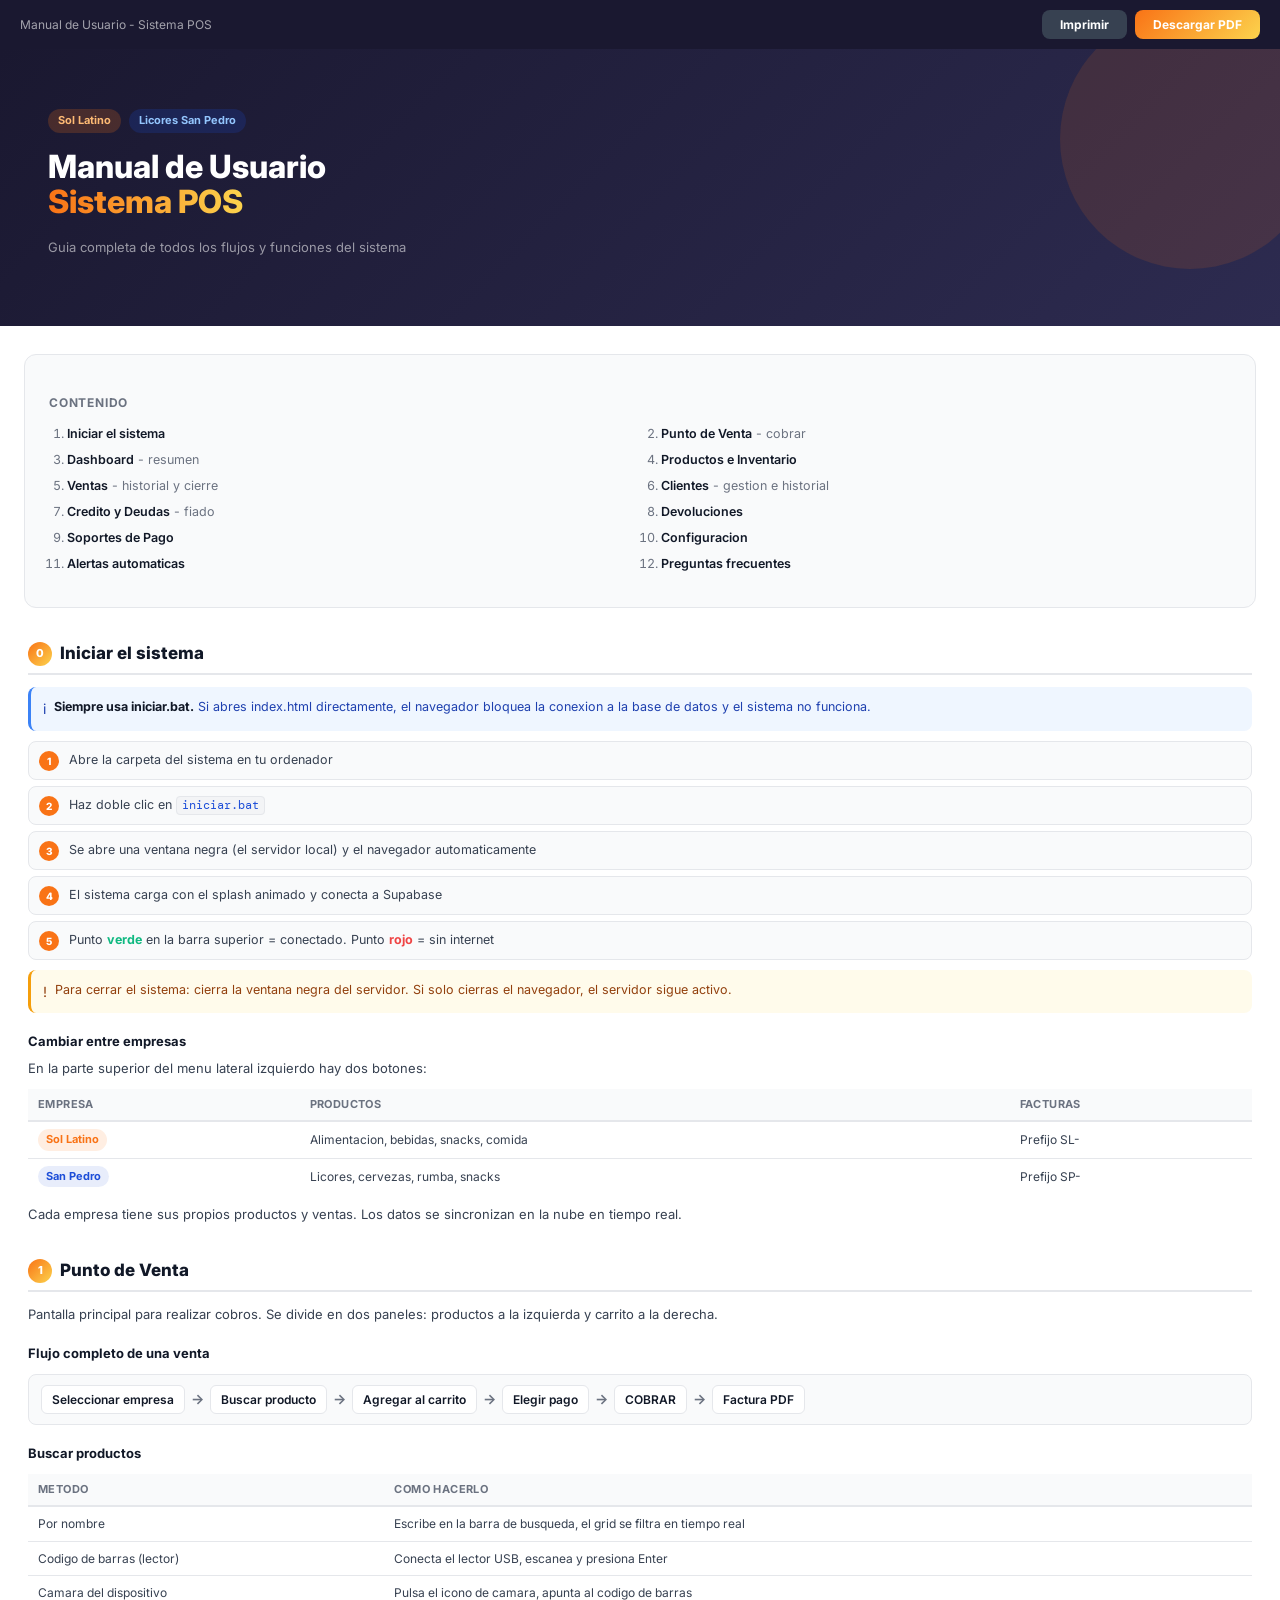
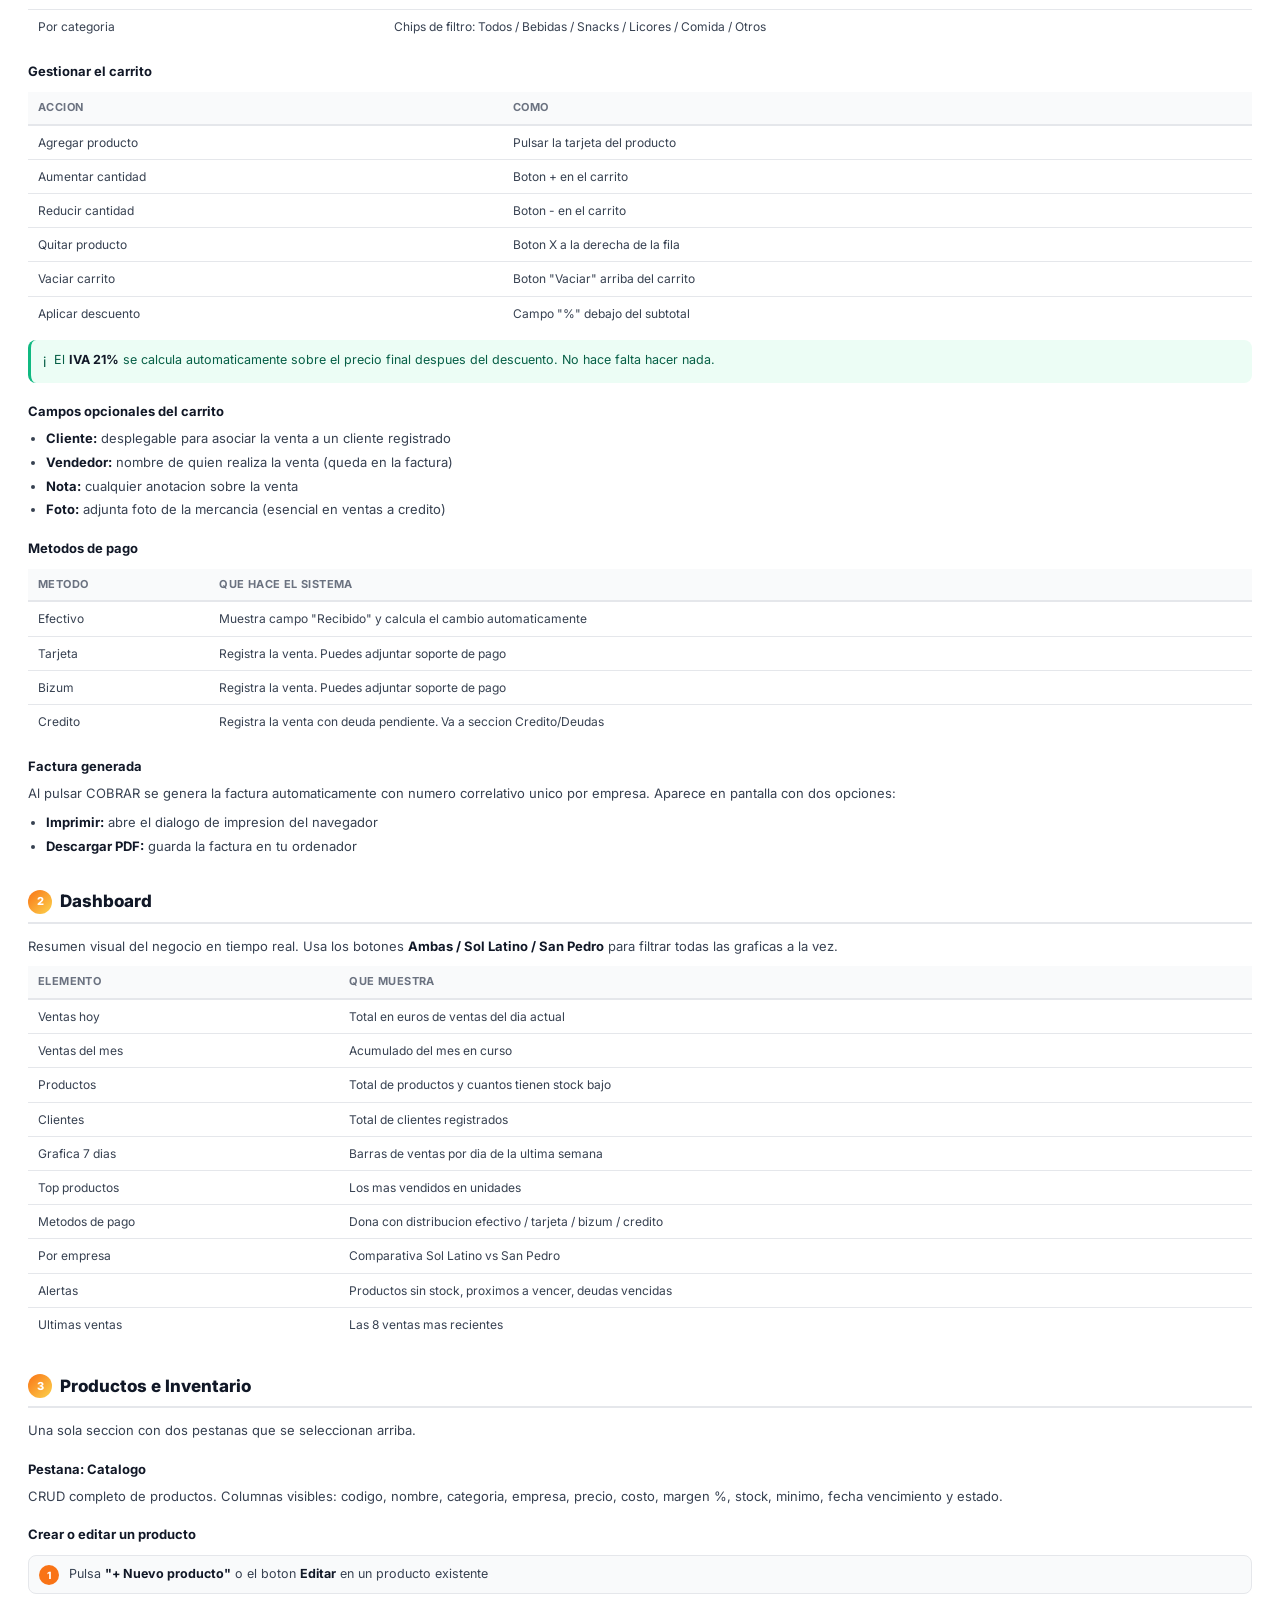
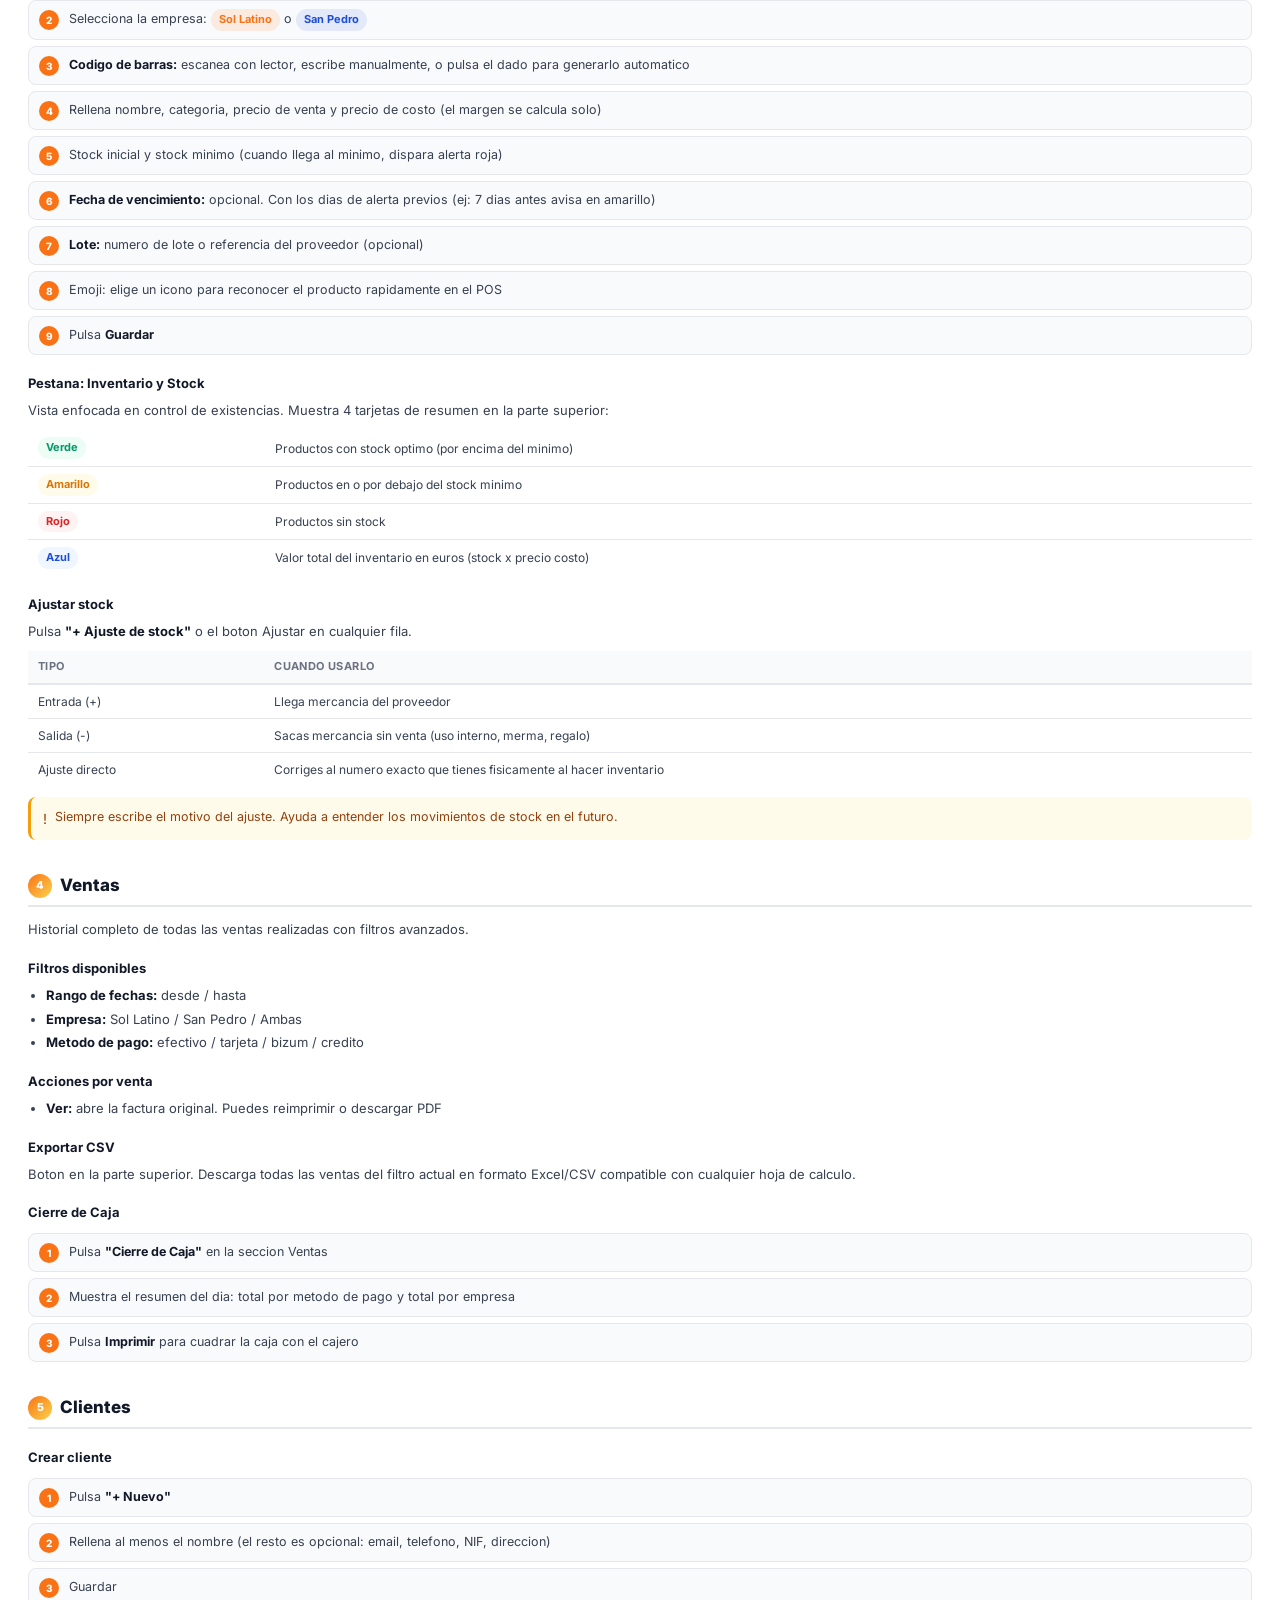
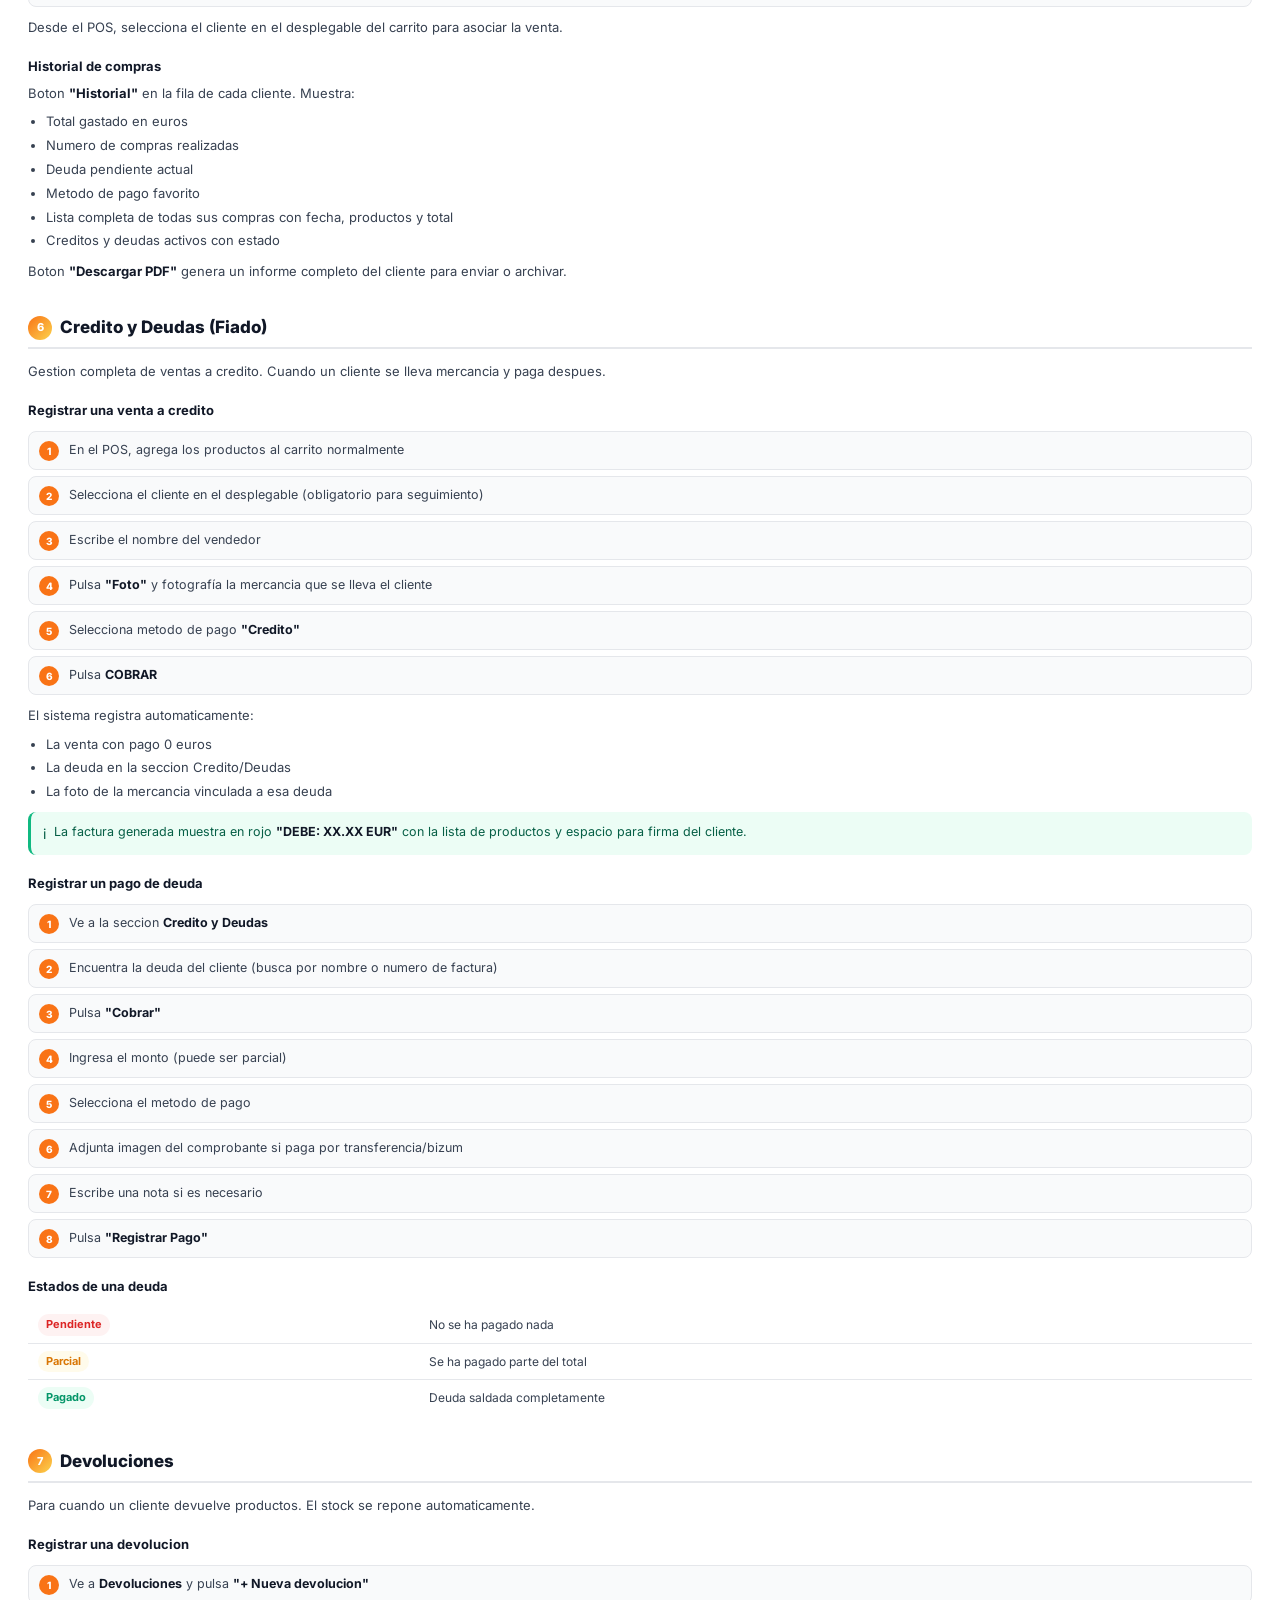
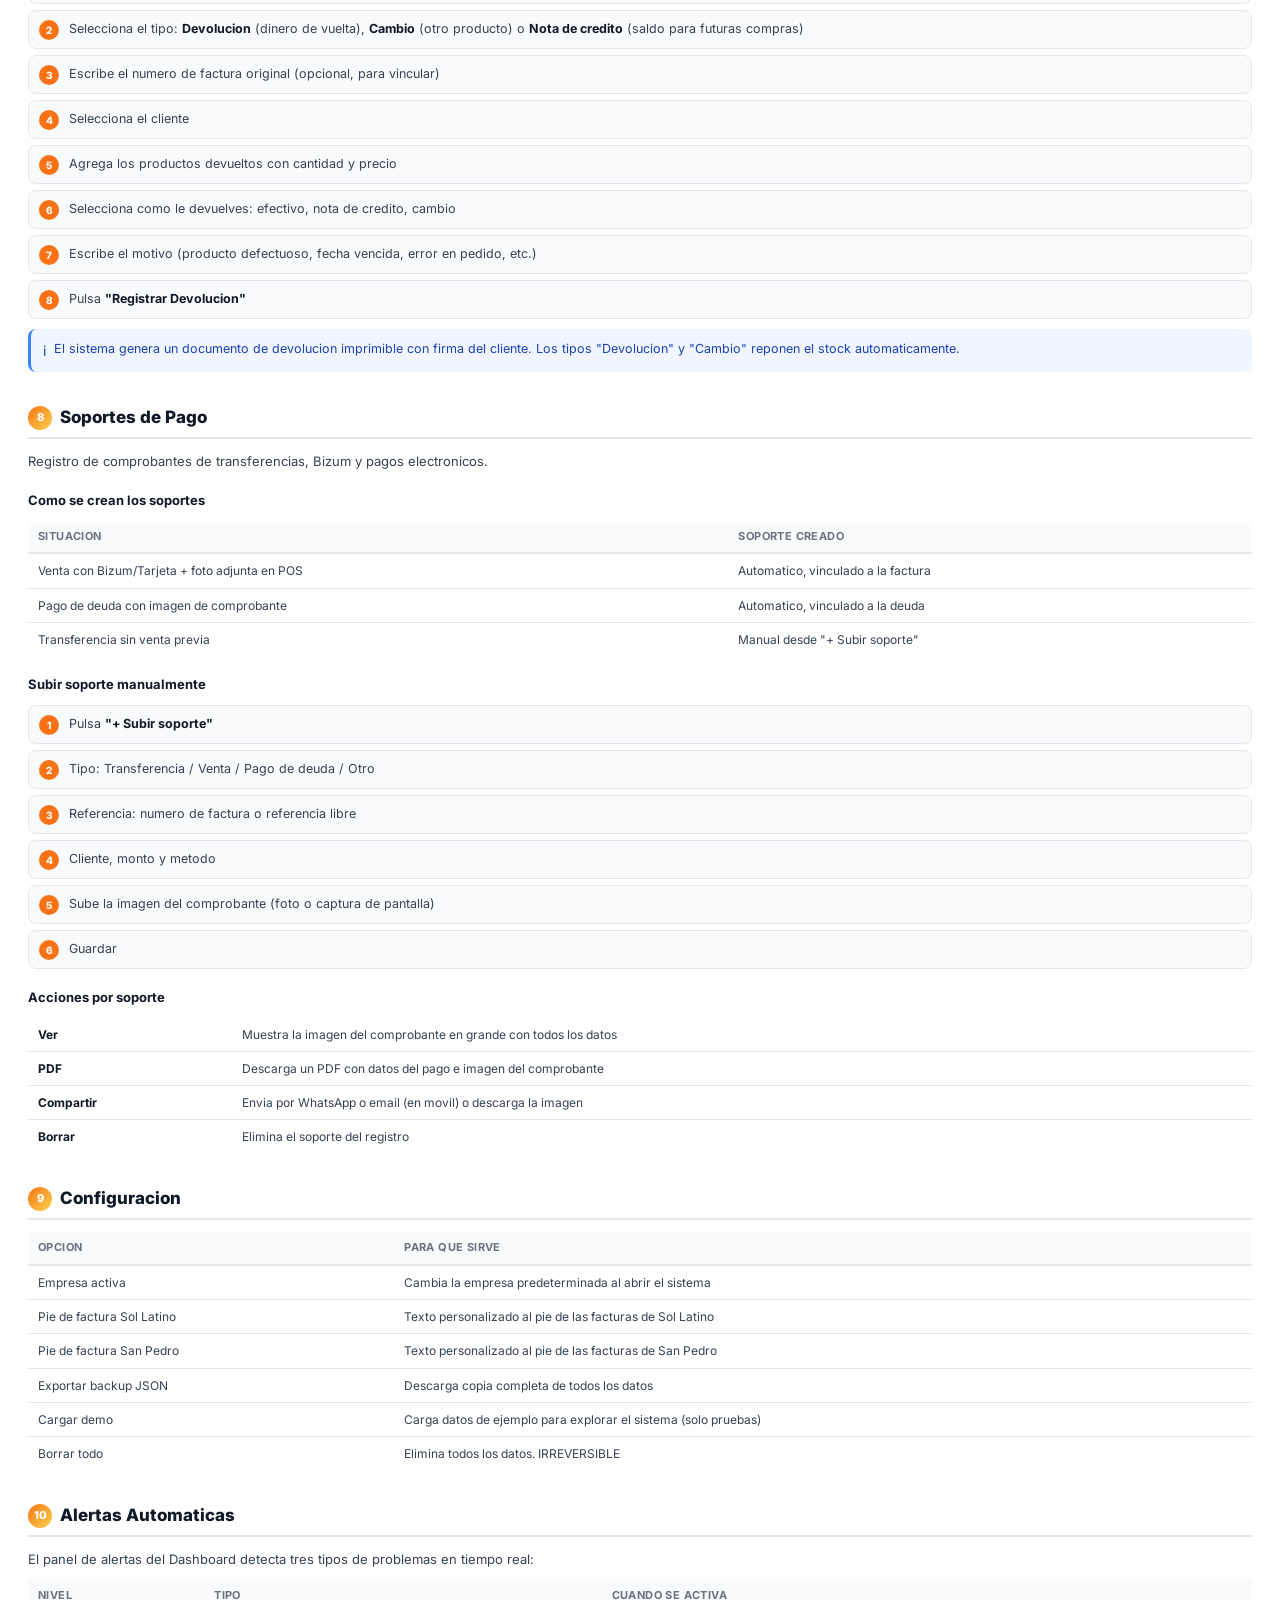
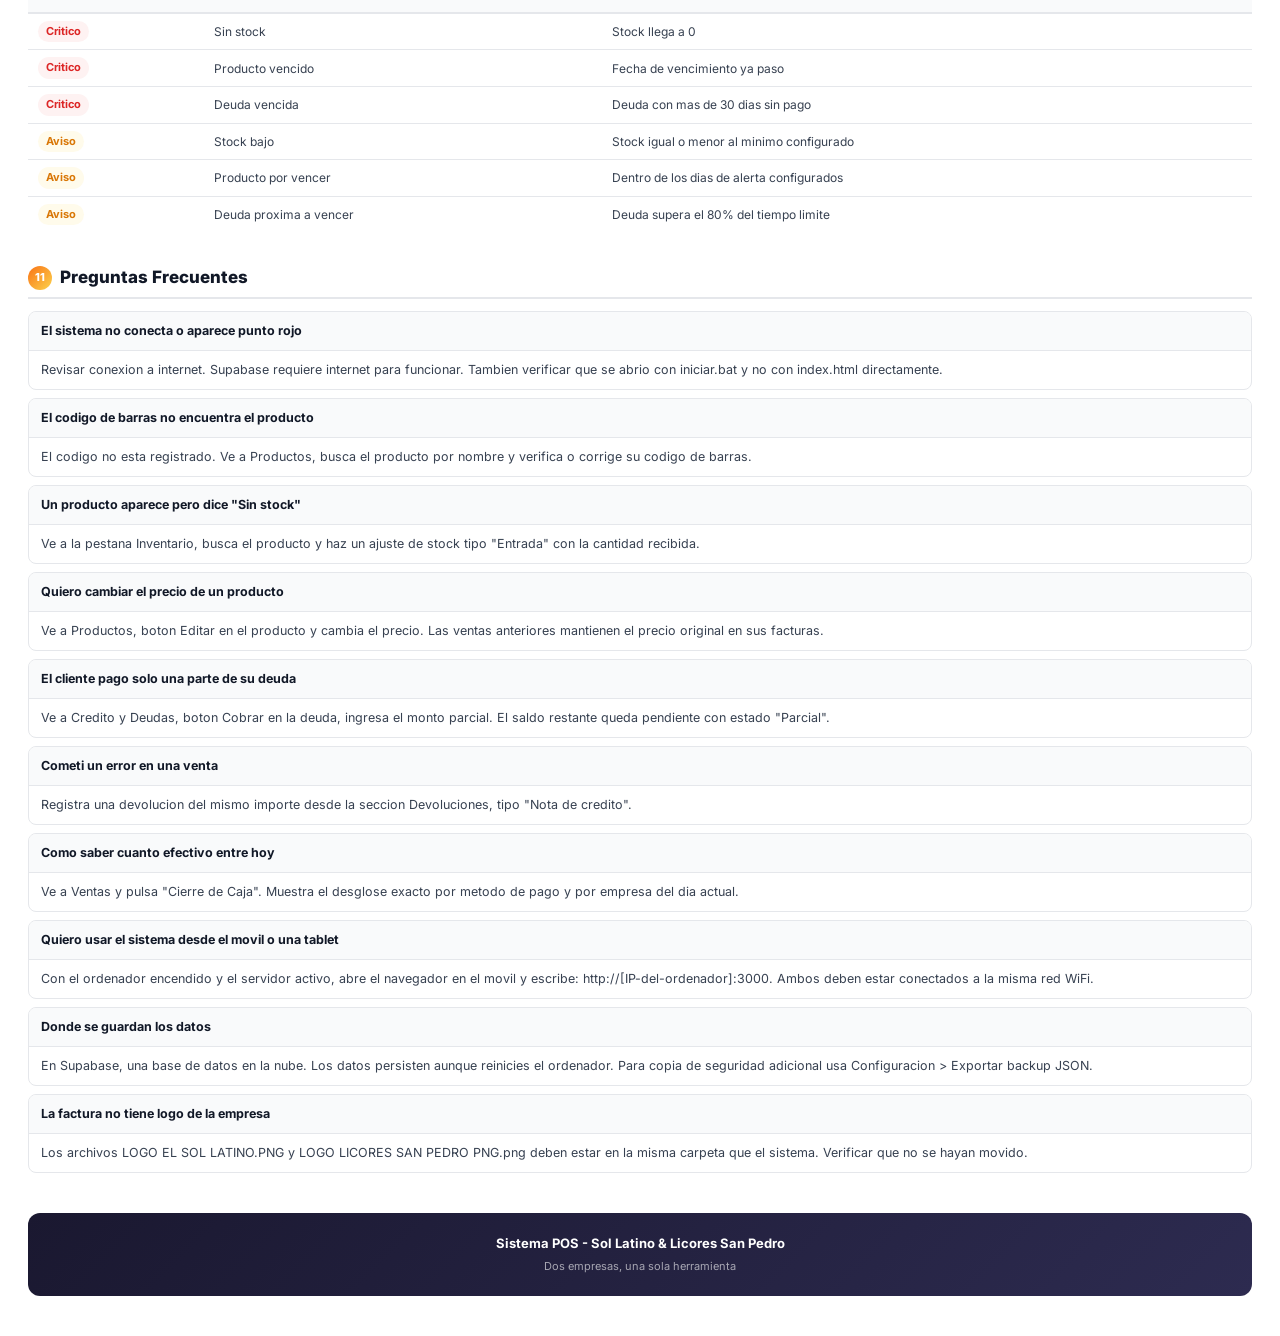
==== manual.html @ dcf7f45e "Sistema POS completo - Sol Latino y Licores San Pedro - Punto de venta con escaner de codigo de barr" ====
<!DOCTYPE html>
<html lang="es">
<head>
<meta charset="UTF-8"/>
<meta name="viewport" content="width=device-width,initial-scale=1"/>
<title>Manual de Usuario - Sistema POS</title>
<style>
  @import url('https://fonts.googleapis.com/css2?family=Inter:wght@400;500;600;700;800&family=DM+Mono&display=swap');
  :root{--sol:#F97316;--lic:#1D4ED8;--text:#111827;--text2:#6B7280;--bg:#F9FAFB;--white:#fff;--border:#E5E7EB;}
  *{box-sizing:border-box;margin:0;padding:0;}
  body{font-family:'Inter',sans-serif;color:var(--text);background:var(--white);font-size:13px;line-height:1.6;}

  /* COVER */
  .cover{background:linear-gradient(135deg,#1A1830 0%,#2D2B50 100%);color:#fff;padding:60px 48px;min-height:220px;display:flex;flex-direction:column;justify-content:center;position:relative;overflow:hidden;}
  .cover::after{content:'';position:absolute;right:-40px;top:-40px;width:260px;height:260px;border-radius:50%;background:rgba(249,115,22,.12);}
  .cover-badge{display:inline-flex;gap:8px;margin-bottom:16px;}
  .cover-badge span{padding:3px 10px;border-radius:100px;font-size:11px;font-weight:700;}
  .cover-badge .s1{background:rgba(249,115,22,.2);color:#FDBA74;}
  .cover-badge .s2{background:rgba(29,78,216,.2);color:#93C5FD;}
  .cover h1{font-size:32px;font-weight:800;line-height:1.1;margin-bottom:8px;}
  .cover h1 span{background:linear-gradient(90deg,#F97316,#FCD34D);-webkit-background-clip:text;-webkit-text-fill-color:transparent;background-clip:text;}
  .cover p{color:rgba(255,255,255,.55);font-size:13px;}

  /* TOC */
  .toc{background:var(--bg);border:1px solid var(--border);border-radius:12px;padding:20px 24px;margin:28px 0;page-break-inside:avoid;}
  .toc h3{font-size:12px;text-transform:uppercase;letter-spacing:.8px;color:var(--text2);font-weight:700;margin-bottom:12px;}
  .toc ol{padding-left:18px;display:grid;grid-template-columns:1fr 1fr;gap:3px 24px;}
  .toc li{font-size:12.5px;color:var(--text2);}
  .toc li strong{color:var(--text);font-weight:600;}

  /* CONTENT */
  .content{padding:0 4px;}
  h2{font-size:17px;font-weight:800;color:var(--text);margin:32px 0 12px;padding-bottom:6px;border-bottom:2px solid var(--border);display:flex;align-items:center;gap:8px;}
  h2 .num{background:linear-gradient(135deg,var(--sol),#FCD34D);color:#fff;width:24px;height:24px;border-radius:50%;display:inline-flex;align-items:center;justify-content:center;font-size:11px;font-weight:800;flex-shrink:0;}
  h3{font-size:13px;font-weight:700;color:var(--text);margin:18px 0 6px;}
  p{margin-bottom:8px;color:#374151;}
  ul,ol{padding-left:18px;margin-bottom:10px;}
  li{margin-bottom:3px;color:#374151;}
  strong{font-weight:700;color:var(--text);}
  code{font-family:'DM Mono',monospace;background:#F3F4F6;border:1px solid var(--border);border-radius:4px;padding:1px 5px;font-size:11.5px;color:#1D4ED8;}

  /* STEPS */
  .steps{counter-reset:step;display:flex;flex-direction:column;gap:6px;margin:10px 0;}
  .step{display:flex;gap:10px;align-items:flex-start;padding:8px 10px;background:var(--bg);border-radius:8px;border:1px solid var(--border);}
  .step::before{counter-increment:step;content:counter(step);background:var(--sol);color:#fff;width:20px;height:20px;border-radius:50%;display:flex;align-items:center;justify-content:center;font-size:10px;font-weight:800;flex-shrink:0;margin-top:1px;}
  .step p{margin:0;font-size:12.5px;}

  /* TIPS */
  .tip{display:flex;gap:8px;padding:10px 12px;border-radius:8px;margin:10px 0;font-size:12.5px;}
  .tip.info{background:#EFF6FF;border-left:3px solid #3B82F6;color:#1E40AF;}
  .tip.warn{background:#FFFBEB;border-left:3px solid #F59E0B;color:#92400E;}
  .tip.ok{background:#ECFDF5;border-left:3px solid #10B981;color:#065F46;}
  .tip.red{background:#FEF2F2;border-left:3px solid #EF4444;color:#991B1B;}
  .tip-icon{font-size:14px;flex-shrink:0;margin-top:1px;}

  /* TABLE */
  table{width:100%;border-collapse:collapse;margin:10px 0;font-size:12px;}
  th{background:var(--bg);padding:7px 10px;text-align:left;font-size:11px;font-weight:700;color:var(--text2);text-transform:uppercase;letter-spacing:.4px;border-bottom:2px solid var(--border);}
  td{padding:7px 10px;border-bottom:1px solid var(--border);color:#374151;}
  tr:last-child td{border-bottom:none;}
  tr:hover td{background:var(--bg);}

  /* BADGE */
  .badge{display:inline-flex;padding:2px 8px;border-radius:100px;font-size:11px;font-weight:700;}
  .badge-sol{background:rgba(249,115,22,.12);color:var(--sol);}
  .badge-lic{background:rgba(29,78,216,.1);color:var(--lic);}
  .badge-ok{background:#ECFDF5;color:#059669;}
  .badge-warn{background:#FFFBEB;color:#D97706;}
  .badge-red{background:#FEF2F2;color:#DC2626;}

  /* FLOW BOX */
  .flow{display:flex;align-items:center;gap:6px;flex-wrap:wrap;margin:10px 0;padding:10px 12px;background:var(--bg);border-radius:8px;border:1px solid var(--border);}
  .flow-item{padding:4px 10px;background:#fff;border:1px solid var(--border);border-radius:6px;font-size:12px;font-weight:600;color:var(--text);}
  .flow-arrow{color:var(--text2);font-size:14px;font-weight:700;}

  /* FAQ */
  .faq{display:flex;flex-direction:column;gap:8px;margin:10px 0;}
  .faq-item{border:1px solid var(--border);border-radius:8px;overflow:hidden;}
  .faq-q{background:var(--bg);padding:9px 12px;font-weight:700;font-size:12.5px;color:var(--text);}
  .faq-a{padding:9px 12px;font-size:12.5px;color:#374151;border-top:1px solid var(--border);}

  /* PAGE BREAK */
  .pb{page-break-before:always;}

  /* PRINT */
  @media print{
    body{font-size:11px;}
    .cover{padding:40px 36px;}
    h2{font-size:15px;}
    .no-print{display:none;}
  }
  @page{margin:1.2cm 1.4cm;size:A4;}

  /* HEADER repeat on print */
  .page-header{display:none;}
  @media print{
    .page-header{display:block;font-size:9px;color:var(--text2);border-bottom:1px solid var(--border);padding-bottom:4px;margin-bottom:12px;}
  }

  /* ACTIONS BAR */
  .actions{position:sticky;top:0;z-index:100;background:#1A1830;padding:10px 20px;display:flex;gap:10px;align-items:center;justify-content:space-between;}
  .actions span{color:rgba(255,255,255,.6);font-size:12px;}
  .btn-print,.btn-dl{padding:7px 18px;border-radius:8px;font-size:12px;font-weight:700;cursor:pointer;border:none;font-family:inherit;transition:opacity .15s;}
  .btn-print{background:#374151;color:#fff;}
  .btn-dl{background:linear-gradient(135deg,#F97316,#FCD34D);color:#fff;}
  .btn-print:hover,.btn-dl:hover{opacity:.88;}
</style>
</head>
<body>

<div class="actions no-print">
  <span>Manual de Usuario - Sistema POS</span>
  <div style="display:flex;gap:8px;">
    <button class="btn-print" onclick="window.print()">Imprimir</button>
    <button class="btn-dl" onclick="window.print()">Descargar PDF</button>
  </div>
</div>

<!-- COVER -->
<div class="cover">
  <div class="cover-badge">
    <span class="s1">Sol Latino</span>
    <span class="s2">Licores San Pedro</span>
  </div>
  <h1>Manual de Usuario<br><span>Sistema POS</span></h1>
  <p style="margin-top:10px;">Guia completa de todos los flujos y funciones del sistema</p>
</div>

<div style="padding:0 24px 40px;">

<!-- TOC -->
<div class="toc">
  <h3>Contenido</h3>
  <ol>
    <li><strong>Iniciar el sistema</strong></li>
    <li><strong>Punto de Venta</strong> - cobrar</li>
    <li><strong>Dashboard</strong> - resumen</li>
    <li><strong>Productos e Inventario</strong></li>
    <li><strong>Ventas</strong> - historial y cierre</li>
    <li><strong>Clientes</strong> - gestion e historial</li>
    <li><strong>Credito y Deudas</strong> - fiado</li>
    <li><strong>Devoluciones</strong></li>
    <li><strong>Soportes de Pago</strong></li>
    <li><strong>Configuracion</strong></li>
    <li><strong>Alertas automaticas</strong></li>
    <li><strong>Preguntas frecuentes</strong></li>
  </ol>
</div>

<div class="content">

<!-- INICIAR -->
<h2><span class="num">0</span>Iniciar el sistema</h2>

<div class="tip info"><span class="tip-icon">i</span><div><strong>Siempre usa iniciar.bat.</strong> Si abres index.html directamente, el navegador bloquea la conexion a la base de datos y el sistema no funciona.</div></div>

<div class="steps">
  <div class="step"><p>Abre la carpeta del sistema en tu ordenador</p></div>
  <div class="step"><p>Haz doble clic en <code>iniciar.bat</code></p></div>
  <div class="step"><p>Se abre una ventana negra (el servidor local) y el navegador automaticamente</p></div>
  <div class="step"><p>El sistema carga con el splash animado y conecta a Supabase</p></div>
  <div class="step"><p>Punto <strong style="color:#10B981;">verde</strong> en la barra superior = conectado. Punto <strong style="color:#EF4444;">rojo</strong> = sin internet</p></div>
</div>

<div class="tip warn"><span class="tip-icon">!</span><div>Para cerrar el sistema: cierra la ventana negra del servidor. Si solo cierras el navegador, el servidor sigue activo.</div></div>

<h3>Cambiar entre empresas</h3>
<p>En la parte superior del menu lateral izquierdo hay dos botones:</p>
<table>
  <tr><th>Empresa</th><th>Productos</th><th>Facturas</th></tr>
  <tr><td><span class="badge badge-sol">Sol Latino</span></td><td>Alimentacion, bebidas, snacks, comida</td><td>Prefijo SL-</td></tr>
  <tr><td><span class="badge badge-lic">San Pedro</span></td><td>Licores, cervezas, rumba, snacks</td><td>Prefijo SP-</td></tr>
</table>
<p>Cada empresa tiene sus propios productos y ventas. Los datos se sincronizan en la nube en tiempo real.</p>

<!-- POS -->
<h2 class="pb"><span class="num">1</span>Punto de Venta</h2>
<p>Pantalla principal para realizar cobros. Se divide en dos paneles: productos a la izquierda y carrito a la derecha.</p>

<h3>Flujo completo de una venta</h3>
<div class="flow">
  <span class="flow-item">Seleccionar empresa</span><span class="flow-arrow">→</span>
  <span class="flow-item">Buscar producto</span><span class="flow-arrow">→</span>
  <span class="flow-item">Agregar al carrito</span><span class="flow-arrow">→</span>
  <span class="flow-item">Elegir pago</span><span class="flow-arrow">→</span>
  <span class="flow-item">COBRAR</span><span class="flow-arrow">→</span>
  <span class="flow-item">Factura PDF</span>
</div>

<h3>Buscar productos</h3>
<table>
  <tr><th>Metodo</th><th>Como hacerlo</th></tr>
  <tr><td>Por nombre</td><td>Escribe en la barra de busqueda, el grid se filtra en tiempo real</td></tr>
  <tr><td>Codigo de barras (lector)</td><td>Conecta el lector USB, escanea y presiona Enter</td></tr>
  <tr><td>Camara del dispositivo</td><td>Pulsa el icono de camara, apunta al codigo de barras</td></tr>
  <tr><td>Por categoria</td><td>Chips de filtro: Todos / Bebidas / Snacks / Licores / Comida / Otros</td></tr>
</table>

<h3>Gestionar el carrito</h3>
<table>
  <tr><th>Accion</th><th>Como</th></tr>
  <tr><td>Agregar producto</td><td>Pulsar la tarjeta del producto</td></tr>
  <tr><td>Aumentar cantidad</td><td>Boton + en el carrito</td></tr>
  <tr><td>Reducir cantidad</td><td>Boton - en el carrito</td></tr>
  <tr><td>Quitar producto</td><td>Boton X a la derecha de la fila</td></tr>
  <tr><td>Vaciar carrito</td><td>Boton "Vaciar" arriba del carrito</td></tr>
  <tr><td>Aplicar descuento</td><td>Campo "%" debajo del subtotal</td></tr>
</table>

<div class="tip ok"><span class="tip-icon">i</span><div>El <strong>IVA 21%</strong> se calcula automaticamente sobre el precio final despues del descuento. No hace falta hacer nada.</div></div>

<h3>Campos opcionales del carrito</h3>
<ul>
  <li><strong>Cliente:</strong> desplegable para asociar la venta a un cliente registrado</li>
  <li><strong>Vendedor:</strong> nombre de quien realiza la venta (queda en la factura)</li>
  <li><strong>Nota:</strong> cualquier anotacion sobre la venta</li>
  <li><strong>Foto:</strong> adjunta foto de la mercancia (esencial en ventas a credito)</li>
</ul>

<h3>Metodos de pago</h3>
<table>
  <tr><th>Metodo</th><th>Que hace el sistema</th></tr>
  <tr><td>Efectivo</td><td>Muestra campo "Recibido" y calcula el cambio automaticamente</td></tr>
  <tr><td>Tarjeta</td><td>Registra la venta. Puedes adjuntar soporte de pago</td></tr>
  <tr><td>Bizum</td><td>Registra la venta. Puedes adjuntar soporte de pago</td></tr>
  <tr><td>Credito</td><td>Registra la venta con deuda pendiente. Va a seccion Credito/Deudas</td></tr>
</table>

<h3>Factura generada</h3>
<p>Al pulsar COBRAR se genera la factura automaticamente con numero correlativo unico por empresa. Aparece en pantalla con dos opciones:</p>
<ul>
  <li><strong>Imprimir:</strong> abre el dialogo de impresion del navegador</li>
  <li><strong>Descargar PDF:</strong> guarda la factura en tu ordenador</li>
</ul>

<!-- DASHBOARD -->
<h2 class="pb"><span class="num">2</span>Dashboard</h2>
<p>Resumen visual del negocio en tiempo real. Usa los botones <strong>Ambas / Sol Latino / San Pedro</strong> para filtrar todas las graficas a la vez.</p>

<table>
  <tr><th>Elemento</th><th>Que muestra</th></tr>
  <tr><td>Ventas hoy</td><td>Total en euros de ventas del dia actual</td></tr>
  <tr><td>Ventas del mes</td><td>Acumulado del mes en curso</td></tr>
  <tr><td>Productos</td><td>Total de productos y cuantos tienen stock bajo</td></tr>
  <tr><td>Clientes</td><td>Total de clientes registrados</td></tr>
  <tr><td>Grafica 7 dias</td><td>Barras de ventas por dia de la ultima semana</td></tr>
  <tr><td>Top productos</td><td>Los mas vendidos en unidades</td></tr>
  <tr><td>Metodos de pago</td><td>Dona con distribucion efectivo / tarjeta / bizum / credito</td></tr>
  <tr><td>Por empresa</td><td>Comparativa Sol Latino vs San Pedro</td></tr>
  <tr><td>Alertas</td><td>Productos sin stock, proximos a vencer, deudas vencidas</td></tr>
  <tr><td>Ultimas ventas</td><td>Las 8 ventas mas recientes</td></tr>
</table>

<!-- PRODUCTOS -->
<h2><span class="num">3</span>Productos e Inventario</h2>
<p>Una sola seccion con dos pestanas que se seleccionan arriba.</p>

<h3>Pestana: Catalogo</h3>
<p>CRUD completo de productos. Columnas visibles: codigo, nombre, categoria, empresa, precio, costo, margen %, stock, minimo, fecha vencimiento y estado.</p>

<h3>Crear o editar un producto</h3>
<div class="steps">
  <div class="step"><p>Pulsa <strong>"+ Nuevo producto"</strong> o el boton <strong>Editar</strong> en un producto existente</p></div>
  <div class="step"><p>Selecciona la empresa: <span class="badge badge-sol">Sol Latino</span> o <span class="badge badge-lic">San Pedro</span></p></div>
  <div class="step"><p><strong>Codigo de barras:</strong> escanea con lector, escribe manualmente, o pulsa el dado para generarlo automatico</p></div>
  <div class="step"><p>Rellena nombre, categoria, precio de venta y precio de costo (el margen se calcula solo)</p></div>
  <div class="step"><p>Stock inicial y stock minimo (cuando llega al minimo, dispara alerta roja)</p></div>
  <div class="step"><p><strong>Fecha de vencimiento:</strong> opcional. Con los dias de alerta previos (ej: 7 dias antes avisa en amarillo)</p></div>
  <div class="step"><p><strong>Lote:</strong> numero de lote o referencia del proveedor (opcional)</p></div>
  <div class="step"><p>Emoji: elige un icono para reconocer el producto rapidamente en el POS</p></div>
  <div class="step"><p>Pulsa <strong>Guardar</strong></p></div>
</div>

<h3>Pestana: Inventario y Stock</h3>
<p>Vista enfocada en control de existencias. Muestra 4 tarjetas de resumen en la parte superior:</p>
<table>
  <tr><td><span class="badge badge-ok">Verde</span></td><td>Productos con stock optimo (por encima del minimo)</td></tr>
  <tr><td><span class="badge badge-warn">Amarillo</span></td><td>Productos en o por debajo del stock minimo</td></tr>
  <tr><td><span class="badge badge-red">Rojo</span></td><td>Productos sin stock</td></tr>
  <tr><td><span class="badge" style="background:#EFF6FF;color:#1D4ED8;">Azul</span></td><td>Valor total del inventario en euros (stock x precio costo)</td></tr>
</table>

<h3>Ajustar stock</h3>
<p>Pulsa <strong>"+ Ajuste de stock"</strong> o el boton Ajustar en cualquier fila.</p>
<table>
  <tr><th>Tipo</th><th>Cuando usarlo</th></tr>
  <tr><td>Entrada (+)</td><td>Llega mercancia del proveedor</td></tr>
  <tr><td>Salida (-)</td><td>Sacas mercancia sin venta (uso interno, merma, regalo)</td></tr>
  <tr><td>Ajuste directo</td><td>Corriges al numero exacto que tienes fisicamente al hacer inventario</td></tr>
</table>
<div class="tip warn"><span class="tip-icon">!</span><div>Siempre escribe el motivo del ajuste. Ayuda a entender los movimientos de stock en el futuro.</div></div>

<!-- VENTAS -->
<h2 class="pb"><span class="num">4</span>Ventas</h2>
<p>Historial completo de todas las ventas realizadas con filtros avanzados.</p>

<h3>Filtros disponibles</h3>
<ul>
  <li><strong>Rango de fechas:</strong> desde / hasta</li>
  <li><strong>Empresa:</strong> Sol Latino / San Pedro / Ambas</li>
  <li><strong>Metodo de pago:</strong> efectivo / tarjeta / bizum / credito</li>
</ul>

<h3>Acciones por venta</h3>
<ul>
  <li><strong>Ver:</strong> abre la factura original. Puedes reimprimir o descargar PDF</li>
</ul>

<h3>Exportar CSV</h3>
<p>Boton en la parte superior. Descarga todas las ventas del filtro actual en formato Excel/CSV compatible con cualquier hoja de calculo.</p>

<h3>Cierre de Caja</h3>
<div class="steps">
  <div class="step"><p>Pulsa <strong>"Cierre de Caja"</strong> en la seccion Ventas</p></div>
  <div class="step"><p>Muestra el resumen del dia: total por metodo de pago y total por empresa</p></div>
  <div class="step"><p>Pulsa <strong>Imprimir</strong> para cuadrar la caja con el cajero</p></div>
</div>

<!-- CLIENTES -->
<h2><span class="num">5</span>Clientes</h2>

<h3>Crear cliente</h3>
<div class="steps">
  <div class="step"><p>Pulsa <strong>"+ Nuevo"</strong></p></div>
  <div class="step"><p>Rellena al menos el nombre (el resto es opcional: email, telefono, NIF, direccion)</p></div>
  <div class="step"><p>Guardar</p></div>
</div>
<p>Desde el POS, selecciona el cliente en el desplegable del carrito para asociar la venta.</p>

<h3>Historial de compras</h3>
<p>Boton <strong>"Historial"</strong> en la fila de cada cliente. Muestra:</p>
<ul>
  <li>Total gastado en euros</li>
  <li>Numero de compras realizadas</li>
  <li>Deuda pendiente actual</li>
  <li>Metodo de pago favorito</li>
  <li>Lista completa de todas sus compras con fecha, productos y total</li>
  <li>Creditos y deudas activos con estado</li>
</ul>
<p>Boton <strong>"Descargar PDF"</strong> genera un informe completo del cliente para enviar o archivar.</p>

<!-- CREDITO -->
<h2 class="pb"><span class="num">6</span>Credito y Deudas (Fiado)</h2>
<p>Gestion completa de ventas a credito. Cuando un cliente se lleva mercancia y paga despues.</p>

<h3>Registrar una venta a credito</h3>
<div class="steps">
  <div class="step"><p>En el POS, agrega los productos al carrito normalmente</p></div>
  <div class="step"><p>Selecciona el cliente en el desplegable (obligatorio para seguimiento)</p></div>
  <div class="step"><p>Escribe el nombre del vendedor</p></div>
  <div class="step"><p>Pulsa <strong>"Foto"</strong> y fotografía la mercancia que se lleva el cliente</p></div>
  <div class="step"><p>Selecciona metodo de pago <strong>"Credito"</strong></p></div>
  <div class="step"><p>Pulsa <strong>COBRAR</strong></p></div>
</div>

<p>El sistema registra automaticamente:</p>
<ul>
  <li>La venta con pago 0 euros</li>
  <li>La deuda en la seccion Credito/Deudas</li>
  <li>La foto de la mercancia vinculada a esa deuda</li>
</ul>

<div class="tip ok"><span class="tip-icon">i</span><div>La factura generada muestra en rojo <strong>"DEBE: XX.XX EUR"</strong> con la lista de productos y espacio para firma del cliente.</div></div>

<h3>Registrar un pago de deuda</h3>
<div class="steps">
  <div class="step"><p>Ve a la seccion <strong>Credito y Deudas</strong></p></div>
  <div class="step"><p>Encuentra la deuda del cliente (busca por nombre o numero de factura)</p></div>
  <div class="step"><p>Pulsa <strong>"Cobrar"</strong></p></div>
  <div class="step"><p>Ingresa el monto (puede ser parcial)</p></div>
  <div class="step"><p>Selecciona el metodo de pago</p></div>
  <div class="step"><p>Adjunta imagen del comprobante si paga por transferencia/bizum</p></div>
  <div class="step"><p>Escribe una nota si es necesario</p></div>
  <div class="step"><p>Pulsa <strong>"Registrar Pago"</strong></p></div>
</div>

<h3>Estados de una deuda</h3>
<table>
  <tr><td><span class="badge badge-red">Pendiente</span></td><td>No se ha pagado nada</td></tr>
  <tr><td><span class="badge badge-warn">Parcial</span></td><td>Se ha pagado parte del total</td></tr>
  <tr><td><span class="badge badge-ok">Pagado</span></td><td>Deuda saldada completamente</td></tr>
</table>

<!-- DEVOLUCIONES -->
<h2><span class="num">7</span>Devoluciones</h2>
<p>Para cuando un cliente devuelve productos. El stock se repone automaticamente.</p>

<h3>Registrar una devolucion</h3>
<div class="steps">
  <div class="step"><p>Ve a <strong>Devoluciones</strong> y pulsa <strong>"+ Nueva devolucion"</strong></p></div>
  <div class="step"><p>Selecciona el tipo: <strong>Devolucion</strong> (dinero de vuelta), <strong>Cambio</strong> (otro producto) o <strong>Nota de credito</strong> (saldo para futuras compras)</p></div>
  <div class="step"><p>Escribe el numero de factura original (opcional, para vincular)</p></div>
  <div class="step"><p>Selecciona el cliente</p></div>
  <div class="step"><p>Agrega los productos devueltos con cantidad y precio</p></div>
  <div class="step"><p>Selecciona como le devuelves: efectivo, nota de credito, cambio</p></div>
  <div class="step"><p>Escribe el motivo (producto defectuoso, fecha vencida, error en pedido, etc.)</p></div>
  <div class="step"><p>Pulsa <strong>"Registrar Devolucion"</strong></p></div>
</div>

<div class="tip info"><span class="tip-icon">i</span><div>El sistema genera un documento de devolucion imprimible con firma del cliente. Los tipos "Devolucion" y "Cambio" reponen el stock automaticamente.</div></div>

<!-- SOPORTES -->
<h2 class="pb"><span class="num">8</span>Soportes de Pago</h2>
<p>Registro de comprobantes de transferencias, Bizum y pagos electronicos.</p>

<h3>Como se crean los soportes</h3>
<table>
  <tr><th>Situacion</th><th>Soporte creado</th></tr>
  <tr><td>Venta con Bizum/Tarjeta + foto adjunta en POS</td><td>Automatico, vinculado a la factura</td></tr>
  <tr><td>Pago de deuda con imagen de comprobante</td><td>Automatico, vinculado a la deuda</td></tr>
  <tr><td>Transferencia sin venta previa</td><td>Manual desde "+ Subir soporte"</td></tr>
</table>

<h3>Subir soporte manualmente</h3>
<div class="steps">
  <div class="step"><p>Pulsa <strong>"+ Subir soporte"</strong></p></div>
  <div class="step"><p>Tipo: Transferencia / Venta / Pago de deuda / Otro</p></div>
  <div class="step"><p>Referencia: numero de factura o referencia libre</p></div>
  <div class="step"><p>Cliente, monto y metodo</p></div>
  <div class="step"><p>Sube la imagen del comprobante (foto o captura de pantalla)</p></div>
  <div class="step"><p>Guardar</p></div>
</div>

<h3>Acciones por soporte</h3>
<table>
  <tr><td><strong>Ver</strong></td><td>Muestra la imagen del comprobante en grande con todos los datos</td></tr>
  <tr><td><strong>PDF</strong></td><td>Descarga un PDF con datos del pago e imagen del comprobante</td></tr>
  <tr><td><strong>Compartir</strong></td><td>Envia por WhatsApp o email (en movil) o descarga la imagen</td></tr>
  <tr><td><strong>Borrar</strong></td><td>Elimina el soporte del registro</td></tr>
</table>

<!-- CONFIG -->
<h2><span class="num">9</span>Configuracion</h2>
<table>
  <tr><th>Opcion</th><th>Para que sirve</th></tr>
  <tr><td>Empresa activa</td><td>Cambia la empresa predeterminada al abrir el sistema</td></tr>
  <tr><td>Pie de factura Sol Latino</td><td>Texto personalizado al pie de las facturas de Sol Latino</td></tr>
  <tr><td>Pie de factura San Pedro</td><td>Texto personalizado al pie de las facturas de San Pedro</td></tr>
  <tr><td>Exportar backup JSON</td><td>Descarga copia completa de todos los datos</td></tr>
  <tr><td>Cargar demo</td><td>Carga datos de ejemplo para explorar el sistema (solo pruebas)</td></tr>
  <tr><td>Borrar todo</td><td>Elimina todos los datos. IRREVERSIBLE</td></tr>
</table>

<!-- ALERTAS -->
<h2 class="pb"><span class="num">10</span>Alertas Automaticas</h2>
<p>El panel de alertas del Dashboard detecta tres tipos de problemas en tiempo real:</p>

<table>
  <tr><th>Nivel</th><th>Tipo</th><th>Cuando se activa</th></tr>
  <tr><td><span class="badge badge-red">Critico</span></td><td>Sin stock</td><td>Stock llega a 0</td></tr>
  <tr><td><span class="badge badge-red">Critico</span></td><td>Producto vencido</td><td>Fecha de vencimiento ya paso</td></tr>
  <tr><td><span class="badge badge-red">Critico</span></td><td>Deuda vencida</td><td>Deuda con mas de 30 dias sin pago</td></tr>
  <tr><td><span class="badge badge-warn">Aviso</span></td><td>Stock bajo</td><td>Stock igual o menor al minimo configurado</td></tr>
  <tr><td><span class="badge badge-warn">Aviso</span></td><td>Producto por vencer</td><td>Dentro de los dias de alerta configurados</td></tr>
  <tr><td><span class="badge badge-warn">Aviso</span></td><td>Deuda proxima a vencer</td><td>Deuda supera el 80% del tiempo limite</td></tr>
</table>

<!-- FAQ -->
<h2><span class="num">11</span>Preguntas Frecuentes</h2>

<div class="faq">
  <div class="faq-item">
    <div class="faq-q">El sistema no conecta o aparece punto rojo</div>
    <div class="faq-a">Revisar conexion a internet. Supabase requiere internet para funcionar. Tambien verificar que se abrio con iniciar.bat y no con index.html directamente.</div>
  </div>
  <div class="faq-item">
    <div class="faq-q">El codigo de barras no encuentra el producto</div>
    <div class="faq-a">El codigo no esta registrado. Ve a Productos, busca el producto por nombre y verifica o corrige su codigo de barras.</div>
  </div>
  <div class="faq-item">
    <div class="faq-q">Un producto aparece pero dice "Sin stock"</div>
    <div class="faq-a">Ve a la pestana Inventario, busca el producto y haz un ajuste de stock tipo "Entrada" con la cantidad recibida.</div>
  </div>
  <div class="faq-item">
    <div class="faq-q">Quiero cambiar el precio de un producto</div>
    <div class="faq-a">Ve a Productos, boton Editar en el producto y cambia el precio. Las ventas anteriores mantienen el precio original en sus facturas.</div>
  </div>
  <div class="faq-item">
    <div class="faq-q">El cliente pago solo una parte de su deuda</div>
    <div class="faq-a">Ve a Credito y Deudas, boton Cobrar en la deuda, ingresa el monto parcial. El saldo restante queda pendiente con estado "Parcial".</div>
  </div>
  <div class="faq-item">
    <div class="faq-q">Cometi un error en una venta</div>
    <div class="faq-a">Registra una devolucion del mismo importe desde la seccion Devoluciones, tipo "Nota de credito".</div>
  </div>
  <div class="faq-item">
    <div class="faq-q">Como saber cuanto efectivo entre hoy</div>
    <div class="faq-a">Ve a Ventas y pulsa "Cierre de Caja". Muestra el desglose exacto por metodo de pago y por empresa del dia actual.</div>
  </div>
  <div class="faq-item">
    <div class="faq-q">Quiero usar el sistema desde el movil o una tablet</div>
    <div class="faq-a">Con el ordenador encendido y el servidor activo, abre el navegador en el movil y escribe: http://[IP-del-ordenador]:3000. Ambos deben estar conectados a la misma red WiFi.</div>
  </div>
  <div class="faq-item">
    <div class="faq-q">Donde se guardan los datos</div>
    <div class="faq-a">En Supabase, una base de datos en la nube. Los datos persisten aunque reinicies el ordenador. Para copia de seguridad adicional usa Configuracion > Exportar backup JSON.</div>
  </div>
  <div class="faq-item">
    <div class="faq-q">La factura no tiene logo de la empresa</div>
    <div class="faq-a">Los archivos LOGO EL SOL LATINO.PNG y LOGO LICORES SAN PEDRO PNG.png deben estar en la misma carpeta que el sistema. Verificar que no se hayan movido.</div>
  </div>
</div>

<!-- FOOTER -->
<div style="margin-top:40px;padding:20px 24px;background:linear-gradient(135deg,#1A1830,#2D2B50);border-radius:12px;color:rgba(255,255,255,.6);font-size:11px;text-align:center;">
  <div style="font-weight:700;color:#fff;font-size:13px;margin-bottom:4px;">Sistema POS - Sol Latino & Licores San Pedro</div>
  <div>Dos empresas, una sola herramienta</div>
</div>

</div><!-- /content -->
</div><!-- /padding -->

<script>
// Auto-trigger print for PDF save via browser
// User can also just use Ctrl+P
</script>
</body>
</html>
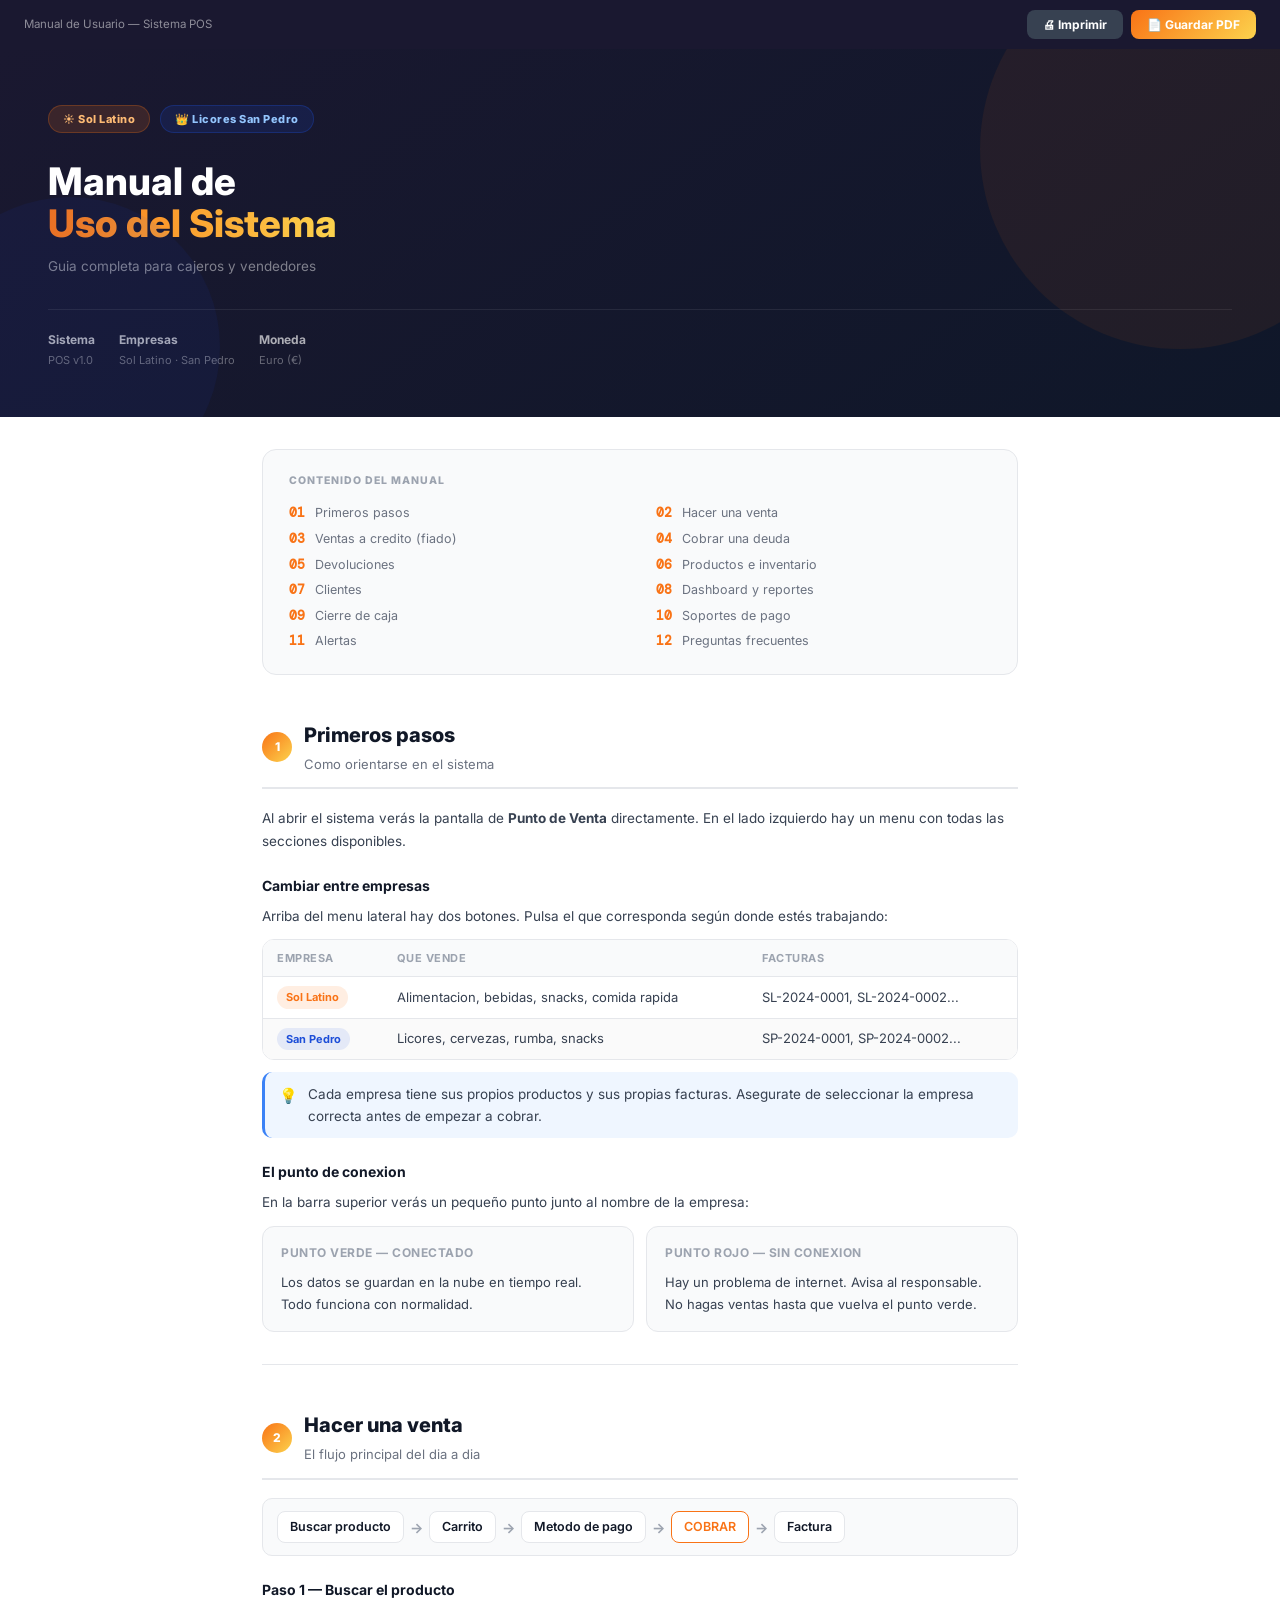
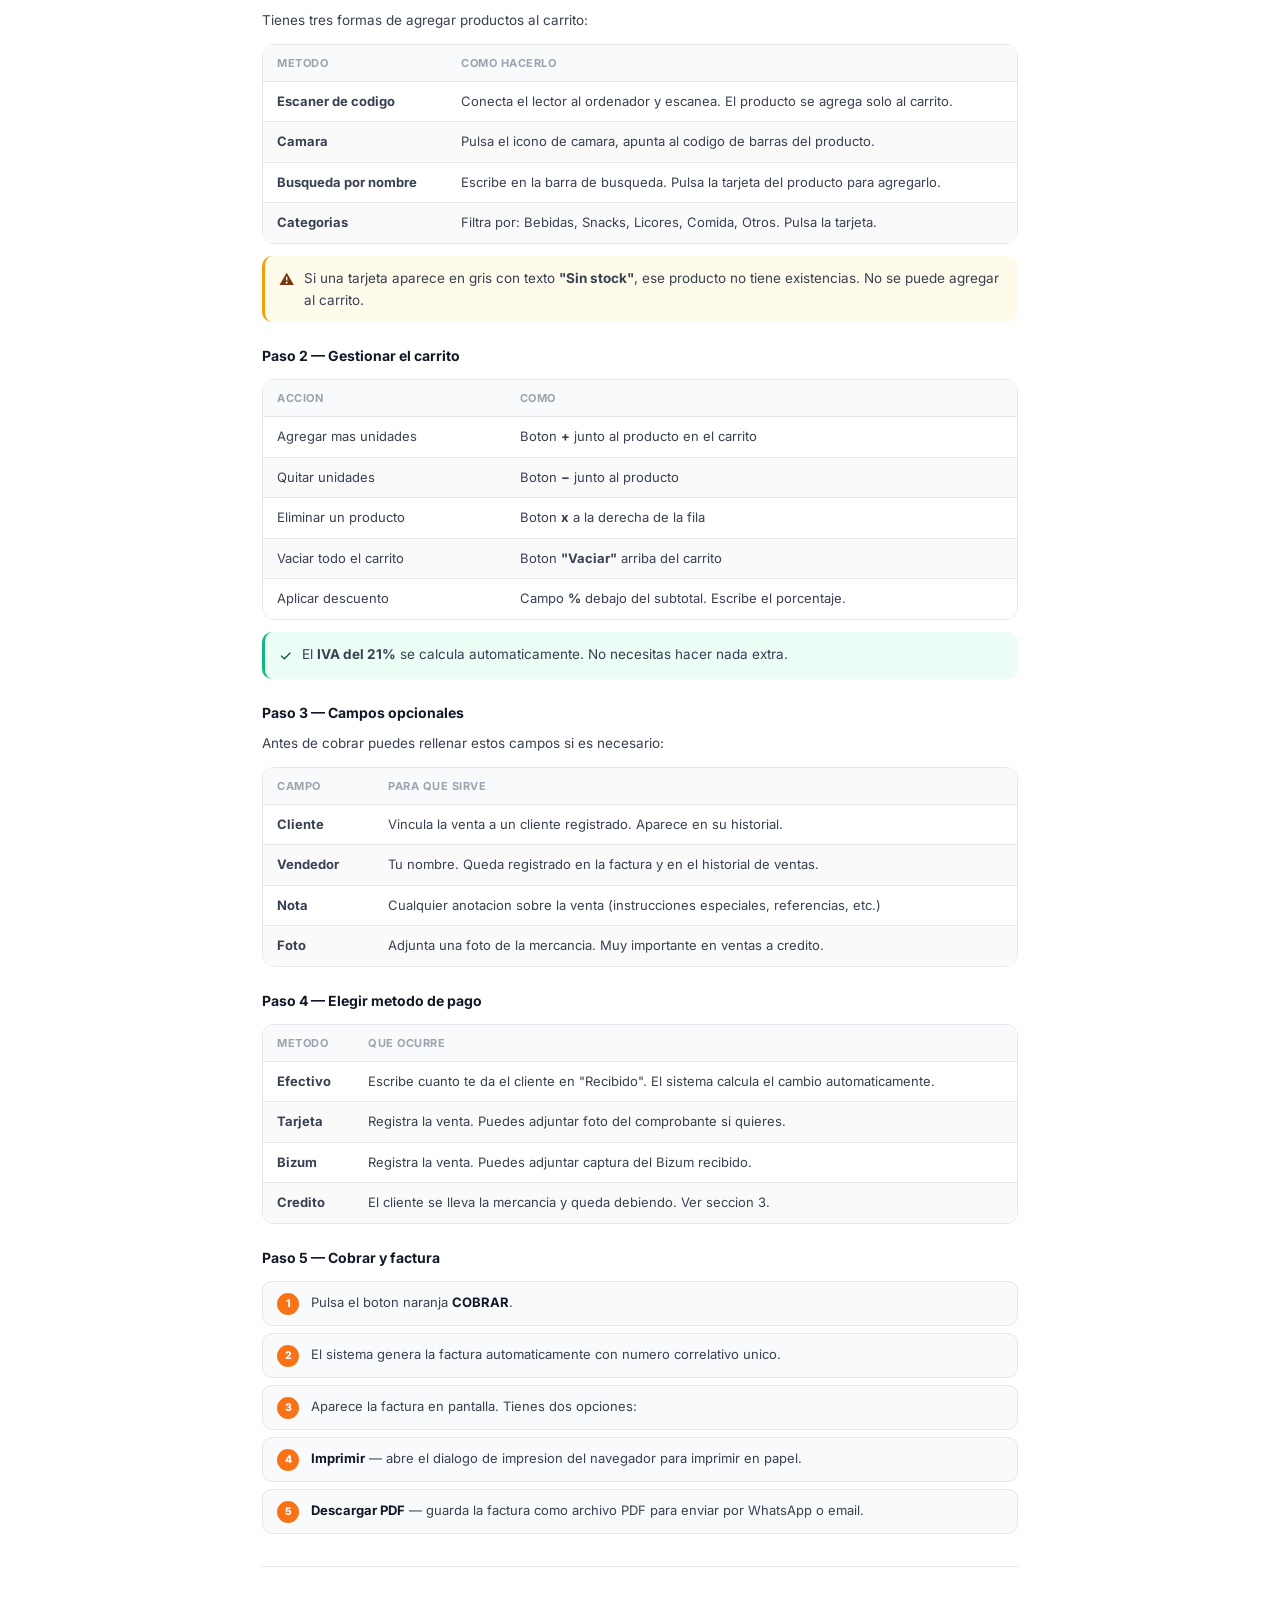
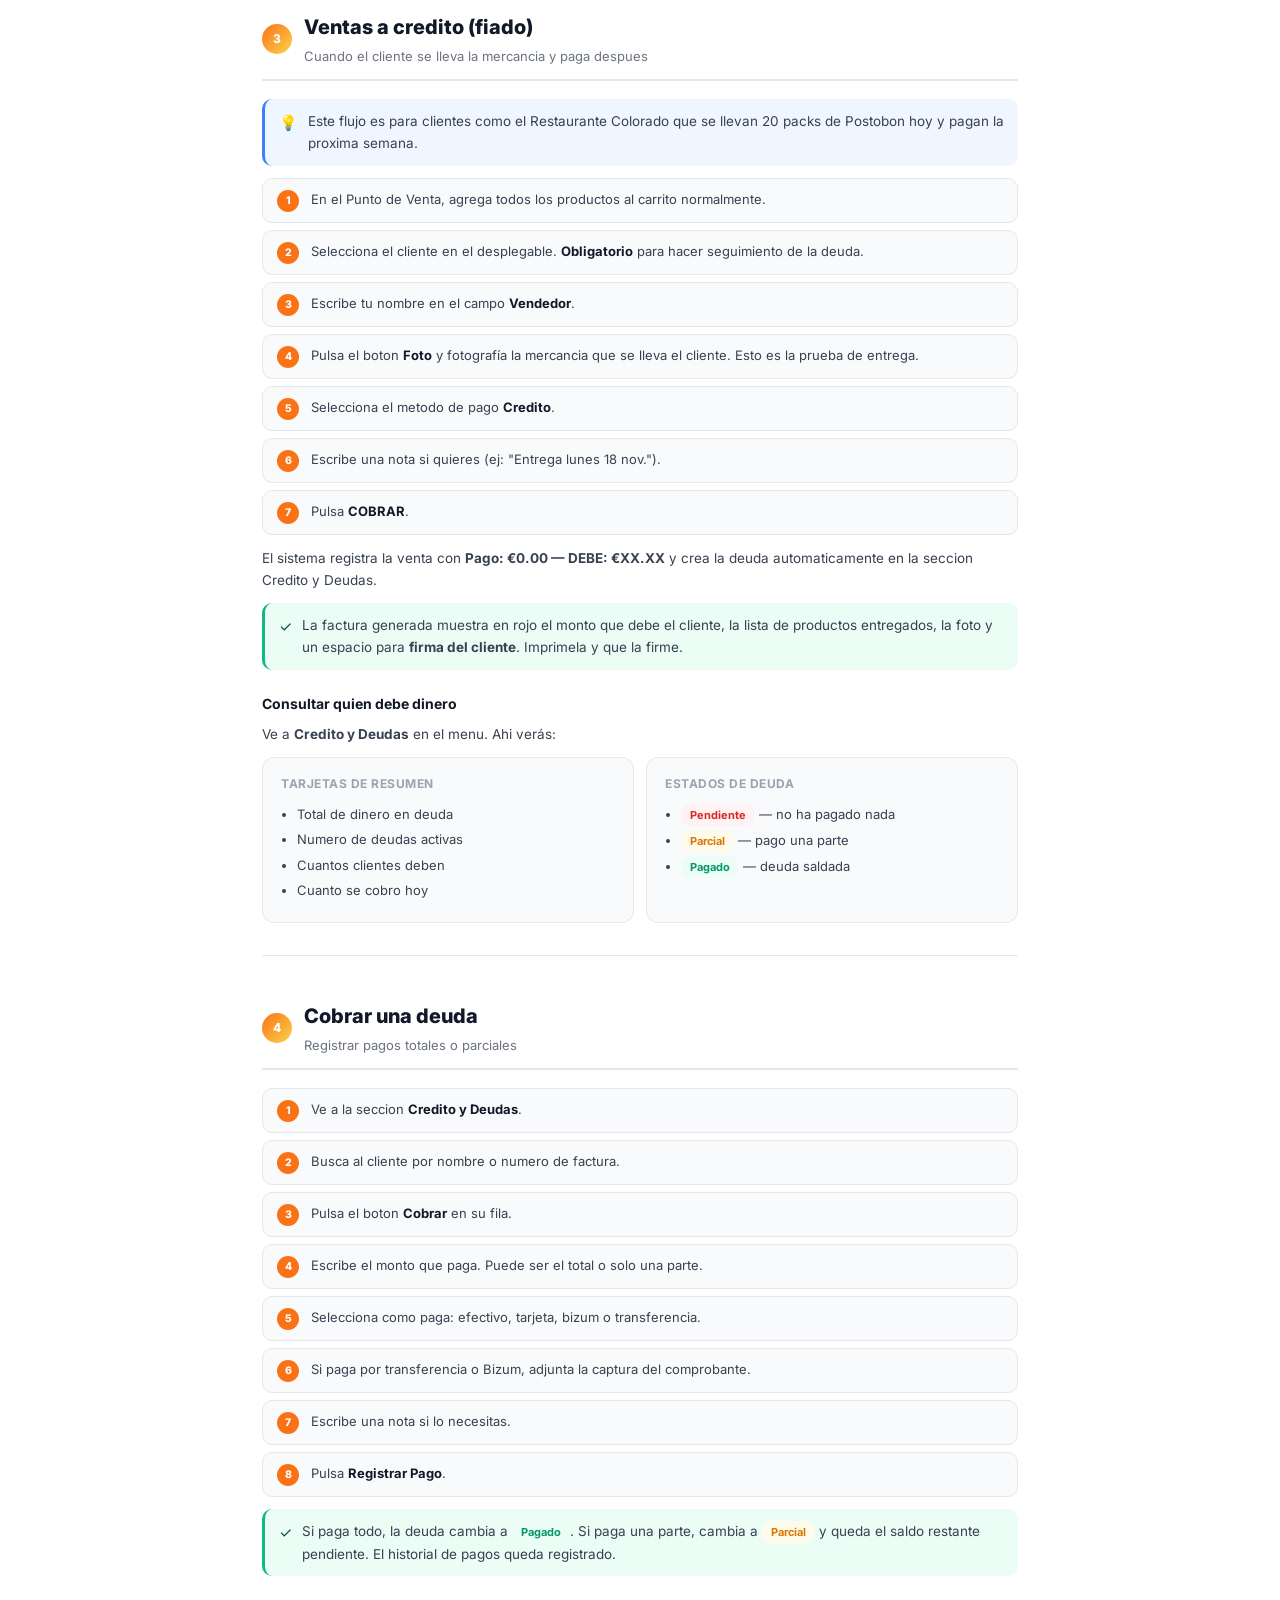
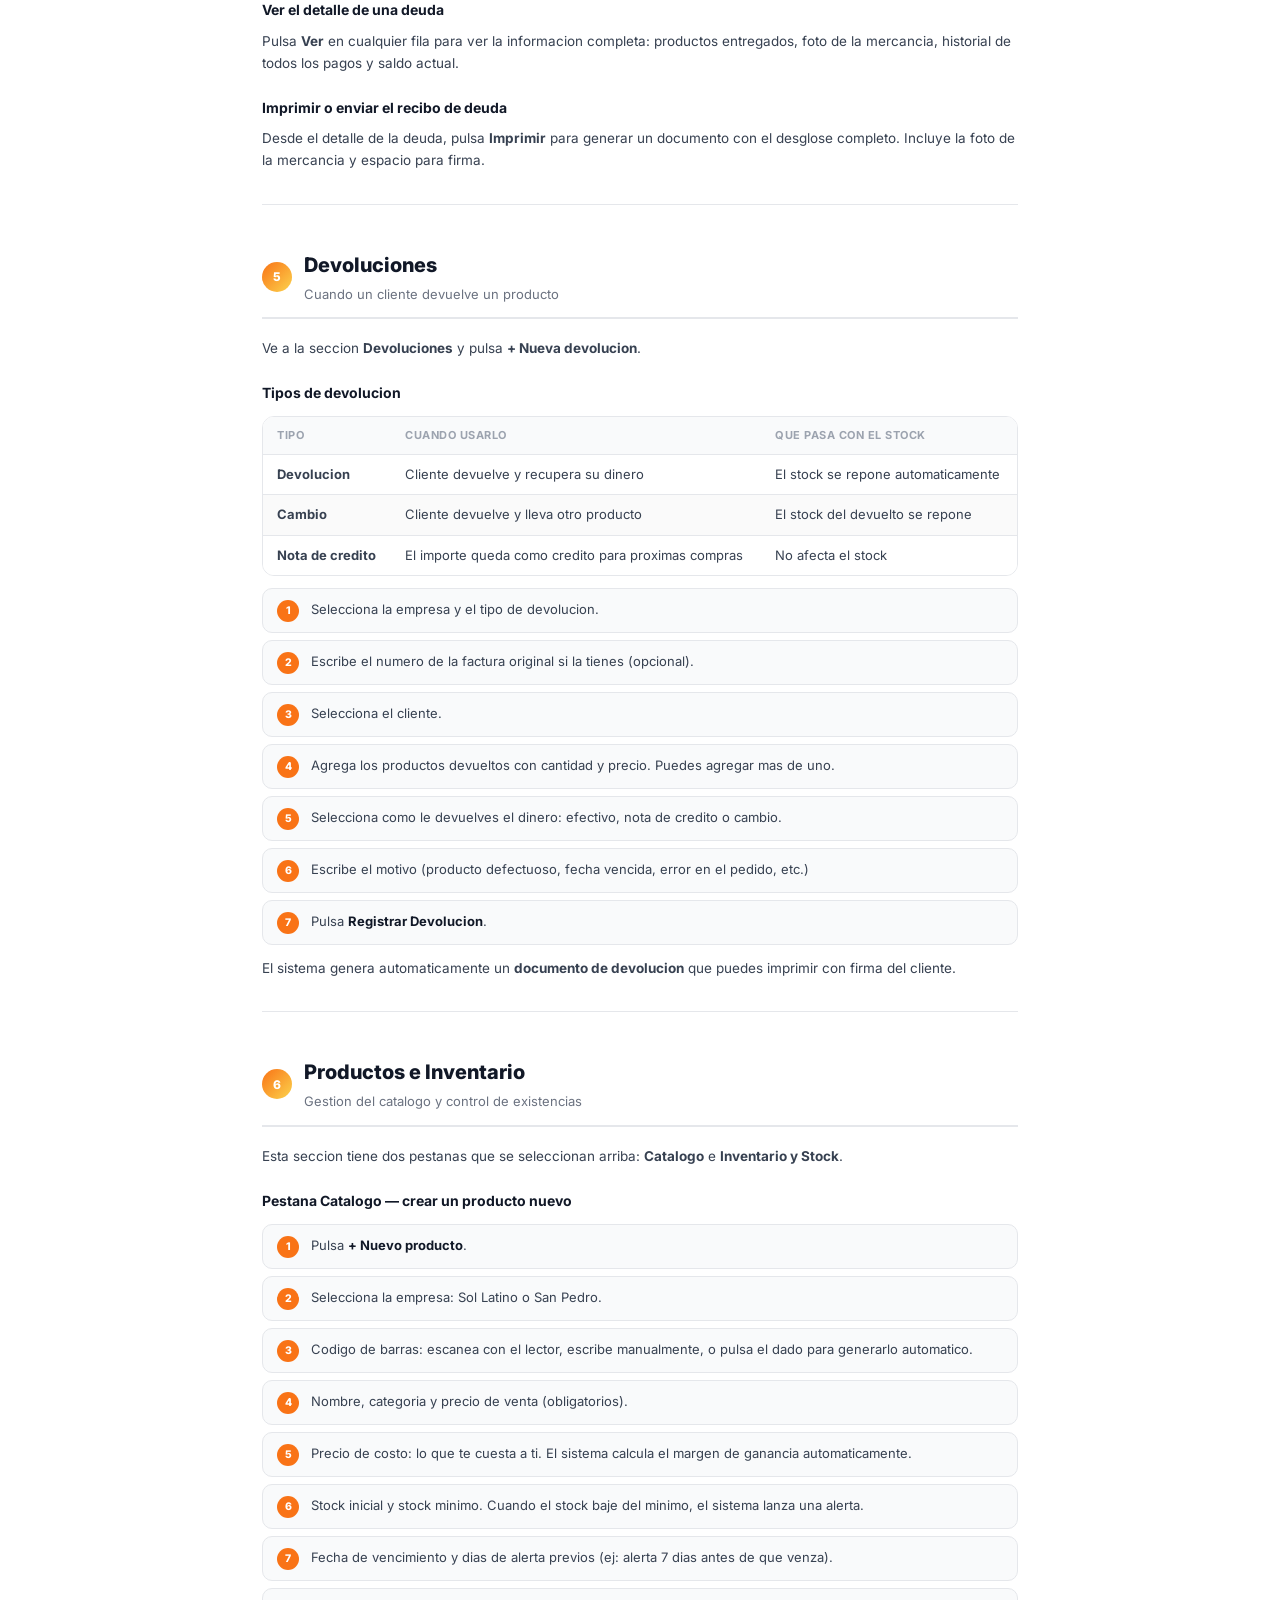
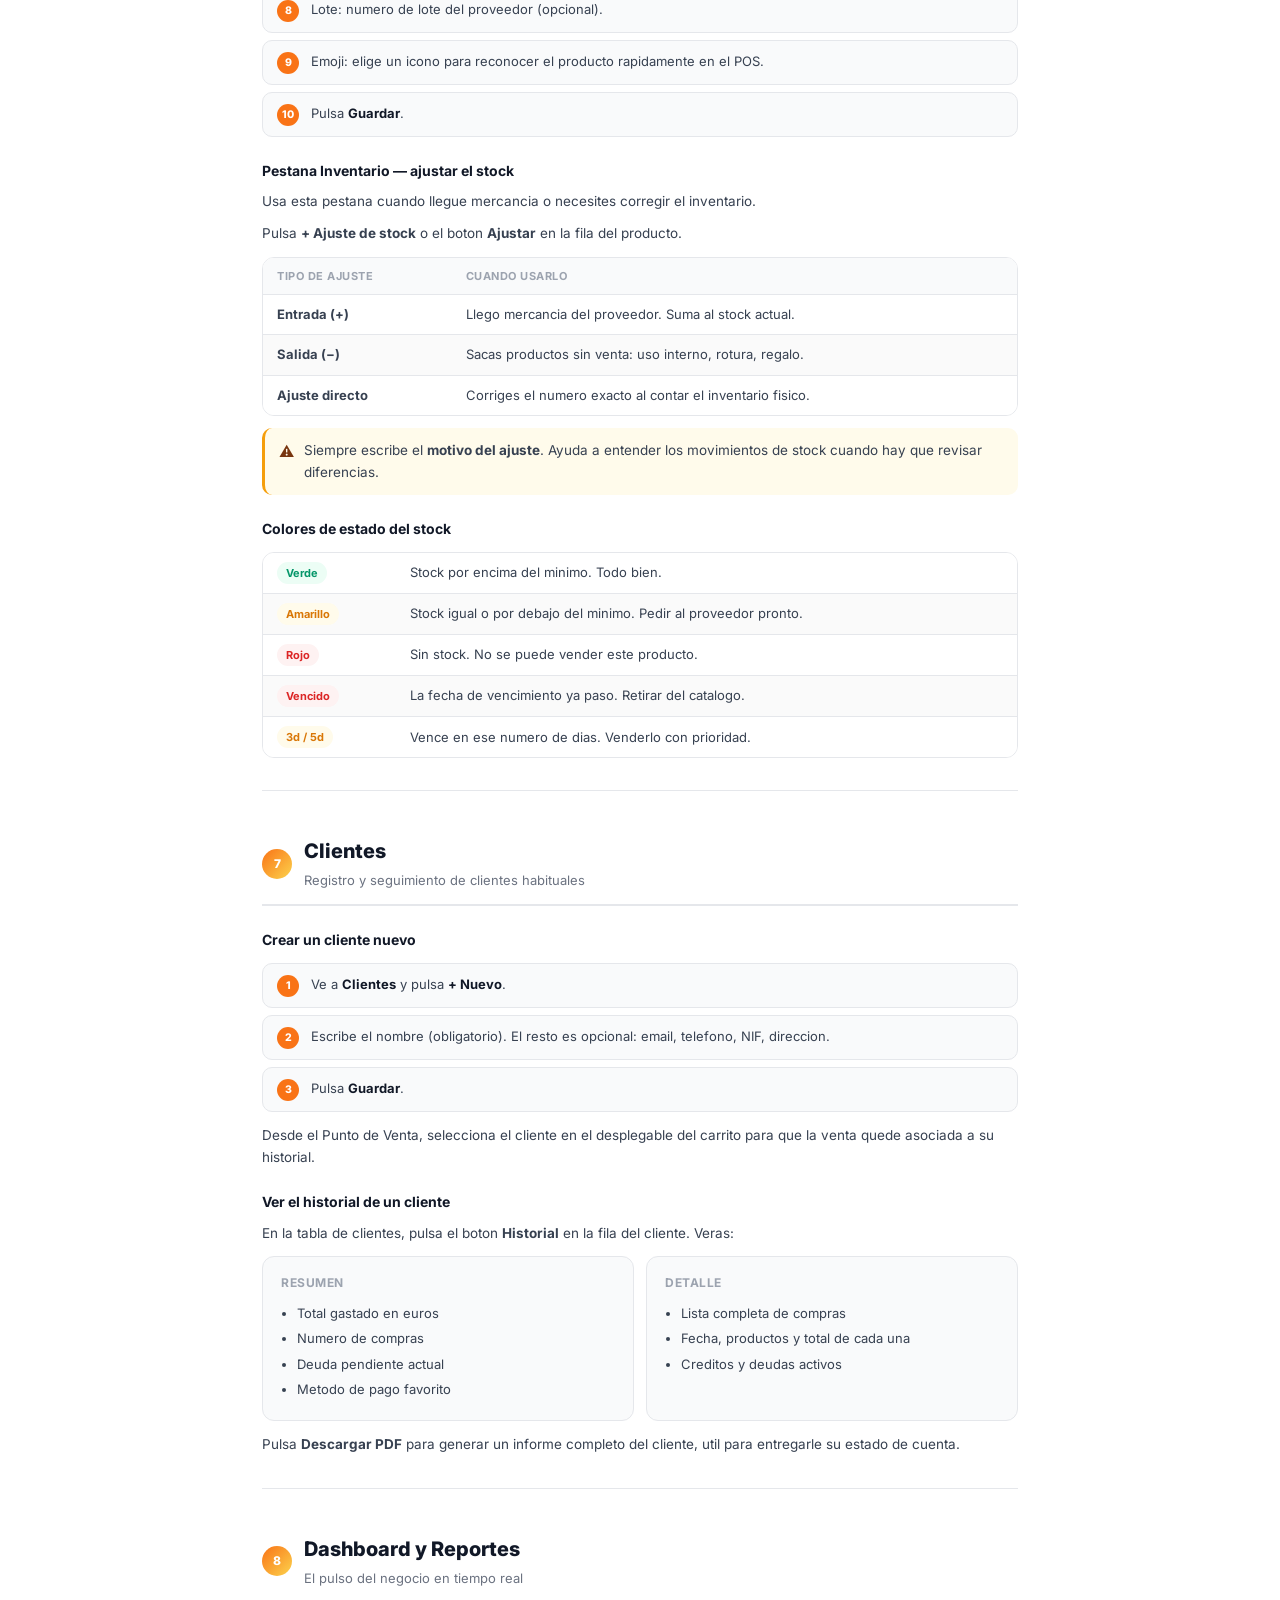
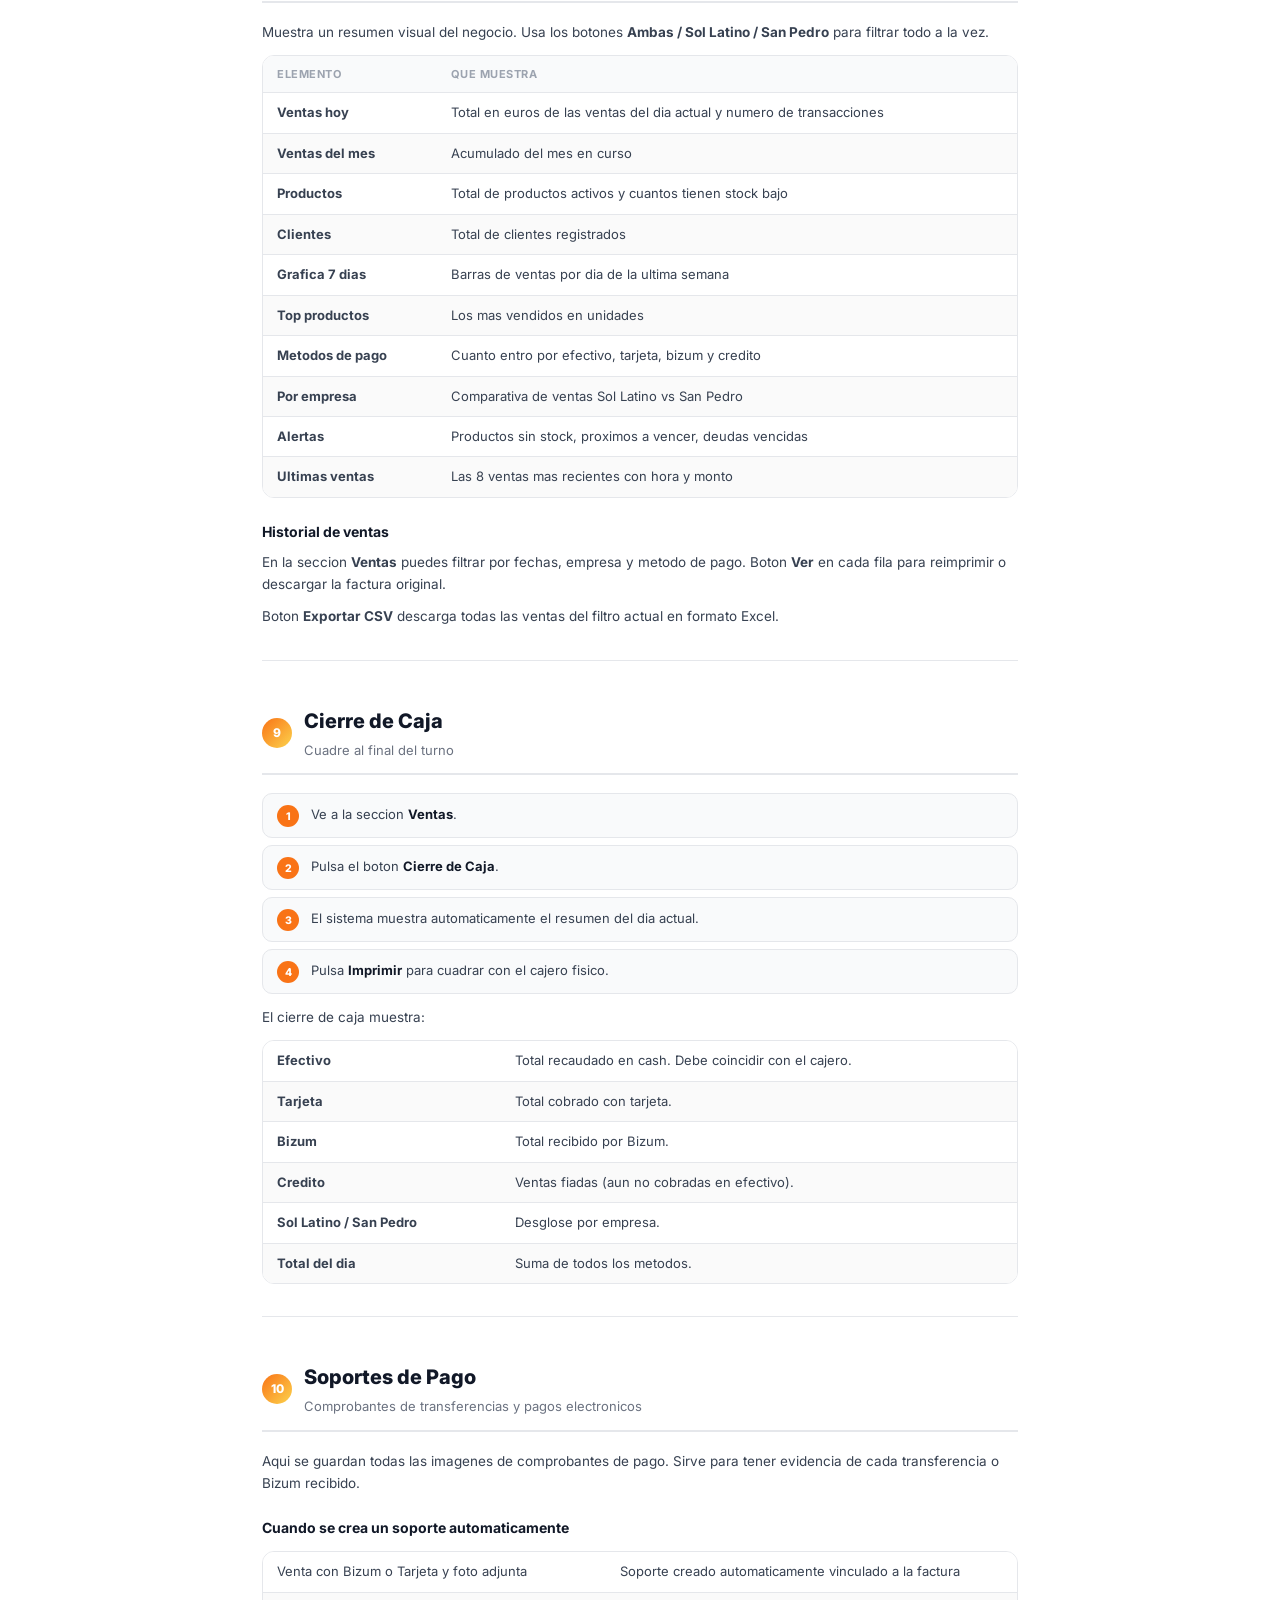
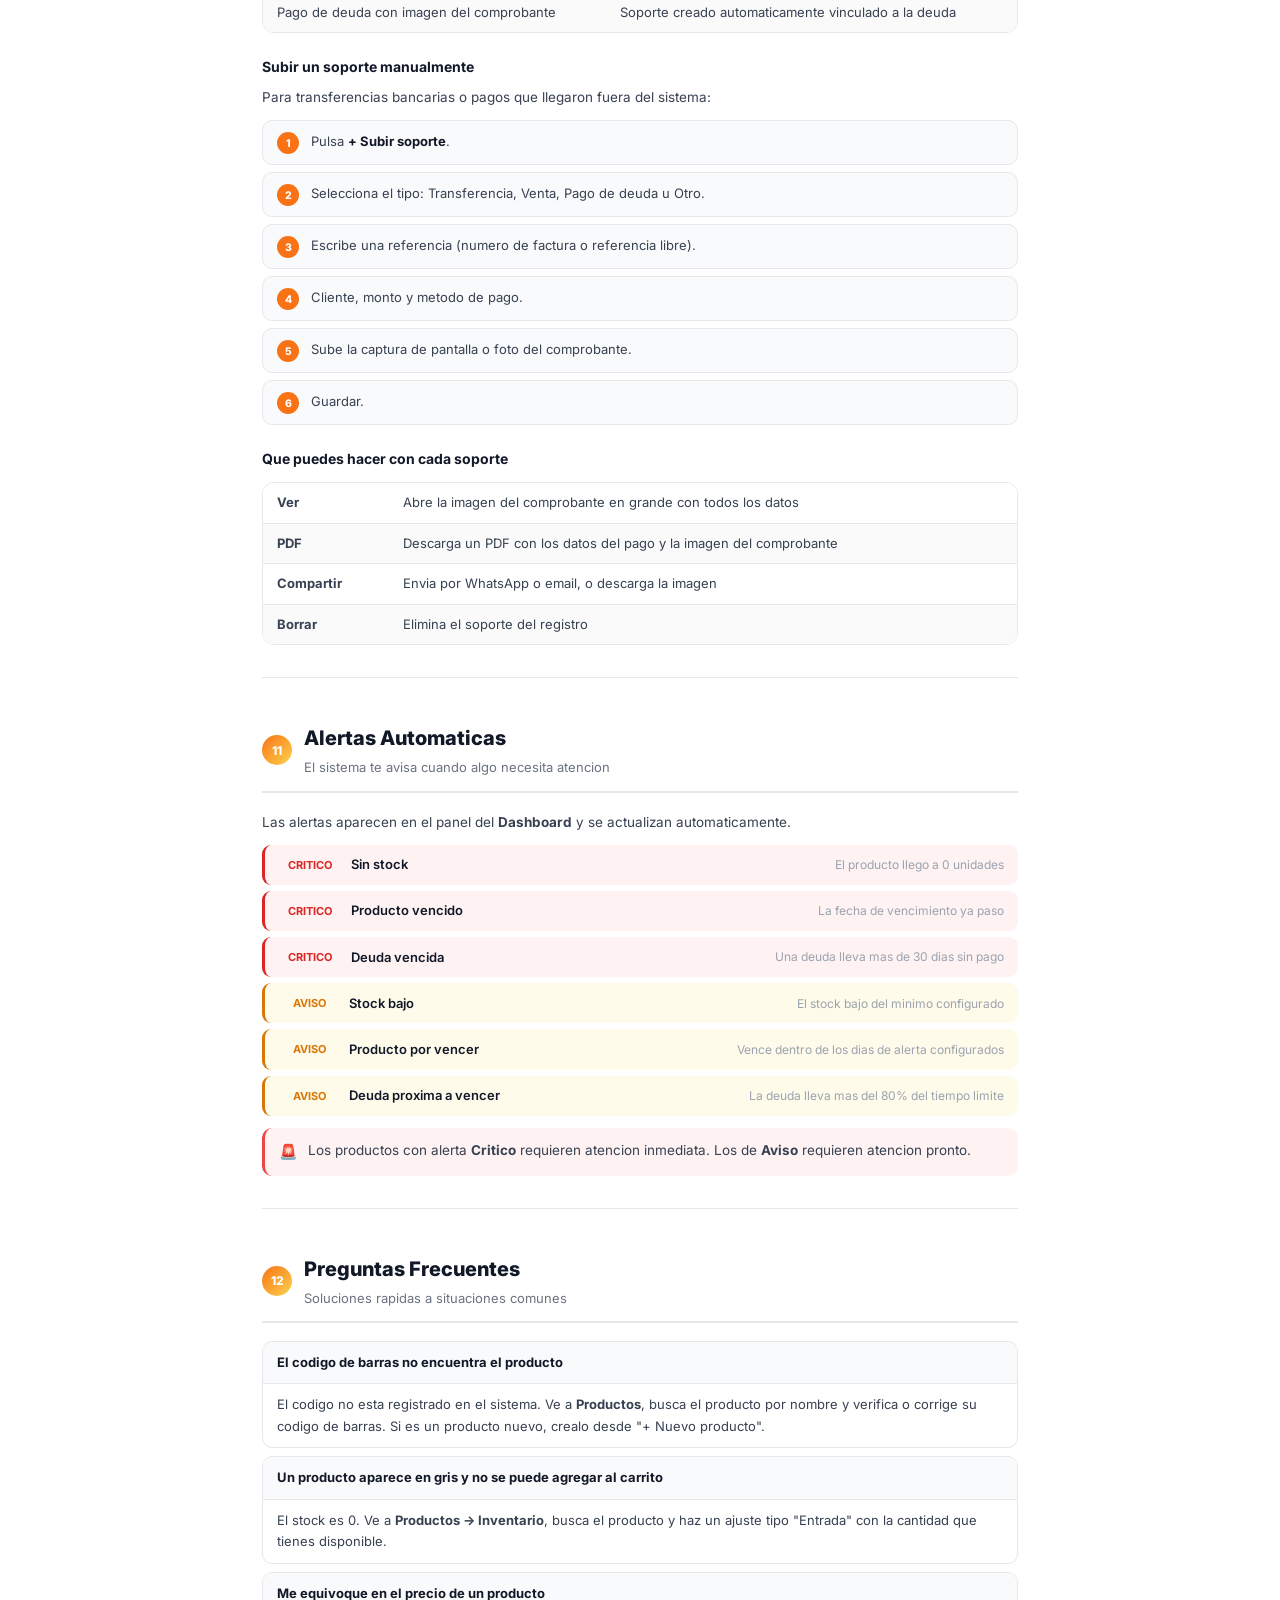
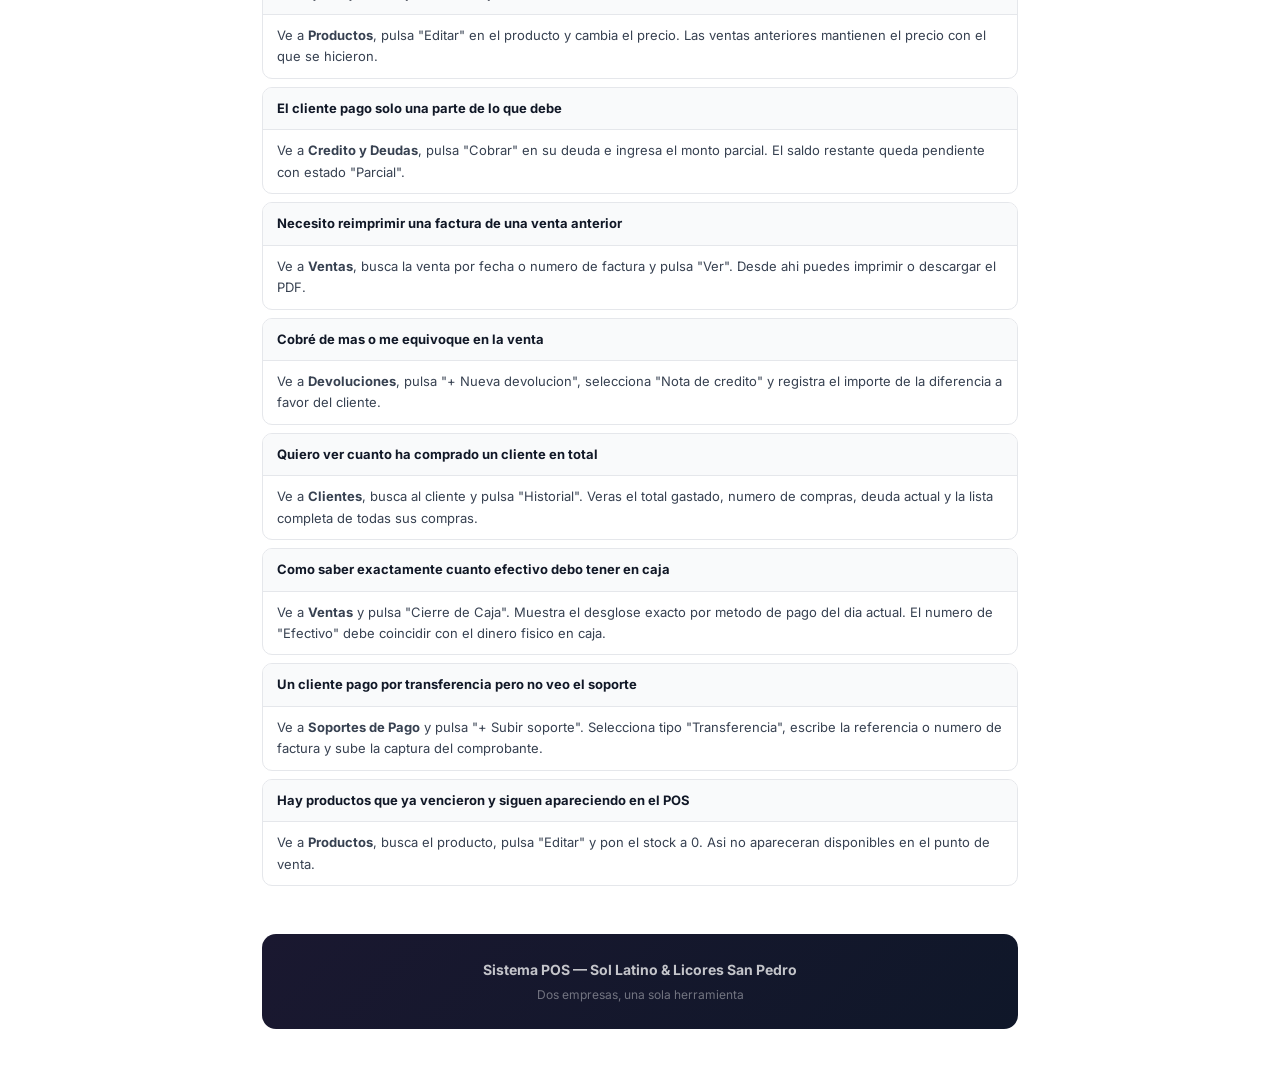
==== commit 962c87f3: "Manual de usuario actualizado para operadores" ====
--- a/manual.html
+++ b/manual.html
@@ -5,514 +5,921 @@
 <meta name="viewport" content="width=device-width,initial-scale=1"/>
 <title>Manual de Usuario - Sistema POS</title>
 <style>
-  @import url('https://fonts.googleapis.com/css2?family=Inter:wght@400;500;600;700;800&family=DM+Mono&display=swap');
-  :root{--sol:#F97316;--lic:#1D4ED8;--text:#111827;--text2:#6B7280;--bg:#F9FAFB;--white:#fff;--border:#E5E7EB;}
-  *{box-sizing:border-box;margin:0;padding:0;}
-  body{font-family:'Inter',sans-serif;color:var(--text);background:var(--white);font-size:13px;line-height:1.6;}
-
-  /* COVER */
-  .cover{background:linear-gradient(135deg,#1A1830 0%,#2D2B50 100%);color:#fff;padding:60px 48px;min-height:220px;display:flex;flex-direction:column;justify-content:center;position:relative;overflow:hidden;}
-  .cover::after{content:'';position:absolute;right:-40px;top:-40px;width:260px;height:260px;border-radius:50%;background:rgba(249,115,22,.12);}
-  .cover-badge{display:inline-flex;gap:8px;margin-bottom:16px;}
-  .cover-badge span{padding:3px 10px;border-radius:100px;font-size:11px;font-weight:700;}
-  .cover-badge .s1{background:rgba(249,115,22,.2);color:#FDBA74;}
-  .cover-badge .s2{background:rgba(29,78,216,.2);color:#93C5FD;}
-  .cover h1{font-size:32px;font-weight:800;line-height:1.1;margin-bottom:8px;}
-  .cover h1 span{background:linear-gradient(90deg,#F97316,#FCD34D);-webkit-background-clip:text;-webkit-text-fill-color:transparent;background-clip:text;}
-  .cover p{color:rgba(255,255,255,.55);font-size:13px;}
-
-  /* TOC */
-  .toc{background:var(--bg);border:1px solid var(--border);border-radius:12px;padding:20px 24px;margin:28px 0;page-break-inside:avoid;}
-  .toc h3{font-size:12px;text-transform:uppercase;letter-spacing:.8px;color:var(--text2);font-weight:700;margin-bottom:12px;}
-  .toc ol{padding-left:18px;display:grid;grid-template-columns:1fr 1fr;gap:3px 24px;}
-  .toc li{font-size:12.5px;color:var(--text2);}
-  .toc li strong{color:var(--text);font-weight:600;}
-
-  /* CONTENT */
-  .content{padding:0 4px;}
-  h2{font-size:17px;font-weight:800;color:var(--text);margin:32px 0 12px;padding-bottom:6px;border-bottom:2px solid var(--border);display:flex;align-items:center;gap:8px;}
-  h2 .num{background:linear-gradient(135deg,var(--sol),#FCD34D);color:#fff;width:24px;height:24px;border-radius:50%;display:inline-flex;align-items:center;justify-content:center;font-size:11px;font-weight:800;flex-shrink:0;}
-  h3{font-size:13px;font-weight:700;color:var(--text);margin:18px 0 6px;}
-  p{margin-bottom:8px;color:#374151;}
-  ul,ol{padding-left:18px;margin-bottom:10px;}
-  li{margin-bottom:3px;color:#374151;}
-  strong{font-weight:700;color:var(--text);}
-  code{font-family:'DM Mono',monospace;background:#F3F4F6;border:1px solid var(--border);border-radius:4px;padding:1px 5px;font-size:11.5px;color:#1D4ED8;}
-
-  /* STEPS */
-  .steps{counter-reset:step;display:flex;flex-direction:column;gap:6px;margin:10px 0;}
-  .step{display:flex;gap:10px;align-items:flex-start;padding:8px 10px;background:var(--bg);border-radius:8px;border:1px solid var(--border);}
-  .step::before{counter-increment:step;content:counter(step);background:var(--sol);color:#fff;width:20px;height:20px;border-radius:50%;display:flex;align-items:center;justify-content:center;font-size:10px;font-weight:800;flex-shrink:0;margin-top:1px;}
-  .step p{margin:0;font-size:12.5px;}
-
-  /* TIPS */
-  .tip{display:flex;gap:8px;padding:10px 12px;border-radius:8px;margin:10px 0;font-size:12.5px;}
-  .tip.info{background:#EFF6FF;border-left:3px solid #3B82F6;color:#1E40AF;}
-  .tip.warn{background:#FFFBEB;border-left:3px solid #F59E0B;color:#92400E;}
-  .tip.ok{background:#ECFDF5;border-left:3px solid #10B981;color:#065F46;}
-  .tip.red{background:#FEF2F2;border-left:3px solid #EF4444;color:#991B1B;}
-  .tip-icon{font-size:14px;flex-shrink:0;margin-top:1px;}
-
-  /* TABLE */
-  table{width:100%;border-collapse:collapse;margin:10px 0;font-size:12px;}
-  th{background:var(--bg);padding:7px 10px;text-align:left;font-size:11px;font-weight:700;color:var(--text2);text-transform:uppercase;letter-spacing:.4px;border-bottom:2px solid var(--border);}
-  td{padding:7px 10px;border-bottom:1px solid var(--border);color:#374151;}
-  tr:last-child td{border-bottom:none;}
-  tr:hover td{background:var(--bg);}
-
-  /* BADGE */
-  .badge{display:inline-flex;padding:2px 8px;border-radius:100px;font-size:11px;font-weight:700;}
-  .badge-sol{background:rgba(249,115,22,.12);color:var(--sol);}
-  .badge-lic{background:rgba(29,78,216,.1);color:var(--lic);}
-  .badge-ok{background:#ECFDF5;color:#059669;}
-  .badge-warn{background:#FFFBEB;color:#D97706;}
-  .badge-red{background:#FEF2F2;color:#DC2626;}
-
-  /* FLOW BOX */
-  .flow{display:flex;align-items:center;gap:6px;flex-wrap:wrap;margin:10px 0;padding:10px 12px;background:var(--bg);border-radius:8px;border:1px solid var(--border);}
-  .flow-item{padding:4px 10px;background:#fff;border:1px solid var(--border);border-radius:6px;font-size:12px;font-weight:600;color:var(--text);}
-  .flow-arrow{color:var(--text2);font-size:14px;font-weight:700;}
-
-  /* FAQ */
-  .faq{display:flex;flex-direction:column;gap:8px;margin:10px 0;}
-  .faq-item{border:1px solid var(--border);border-radius:8px;overflow:hidden;}
-  .faq-q{background:var(--bg);padding:9px 12px;font-weight:700;font-size:12.5px;color:var(--text);}
-  .faq-a{padding:9px 12px;font-size:12.5px;color:#374151;border-top:1px solid var(--border);}
-
-  /* PAGE BREAK */
-  .pb{page-break-before:always;}
-
-  /* PRINT */
-  @media print{
-    body{font-size:11px;}
-    .cover{padding:40px 36px;}
-    h2{font-size:15px;}
-    .no-print{display:none;}
-  }
-  @page{margin:1.2cm 1.4cm;size:A4;}
-
-  /* HEADER repeat on print */
-  .page-header{display:none;}
-  @media print{
-    .page-header{display:block;font-size:9px;color:var(--text2);border-bottom:1px solid var(--border);padding-bottom:4px;margin-bottom:12px;}
-  }
-
-  /* ACTIONS BAR */
-  .actions{position:sticky;top:0;z-index:100;background:#1A1830;padding:10px 20px;display:flex;gap:10px;align-items:center;justify-content:space-between;}
-  .actions span{color:rgba(255,255,255,.6);font-size:12px;}
-  .btn-print,.btn-dl{padding:7px 18px;border-radius:8px;font-size:12px;font-weight:700;cursor:pointer;border:none;font-family:inherit;transition:opacity .15s;}
-  .btn-print{background:#374151;color:#fff;}
-  .btn-dl{background:linear-gradient(135deg,#F97316,#FCD34D);color:#fff;}
-  .btn-print:hover,.btn-dl:hover{opacity:.88;}
+@import url('https://fonts.googleapis.com/css2?family=Inter:wght@400;500;600;700;800&family=DM+Mono:wght@400;500&display=swap');
+
+:root {
+  --sol:    #F97316;
+  --sol2:   #FCD34D;
+  --lic:    #1D4ED8;
+  --lic2:   #EAB308;
+  --text:   #111827;
+  --text2:  #6B7280;
+  --text3:  #9CA3AF;
+  --bg:     #F9FAFB;
+  --white:  #FFFFFF;
+  --border: #E5E7EB;
+  --green:  #059669;
+  --red:    #DC2626;
+  --amber:  #D97706;
+  --blue:   #2563EB;
+}
+
+* { box-sizing: border-box; margin: 0; padding: 0; }
+html { font-size: 13.5px; }
+body { font-family: 'Inter', sans-serif; color: var(--text); background: #fff; line-height: 1.65; }
+
+/* ── PRINT BAR ── */
+.print-bar {
+  position: sticky; top: 0; z-index: 200;
+  background: #1A1830; padding: 10px 24px;
+  display: flex; align-items: center; justify-content: space-between;
+}
+.print-bar span { color: rgba(255,255,255,.5); font-size: 11.5px; }
+.print-bar div { display: flex; gap: 8px; }
+.btn-action {
+  padding: 7px 16px; border-radius: 8px; border: none;
+  font-family: inherit; font-size: 12px; font-weight: 700;
+  cursor: pointer; transition: opacity .15s;
+}
+.btn-action:hover { opacity: .85; }
+.btn-print { background: #374151; color: #fff; }
+.btn-pdf   { background: linear-gradient(135deg,#F97316,#FCD34D); color: #fff; }
+
+/* ── COVER ── */
+.cover {
+  background: linear-gradient(145deg, #1A1830 0%, #0F1729 100%);
+  padding: 56px 48px 48px;
+  position: relative; overflow: hidden;
+}
+.cover::before {
+  content: ''; position: absolute;
+  width: 400px; height: 400px; border-radius: 50%;
+  background: rgba(249,115,22,.07);
+  right: -100px; top: -100px; pointer-events: none;
+}
+.cover::after {
+  content: ''; position: absolute;
+  width: 300px; height: 300px; border-radius: 50%;
+  background: rgba(29,78,216,.07);
+  left: -80px; bottom: -80px; pointer-events: none;
+}
+.cover-logos {
+  display: flex; gap: 10px; margin-bottom: 28px;
+}
+.cover-logo {
+  padding: 4px 14px; border-radius: 100px;
+  font-size: 11px; font-weight: 800; letter-spacing: .5px;
+}
+.cover-logo.sol { background: rgba(249,115,22,.15); color: #FDBA74; border: 1px solid rgba(249,115,22,.25); }
+.cover-logo.lic { background: rgba(29,78,216,.15); color: #93C5FD; border: 1px solid rgba(29,78,216,.3); }
+.cover-title {
+  font-size: 38px; font-weight: 800; line-height: 1.1;
+  color: #fff; margin-bottom: 10px;
+}
+.cover-title span {
+  background: linear-gradient(90deg, #F97316, #FCD34D);
+  -webkit-background-clip: text; -webkit-text-fill-color: transparent;
+  background-clip: text;
+}
+.cover-sub { color: rgba(255,255,255,.45); font-size: 13.5px; }
+.cover-ver {
+  margin-top: 32px; padding-top: 20px;
+  border-top: 1px solid rgba(255,255,255,.08);
+  display: flex; gap: 24px;
+}
+.cover-ver-item { font-size: 11px; color: rgba(255,255,255,.35); }
+.cover-ver-item strong { display: block; color: rgba(255,255,255,.65); font-size: 12px; margin-bottom: 1px; }
+
+/* ── BODY WRAPPER ── */
+.wrap { max-width: 820px; margin: 0 auto; padding: 0 32px 60px; }
+
+/* ── TOC ── */
+.toc {
+  background: var(--bg); border: 1px solid var(--border);
+  border-radius: 14px; padding: 22px 26px; margin: 32px 0;
+}
+.toc-title { font-size: 10.5px; font-weight: 800; text-transform: uppercase; letter-spacing: 1px; color: var(--text3); margin-bottom: 14px; }
+.toc-grid { display: grid; grid-template-columns: 1fr 1fr; gap: 5px 32px; }
+.toc-item { display: flex; gap: 8px; align-items: baseline; font-size: 12.5px; }
+.toc-num { font-weight: 800; color: var(--sol); min-width: 18px; font-family: 'DM Mono', monospace; }
+.toc-label { color: var(--text2); }
+
+/* ── SECTION ── */
+.section { margin-top: 44px; }
+.section-header {
+  display: flex; align-items: center; gap: 12px;
+  margin-bottom: 18px; padding-bottom: 12px;
+  border-bottom: 2px solid var(--border);
+}
+.section-num {
+  width: 30px; height: 30px; border-radius: 50%; flex-shrink: 0;
+  background: linear-gradient(135deg, var(--sol), var(--sol2));
+  color: #fff; font-size: 12px; font-weight: 800;
+  display: flex; align-items: center; justify-content: center;
+}
+.section-title { font-size: 20px; font-weight: 800; color: var(--text); }
+.section-sub { font-size: 13px; color: var(--text2); margin-top: 2px; }
+
+/* ── HEADINGS ── */
+h3 { font-size: 14px; font-weight: 700; color: var(--text); margin: 22px 0 8px; }
+p  { color: #374151; margin-bottom: 10px; font-size: 13.5px; }
+
+/* ── STEPS ── */
+.steps { display: flex; flex-direction: column; gap: 7px; margin: 12px 0; counter-reset: step; }
+.step  {
+  display: flex; gap: 12px; align-items: flex-start;
+  padding: 10px 14px; background: var(--bg);
+  border-radius: 10px; border: 1px solid var(--border);
+  counter-increment: step;
+}
+.step::before {
+  content: counter(step);
+  min-width: 22px; height: 22px; border-radius: 50%;
+  background: var(--sol); color: #fff;
+  font-size: 10.5px; font-weight: 800;
+  display: flex; align-items: center; justify-content: center;
+  flex-shrink: 0; margin-top: 1px;
+}
+.step p { margin: 0; font-size: 13px; }
+.step p strong { color: var(--text); }
+
+/* ── TIPS ── */
+.tip {
+  display: flex; gap: 10px; padding: 11px 14px;
+  border-radius: 10px; margin: 12px 0; font-size: 13px;
+}
+.tip .tip-mark { font-size: 15px; flex-shrink: 0; margin-top: 1px; }
+.tip p { margin: 0; }
+.tip.info  { background: #EFF6FF; border-left: 3px solid #3B82F6; color: #1E3A8A; }
+.tip.ok    { background: #ECFDF5; border-left: 3px solid #10B981; color: #064E3B; }
+.tip.warn  { background: #FFFBEB; border-left: 3px solid #F59E0B; color: #78350F; }
+.tip.red   { background: #FEF2F2; border-left: 3px solid #EF4444; color: #7F1D1D; }
+
+/* ── TABLE ── */
+.tbl-wrap { border-radius: 12px; overflow: hidden; border: 1.5px solid var(--border); margin: 12px 0; }
+table { width: 100%; border-collapse: collapse; background: #fff; }
+thead th {
+  background: var(--bg); padding: 9px 14px;
+  font-size: 11px; font-weight: 700; text-align: left;
+  color: var(--text3); text-transform: uppercase; letter-spacing: .5px;
+  border-bottom: 1.5px solid var(--border);
+}
+tbody td {
+  padding: 9px 14px; font-size: 13px; color: #374151;
+  border-bottom: 1px solid var(--border);
+}
+tbody tr:last-child td { border-bottom: none; }
+tbody tr:nth-child(even) td { background: #FAFAFA; }
+
+/* ── BADGES ── */
+.tag {
+  display: inline-flex; padding: 2px 9px; border-radius: 100px;
+  font-size: 11px; font-weight: 700; white-space: nowrap;
+}
+.tag-sol  { background: rgba(249,115,22,.12); color: var(--sol); }
+.tag-lic  { background: rgba(29,78,216,.1);   color: var(--lic); }
+.tag-ok   { background: #ECFDF5; color: var(--green); }
+.tag-warn { background: #FFFBEB; color: var(--amber); }
+.tag-red  { background: #FEF2F2; color: var(--red); }
+.tag-blue { background: #EFF6FF; color: var(--blue); }
+
+/* ── FLOW ── */
+.flow {
+  display: flex; align-items: center; gap: 6px;
+  flex-wrap: wrap; margin: 12px 0; padding: 12px 14px;
+  background: var(--bg); border-radius: 10px; border: 1px solid var(--border);
+}
+.flow-box {
+  padding: 5px 12px; background: #fff;
+  border: 1.5px solid var(--border); border-radius: 8px;
+  font-size: 12.5px; font-weight: 600; color: var(--text);
+}
+.flow-box.highlight { border-color: var(--sol); color: var(--sol); }
+.flow-arr { color: var(--text3); font-weight: 700; font-size: 14px; }
+
+/* ── SPLIT CARDS ── */
+.cards-2 { display: grid; grid-template-columns: 1fr 1fr; gap: 12px; margin: 12px 0; }
+.card {
+  background: var(--bg); border: 1.5px solid var(--border);
+  border-radius: 12px; padding: 16px 18px;
+}
+.card-title { font-size: 12px; font-weight: 700; color: var(--text3); text-transform: uppercase; letter-spacing: .5px; margin-bottom: 10px; }
+.card ul { padding-left: 16px; }
+.card ul li { font-size: 13px; color: #374151; margin-bottom: 4px; }
+
+/* ── ALERT TYPES ── */
+.alert-grid { display: flex; flex-direction: column; gap: 6px; margin: 12px 0; }
+.alert-row {
+  display: flex; align-items: center; gap: 10px;
+  padding: 9px 14px; border-radius: 9px; font-size: 13px;
+}
+.alert-row.r { background: #FEF2F2; border-left: 3px solid var(--red); }
+.alert-row.w { background: #FFFBEB; border-left: 3px solid var(--amber); }
+.alert-label { flex: 1; font-weight: 600; }
+.alert-when  { color: var(--text3); font-size: 12px; }
+
+/* ── FAQ ── */
+.faq { display: flex; flex-direction: column; gap: 8px; margin: 12px 0; }
+.faq-item { border: 1.5px solid var(--border); border-radius: 10px; overflow: hidden; }
+.faq-q { background: var(--bg); padding: 10px 14px; font-weight: 700; font-size: 13px; }
+.faq-a { padding: 10px 14px; font-size: 13px; color: #374151; border-top: 1px solid var(--border); }
+
+/* ── DIVIDER ── */
+.divider { border: none; border-top: 1px solid var(--border); margin: 32px 0; }
+
+/* ── FOOTER ── */
+.footer {
+  margin-top: 48px; padding: 24px 32px;
+  background: linear-gradient(135deg, #1A1830, #0F1729);
+  border-radius: 14px; text-align: center;
+  color: rgba(255,255,255,.4); font-size: 12px;
+}
+.footer strong { display: block; color: rgba(255,255,255,.75); font-size: 14px; margin-bottom: 4px; }
+
+/* ── PRINT ── */
+@media print {
+  .print-bar { display: none; }
+  .wrap { padding: 0 20px; }
+  .cover { padding: 36px 32px; }
+  .section { page-break-inside: avoid; }
+  .steps { page-break-inside: avoid; }
+  h3 { page-break-after: avoid; }
+  .pb { page-break-before: always; }
+  body { font-size: 12px; }
+}
+@page { margin: 1.2cm 1.5cm; size: A4; }
 </style>
 </head>
 <body>
 
-<div class="actions no-print">
-  <span>Manual de Usuario - Sistema POS</span>
-  <div style="display:flex;gap:8px;">
-    <button class="btn-print" onclick="window.print()">Imprimir</button>
-    <button class="btn-dl" onclick="window.print()">Descargar PDF</button>
+<!-- PRINT BAR -->
+<div class="print-bar no-print">
+  <span>Manual de Usuario — Sistema POS</span>
+  <div>
+    <button class="btn-action btn-print" onclick="window.print()">🖨 Imprimir</button>
+    <button class="btn-action btn-pdf"   onclick="window.print()">📄 Guardar PDF</button>
   </div>
 </div>
 
 <!-- COVER -->
 <div class="cover">
-  <div class="cover-badge">
-    <span class="s1">Sol Latino</span>
-    <span class="s2">Licores San Pedro</span>
-  </div>
-  <h1>Manual de Usuario<br><span>Sistema POS</span></h1>
-  <p style="margin-top:10px;">Guia completa de todos los flujos y funciones del sistema</p>
-</div>
-
-<div style="padding:0 24px 40px;">
+  <div class="cover-logos">
+    <span class="cover-logo sol">☀ Sol Latino</span>
+    <span class="cover-logo lic">👑 Licores San Pedro</span>
+  </div>
+  <div class="cover-title">Manual de<br><span>Uso del Sistema</span></div>
+  <div class="cover-sub">Guia completa para cajeros y vendedores</div>
+  <div class="cover-ver">
+    <div class="cover-ver-item"><strong>Sistema</strong>POS v1.0</div>
+    <div class="cover-ver-item"><strong>Empresas</strong>Sol Latino · San Pedro</div>
+    <div class="cover-ver-item"><strong>Moneda</strong>Euro (€)</div>
+  </div>
+</div>
+
+<div class="wrap">
 
 <!-- TOC -->
 <div class="toc">
-  <h3>Contenido</h3>
-  <ol>
-    <li><strong>Iniciar el sistema</strong></li>
-    <li><strong>Punto de Venta</strong> - cobrar</li>
-    <li><strong>Dashboard</strong> - resumen</li>
-    <li><strong>Productos e Inventario</strong></li>
-    <li><strong>Ventas</strong> - historial y cierre</li>
-    <li><strong>Clientes</strong> - gestion e historial</li>
-    <li><strong>Credito y Deudas</strong> - fiado</li>
-    <li><strong>Devoluciones</strong></li>
-    <li><strong>Soportes de Pago</strong></li>
-    <li><strong>Configuracion</strong></li>
-    <li><strong>Alertas automaticas</strong></li>
-    <li><strong>Preguntas frecuentes</strong></li>
-  </ol>
-</div>
-
-<div class="content">
-
-<!-- INICIAR -->
-<h2><span class="num">0</span>Iniciar el sistema</h2>
-
-<div class="tip info"><span class="tip-icon">i</span><div><strong>Siempre usa iniciar.bat.</strong> Si abres index.html directamente, el navegador bloquea la conexion a la base de datos y el sistema no funciona.</div></div>
-
-<div class="steps">
-  <div class="step"><p>Abre la carpeta del sistema en tu ordenador</p></div>
-  <div class="step"><p>Haz doble clic en <code>iniciar.bat</code></p></div>
-  <div class="step"><p>Se abre una ventana negra (el servidor local) y el navegador automaticamente</p></div>
-  <div class="step"><p>El sistema carga con el splash animado y conecta a Supabase</p></div>
-  <div class="step"><p>Punto <strong style="color:#10B981;">verde</strong> en la barra superior = conectado. Punto <strong style="color:#EF4444;">rojo</strong> = sin internet</p></div>
-</div>
-
-<div class="tip warn"><span class="tip-icon">!</span><div>Para cerrar el sistema: cierra la ventana negra del servidor. Si solo cierras el navegador, el servidor sigue activo.</div></div>
-
-<h3>Cambiar entre empresas</h3>
-<p>En la parte superior del menu lateral izquierdo hay dos botones:</p>
-<table>
-  <tr><th>Empresa</th><th>Productos</th><th>Facturas</th></tr>
-  <tr><td><span class="badge badge-sol">Sol Latino</span></td><td>Alimentacion, bebidas, snacks, comida</td><td>Prefijo SL-</td></tr>
-  <tr><td><span class="badge badge-lic">San Pedro</span></td><td>Licores, cervezas, rumba, snacks</td><td>Prefijo SP-</td></tr>
-</table>
-<p>Cada empresa tiene sus propios productos y ventas. Los datos se sincronizan en la nube en tiempo real.</p>
-
-<!-- POS -->
-<h2 class="pb"><span class="num">1</span>Punto de Venta</h2>
-<p>Pantalla principal para realizar cobros. Se divide en dos paneles: productos a la izquierda y carrito a la derecha.</p>
-
-<h3>Flujo completo de una venta</h3>
-<div class="flow">
-  <span class="flow-item">Seleccionar empresa</span><span class="flow-arrow">→</span>
-  <span class="flow-item">Buscar producto</span><span class="flow-arrow">→</span>
-  <span class="flow-item">Agregar al carrito</span><span class="flow-arrow">→</span>
-  <span class="flow-item">Elegir pago</span><span class="flow-arrow">→</span>
-  <span class="flow-item">COBRAR</span><span class="flow-arrow">→</span>
-  <span class="flow-item">Factura PDF</span>
-</div>
-
-<h3>Buscar productos</h3>
-<table>
-  <tr><th>Metodo</th><th>Como hacerlo</th></tr>
-  <tr><td>Por nombre</td><td>Escribe en la barra de busqueda, el grid se filtra en tiempo real</td></tr>
-  <tr><td>Codigo de barras (lector)</td><td>Conecta el lector USB, escanea y presiona Enter</td></tr>
-  <tr><td>Camara del dispositivo</td><td>Pulsa el icono de camara, apunta al codigo de barras</td></tr>
-  <tr><td>Por categoria</td><td>Chips de filtro: Todos / Bebidas / Snacks / Licores / Comida / Otros</td></tr>
-</table>
-
-<h3>Gestionar el carrito</h3>
-<table>
-  <tr><th>Accion</th><th>Como</th></tr>
-  <tr><td>Agregar producto</td><td>Pulsar la tarjeta del producto</td></tr>
-  <tr><td>Aumentar cantidad</td><td>Boton + en el carrito</td></tr>
-  <tr><td>Reducir cantidad</td><td>Boton - en el carrito</td></tr>
-  <tr><td>Quitar producto</td><td>Boton X a la derecha de la fila</td></tr>
-  <tr><td>Vaciar carrito</td><td>Boton "Vaciar" arriba del carrito</td></tr>
-  <tr><td>Aplicar descuento</td><td>Campo "%" debajo del subtotal</td></tr>
-</table>
-
-<div class="tip ok"><span class="tip-icon">i</span><div>El <strong>IVA 21%</strong> se calcula automaticamente sobre el precio final despues del descuento. No hace falta hacer nada.</div></div>
-
-<h3>Campos opcionales del carrito</h3>
-<ul>
-  <li><strong>Cliente:</strong> desplegable para asociar la venta a un cliente registrado</li>
-  <li><strong>Vendedor:</strong> nombre de quien realiza la venta (queda en la factura)</li>
-  <li><strong>Nota:</strong> cualquier anotacion sobre la venta</li>
-  <li><strong>Foto:</strong> adjunta foto de la mercancia (esencial en ventas a credito)</li>
-</ul>
-
-<h3>Metodos de pago</h3>
-<table>
-  <tr><th>Metodo</th><th>Que hace el sistema</th></tr>
-  <tr><td>Efectivo</td><td>Muestra campo "Recibido" y calcula el cambio automaticamente</td></tr>
-  <tr><td>Tarjeta</td><td>Registra la venta. Puedes adjuntar soporte de pago</td></tr>
-  <tr><td>Bizum</td><td>Registra la venta. Puedes adjuntar soporte de pago</td></tr>
-  <tr><td>Credito</td><td>Registra la venta con deuda pendiente. Va a seccion Credito/Deudas</td></tr>
-</table>
-
-<h3>Factura generada</h3>
-<p>Al pulsar COBRAR se genera la factura automaticamente con numero correlativo unico por empresa. Aparece en pantalla con dos opciones:</p>
-<ul>
-  <li><strong>Imprimir:</strong> abre el dialogo de impresion del navegador</li>
-  <li><strong>Descargar PDF:</strong> guarda la factura en tu ordenador</li>
-</ul>
-
-<!-- DASHBOARD -->
-<h2 class="pb"><span class="num">2</span>Dashboard</h2>
-<p>Resumen visual del negocio en tiempo real. Usa los botones <strong>Ambas / Sol Latino / San Pedro</strong> para filtrar todas las graficas a la vez.</p>
-
-<table>
-  <tr><th>Elemento</th><th>Que muestra</th></tr>
-  <tr><td>Ventas hoy</td><td>Total en euros de ventas del dia actual</td></tr>
-  <tr><td>Ventas del mes</td><td>Acumulado del mes en curso</td></tr>
-  <tr><td>Productos</td><td>Total de productos y cuantos tienen stock bajo</td></tr>
-  <tr><td>Clientes</td><td>Total de clientes registrados</td></tr>
-  <tr><td>Grafica 7 dias</td><td>Barras de ventas por dia de la ultima semana</td></tr>
-  <tr><td>Top productos</td><td>Los mas vendidos en unidades</td></tr>
-  <tr><td>Metodos de pago</td><td>Dona con distribucion efectivo / tarjeta / bizum / credito</td></tr>
-  <tr><td>Por empresa</td><td>Comparativa Sol Latino vs San Pedro</td></tr>
-  <tr><td>Alertas</td><td>Productos sin stock, proximos a vencer, deudas vencidas</td></tr>
-  <tr><td>Ultimas ventas</td><td>Las 8 ventas mas recientes</td></tr>
-</table>
-
-<!-- PRODUCTOS -->
-<h2><span class="num">3</span>Productos e Inventario</h2>
-<p>Una sola seccion con dos pestanas que se seleccionan arriba.</p>
-
-<h3>Pestana: Catalogo</h3>
-<p>CRUD completo de productos. Columnas visibles: codigo, nombre, categoria, empresa, precio, costo, margen %, stock, minimo, fecha vencimiento y estado.</p>
-
-<h3>Crear o editar un producto</h3>
-<div class="steps">
-  <div class="step"><p>Pulsa <strong>"+ Nuevo producto"</strong> o el boton <strong>Editar</strong> en un producto existente</p></div>
-  <div class="step"><p>Selecciona la empresa: <span class="badge badge-sol">Sol Latino</span> o <span class="badge badge-lic">San Pedro</span></p></div>
-  <div class="step"><p><strong>Codigo de barras:</strong> escanea con lector, escribe manualmente, o pulsa el dado para generarlo automatico</p></div>
-  <div class="step"><p>Rellena nombre, categoria, precio de venta y precio de costo (el margen se calcula solo)</p></div>
-  <div class="step"><p>Stock inicial y stock minimo (cuando llega al minimo, dispara alerta roja)</p></div>
-  <div class="step"><p><strong>Fecha de vencimiento:</strong> opcional. Con los dias de alerta previos (ej: 7 dias antes avisa en amarillo)</p></div>
-  <div class="step"><p><strong>Lote:</strong> numero de lote o referencia del proveedor (opcional)</p></div>
-  <div class="step"><p>Emoji: elige un icono para reconocer el producto rapidamente en el POS</p></div>
-  <div class="step"><p>Pulsa <strong>Guardar</strong></p></div>
-</div>
-
-<h3>Pestana: Inventario y Stock</h3>
-<p>Vista enfocada en control de existencias. Muestra 4 tarjetas de resumen en la parte superior:</p>
-<table>
-  <tr><td><span class="badge badge-ok">Verde</span></td><td>Productos con stock optimo (por encima del minimo)</td></tr>
-  <tr><td><span class="badge badge-warn">Amarillo</span></td><td>Productos en o por debajo del stock minimo</td></tr>
-  <tr><td><span class="badge badge-red">Rojo</span></td><td>Productos sin stock</td></tr>
-  <tr><td><span class="badge" style="background:#EFF6FF;color:#1D4ED8;">Azul</span></td><td>Valor total del inventario en euros (stock x precio costo)</td></tr>
-</table>
-
-<h3>Ajustar stock</h3>
-<p>Pulsa <strong>"+ Ajuste de stock"</strong> o el boton Ajustar en cualquier fila.</p>
-<table>
-  <tr><th>Tipo</th><th>Cuando usarlo</th></tr>
-  <tr><td>Entrada (+)</td><td>Llega mercancia del proveedor</td></tr>
-  <tr><td>Salida (-)</td><td>Sacas mercancia sin venta (uso interno, merma, regalo)</td></tr>
-  <tr><td>Ajuste directo</td><td>Corriges al numero exacto que tienes fisicamente al hacer inventario</td></tr>
-</table>
-<div class="tip warn"><span class="tip-icon">!</span><div>Siempre escribe el motivo del ajuste. Ayuda a entender los movimientos de stock en el futuro.</div></div>
-
-<!-- VENTAS -->
-<h2 class="pb"><span class="num">4</span>Ventas</h2>
-<p>Historial completo de todas las ventas realizadas con filtros avanzados.</p>
-
-<h3>Filtros disponibles</h3>
-<ul>
-  <li><strong>Rango de fechas:</strong> desde / hasta</li>
-  <li><strong>Empresa:</strong> Sol Latino / San Pedro / Ambas</li>
-  <li><strong>Metodo de pago:</strong> efectivo / tarjeta / bizum / credito</li>
-</ul>
-
-<h3>Acciones por venta</h3>
-<ul>
-  <li><strong>Ver:</strong> abre la factura original. Puedes reimprimir o descargar PDF</li>
-</ul>
-
-<h3>Exportar CSV</h3>
-<p>Boton en la parte superior. Descarga todas las ventas del filtro actual en formato Excel/CSV compatible con cualquier hoja de calculo.</p>
-
-<h3>Cierre de Caja</h3>
-<div class="steps">
-  <div class="step"><p>Pulsa <strong>"Cierre de Caja"</strong> en la seccion Ventas</p></div>
-  <div class="step"><p>Muestra el resumen del dia: total por metodo de pago y total por empresa</p></div>
-  <div class="step"><p>Pulsa <strong>Imprimir</strong> para cuadrar la caja con el cajero</p></div>
-</div>
-
-<!-- CLIENTES -->
-<h2><span class="num">5</span>Clientes</h2>
-
-<h3>Crear cliente</h3>
-<div class="steps">
-  <div class="step"><p>Pulsa <strong>"+ Nuevo"</strong></p></div>
-  <div class="step"><p>Rellena al menos el nombre (el resto es opcional: email, telefono, NIF, direccion)</p></div>
-  <div class="step"><p>Guardar</p></div>
-</div>
-<p>Desde el POS, selecciona el cliente en el desplegable del carrito para asociar la venta.</p>
-
-<h3>Historial de compras</h3>
-<p>Boton <strong>"Historial"</strong> en la fila de cada cliente. Muestra:</p>
-<ul>
-  <li>Total gastado en euros</li>
-  <li>Numero de compras realizadas</li>
-  <li>Deuda pendiente actual</li>
-  <li>Metodo de pago favorito</li>
-  <li>Lista completa de todas sus compras con fecha, productos y total</li>
-  <li>Creditos y deudas activos con estado</li>
-</ul>
-<p>Boton <strong>"Descargar PDF"</strong> genera un informe completo del cliente para enviar o archivar.</p>
-
-<!-- CREDITO -->
-<h2 class="pb"><span class="num">6</span>Credito y Deudas (Fiado)</h2>
-<p>Gestion completa de ventas a credito. Cuando un cliente se lleva mercancia y paga despues.</p>
-
-<h3>Registrar una venta a credito</h3>
-<div class="steps">
-  <div class="step"><p>En el POS, agrega los productos al carrito normalmente</p></div>
-  <div class="step"><p>Selecciona el cliente en el desplegable (obligatorio para seguimiento)</p></div>
-  <div class="step"><p>Escribe el nombre del vendedor</p></div>
-  <div class="step"><p>Pulsa <strong>"Foto"</strong> y fotografía la mercancia que se lleva el cliente</p></div>
-  <div class="step"><p>Selecciona metodo de pago <strong>"Credito"</strong></p></div>
-  <div class="step"><p>Pulsa <strong>COBRAR</strong></p></div>
-</div>
-
-<p>El sistema registra automaticamente:</p>
-<ul>
-  <li>La venta con pago 0 euros</li>
-  <li>La deuda en la seccion Credito/Deudas</li>
-  <li>La foto de la mercancia vinculada a esa deuda</li>
-</ul>
-
-<div class="tip ok"><span class="tip-icon">i</span><div>La factura generada muestra en rojo <strong>"DEBE: XX.XX EUR"</strong> con la lista de productos y espacio para firma del cliente.</div></div>
-
-<h3>Registrar un pago de deuda</h3>
-<div class="steps">
-  <div class="step"><p>Ve a la seccion <strong>Credito y Deudas</strong></p></div>
-  <div class="step"><p>Encuentra la deuda del cliente (busca por nombre o numero de factura)</p></div>
-  <div class="step"><p>Pulsa <strong>"Cobrar"</strong></p></div>
-  <div class="step"><p>Ingresa el monto (puede ser parcial)</p></div>
-  <div class="step"><p>Selecciona el metodo de pago</p></div>
-  <div class="step"><p>Adjunta imagen del comprobante si paga por transferencia/bizum</p></div>
-  <div class="step"><p>Escribe una nota si es necesario</p></div>
-  <div class="step"><p>Pulsa <strong>"Registrar Pago"</strong></p></div>
-</div>
-
-<h3>Estados de una deuda</h3>
-<table>
-  <tr><td><span class="badge badge-red">Pendiente</span></td><td>No se ha pagado nada</td></tr>
-  <tr><td><span class="badge badge-warn">Parcial</span></td><td>Se ha pagado parte del total</td></tr>
-  <tr><td><span class="badge badge-ok">Pagado</span></td><td>Deuda saldada completamente</td></tr>
-</table>
-
-<!-- DEVOLUCIONES -->
-<h2><span class="num">7</span>Devoluciones</h2>
-<p>Para cuando un cliente devuelve productos. El stock se repone automaticamente.</p>
-
-<h3>Registrar una devolucion</h3>
-<div class="steps">
-  <div class="step"><p>Ve a <strong>Devoluciones</strong> y pulsa <strong>"+ Nueva devolucion"</strong></p></div>
-  <div class="step"><p>Selecciona el tipo: <strong>Devolucion</strong> (dinero de vuelta), <strong>Cambio</strong> (otro producto) o <strong>Nota de credito</strong> (saldo para futuras compras)</p></div>
-  <div class="step"><p>Escribe el numero de factura original (opcional, para vincular)</p></div>
-  <div class="step"><p>Selecciona el cliente</p></div>
-  <div class="step"><p>Agrega los productos devueltos con cantidad y precio</p></div>
-  <div class="step"><p>Selecciona como le devuelves: efectivo, nota de credito, cambio</p></div>
-  <div class="step"><p>Escribe el motivo (producto defectuoso, fecha vencida, error en pedido, etc.)</p></div>
-  <div class="step"><p>Pulsa <strong>"Registrar Devolucion"</strong></p></div>
-</div>
-
-<div class="tip info"><span class="tip-icon">i</span><div>El sistema genera un documento de devolucion imprimible con firma del cliente. Los tipos "Devolucion" y "Cambio" reponen el stock automaticamente.</div></div>
-
-<!-- SOPORTES -->
-<h2 class="pb"><span class="num">8</span>Soportes de Pago</h2>
-<p>Registro de comprobantes de transferencias, Bizum y pagos electronicos.</p>
-
-<h3>Como se crean los soportes</h3>
-<table>
-  <tr><th>Situacion</th><th>Soporte creado</th></tr>
-  <tr><td>Venta con Bizum/Tarjeta + foto adjunta en POS</td><td>Automatico, vinculado a la factura</td></tr>
-  <tr><td>Pago de deuda con imagen de comprobante</td><td>Automatico, vinculado a la deuda</td></tr>
-  <tr><td>Transferencia sin venta previa</td><td>Manual desde "+ Subir soporte"</td></tr>
-</table>
-
-<h3>Subir soporte manualmente</h3>
-<div class="steps">
-  <div class="step"><p>Pulsa <strong>"+ Subir soporte"</strong></p></div>
-  <div class="step"><p>Tipo: Transferencia / Venta / Pago de deuda / Otro</p></div>
-  <div class="step"><p>Referencia: numero de factura o referencia libre</p></div>
-  <div class="step"><p>Cliente, monto y metodo</p></div>
-  <div class="step"><p>Sube la imagen del comprobante (foto o captura de pantalla)</p></div>
-  <div class="step"><p>Guardar</p></div>
-</div>
-
-<h3>Acciones por soporte</h3>
-<table>
-  <tr><td><strong>Ver</strong></td><td>Muestra la imagen del comprobante en grande con todos los datos</td></tr>
-  <tr><td><strong>PDF</strong></td><td>Descarga un PDF con datos del pago e imagen del comprobante</td></tr>
-  <tr><td><strong>Compartir</strong></td><td>Envia por WhatsApp o email (en movil) o descarga la imagen</td></tr>
-  <tr><td><strong>Borrar</strong></td><td>Elimina el soporte del registro</td></tr>
-</table>
-
-<!-- CONFIG -->
-<h2><span class="num">9</span>Configuracion</h2>
-<table>
-  <tr><th>Opcion</th><th>Para que sirve</th></tr>
-  <tr><td>Empresa activa</td><td>Cambia la empresa predeterminada al abrir el sistema</td></tr>
-  <tr><td>Pie de factura Sol Latino</td><td>Texto personalizado al pie de las facturas de Sol Latino</td></tr>
-  <tr><td>Pie de factura San Pedro</td><td>Texto personalizado al pie de las facturas de San Pedro</td></tr>
-  <tr><td>Exportar backup JSON</td><td>Descarga copia completa de todos los datos</td></tr>
-  <tr><td>Cargar demo</td><td>Carga datos de ejemplo para explorar el sistema (solo pruebas)</td></tr>
-  <tr><td>Borrar todo</td><td>Elimina todos los datos. IRREVERSIBLE</td></tr>
-</table>
-
-<!-- ALERTAS -->
-<h2 class="pb"><span class="num">10</span>Alertas Automaticas</h2>
-<p>El panel de alertas del Dashboard detecta tres tipos de problemas en tiempo real:</p>
-
-<table>
-  <tr><th>Nivel</th><th>Tipo</th><th>Cuando se activa</th></tr>
-  <tr><td><span class="badge badge-red">Critico</span></td><td>Sin stock</td><td>Stock llega a 0</td></tr>
-  <tr><td><span class="badge badge-red">Critico</span></td><td>Producto vencido</td><td>Fecha de vencimiento ya paso</td></tr>
-  <tr><td><span class="badge badge-red">Critico</span></td><td>Deuda vencida</td><td>Deuda con mas de 30 dias sin pago</td></tr>
-  <tr><td><span class="badge badge-warn">Aviso</span></td><td>Stock bajo</td><td>Stock igual o menor al minimo configurado</td></tr>
-  <tr><td><span class="badge badge-warn">Aviso</span></td><td>Producto por vencer</td><td>Dentro de los dias de alerta configurados</td></tr>
-  <tr><td><span class="badge badge-warn">Aviso</span></td><td>Deuda proxima a vencer</td><td>Deuda supera el 80% del tiempo limite</td></tr>
-</table>
-
-<!-- FAQ -->
-<h2><span class="num">11</span>Preguntas Frecuentes</h2>
-
-<div class="faq">
-  <div class="faq-item">
-    <div class="faq-q">El sistema no conecta o aparece punto rojo</div>
-    <div class="faq-a">Revisar conexion a internet. Supabase requiere internet para funcionar. Tambien verificar que se abrio con iniciar.bat y no con index.html directamente.</div>
-  </div>
-  <div class="faq-item">
-    <div class="faq-q">El codigo de barras no encuentra el producto</div>
-    <div class="faq-a">El codigo no esta registrado. Ve a Productos, busca el producto por nombre y verifica o corrige su codigo de barras.</div>
-  </div>
-  <div class="faq-item">
-    <div class="faq-q">Un producto aparece pero dice "Sin stock"</div>
-    <div class="faq-a">Ve a la pestana Inventario, busca el producto y haz un ajuste de stock tipo "Entrada" con la cantidad recibida.</div>
-  </div>
-  <div class="faq-item">
-    <div class="faq-q">Quiero cambiar el precio de un producto</div>
-    <div class="faq-a">Ve a Productos, boton Editar en el producto y cambia el precio. Las ventas anteriores mantienen el precio original en sus facturas.</div>
-  </div>
-  <div class="faq-item">
-    <div class="faq-q">El cliente pago solo una parte de su deuda</div>
-    <div class="faq-a">Ve a Credito y Deudas, boton Cobrar en la deuda, ingresa el monto parcial. El saldo restante queda pendiente con estado "Parcial".</div>
-  </div>
-  <div class="faq-item">
-    <div class="faq-q">Cometi un error en una venta</div>
-    <div class="faq-a">Registra una devolucion del mismo importe desde la seccion Devoluciones, tipo "Nota de credito".</div>
-  </div>
-  <div class="faq-item">
-    <div class="faq-q">Como saber cuanto efectivo entre hoy</div>
-    <div class="faq-a">Ve a Ventas y pulsa "Cierre de Caja". Muestra el desglose exacto por metodo de pago y por empresa del dia actual.</div>
-  </div>
-  <div class="faq-item">
-    <div class="faq-q">Quiero usar el sistema desde el movil o una tablet</div>
-    <div class="faq-a">Con el ordenador encendido y el servidor activo, abre el navegador en el movil y escribe: http://[IP-del-ordenador]:3000. Ambos deben estar conectados a la misma red WiFi.</div>
-  </div>
-  <div class="faq-item">
-    <div class="faq-q">Donde se guardan los datos</div>
-    <div class="faq-a">En Supabase, una base de datos en la nube. Los datos persisten aunque reinicies el ordenador. Para copia de seguridad adicional usa Configuracion > Exportar backup JSON.</div>
-  </div>
-  <div class="faq-item">
-    <div class="faq-q">La factura no tiene logo de la empresa</div>
-    <div class="faq-a">Los archivos LOGO EL SOL LATINO.PNG y LOGO LICORES SAN PEDRO PNG.png deben estar en la misma carpeta que el sistema. Verificar que no se hayan movido.</div>
-  </div>
-</div>
+  <div class="toc-title">Contenido del manual</div>
+  <div class="toc-grid">
+    <div class="toc-item"><span class="toc-num">01</span><span class="toc-label">Primeros pasos</span></div>
+    <div class="toc-item"><span class="toc-num">02</span><span class="toc-label">Hacer una venta</span></div>
+    <div class="toc-item"><span class="toc-num">03</span><span class="toc-label">Ventas a credito (fiado)</span></div>
+    <div class="toc-item"><span class="toc-num">04</span><span class="toc-label">Cobrar una deuda</span></div>
+    <div class="toc-item"><span class="toc-num">05</span><span class="toc-label">Devoluciones</span></div>
+    <div class="toc-item"><span class="toc-num">06</span><span class="toc-label">Productos e inventario</span></div>
+    <div class="toc-item"><span class="toc-num">07</span><span class="toc-label">Clientes</span></div>
+    <div class="toc-item"><span class="toc-num">08</span><span class="toc-label">Dashboard y reportes</span></div>
+    <div class="toc-item"><span class="toc-num">09</span><span class="toc-label">Cierre de caja</span></div>
+    <div class="toc-item"><span class="toc-num">10</span><span class="toc-label">Soportes de pago</span></div>
+    <div class="toc-item"><span class="toc-num">11</span><span class="toc-label">Alertas</span></div>
+    <div class="toc-item"><span class="toc-num">12</span><span class="toc-label">Preguntas frecuentes</span></div>
+  </div>
+</div>
+
+
+<!-- 01 PRIMEROS PASOS -->
+<div class="section">
+  <div class="section-header">
+    <div class="section-num">1</div>
+    <div>
+      <div class="section-title">Primeros pasos</div>
+      <div class="section-sub">Como orientarse en el sistema</div>
+    </div>
+  </div>
+
+  <p>Al abrir el sistema verás la pantalla de <strong>Punto de Venta</strong> directamente. En el lado izquierdo hay un menu con todas las secciones disponibles.</p>
+
+  <h3>Cambiar entre empresas</h3>
+  <p>Arriba del menu lateral hay dos botones. Pulsa el que corresponda según donde estés trabajando:</p>
+  <div class="tbl-wrap">
+    <table>
+      <thead><tr><th>Empresa</th><th>Que vende</th><th>Facturas</th></tr></thead>
+      <tbody>
+        <tr><td><span class="tag tag-sol">Sol Latino</span></td><td>Alimentacion, bebidas, snacks, comida rapida</td><td>SL-2024-0001, SL-2024-0002...</td></tr>
+        <tr><td><span class="tag tag-lic">San Pedro</span></td><td>Licores, cervezas, rumba, snacks</td><td>SP-2024-0001, SP-2024-0002...</td></tr>
+      </tbody>
+    </table>
+  </div>
+
+  <div class="tip info">
+    <span class="tip-mark">💡</span>
+    <p>Cada empresa tiene sus propios productos y sus propias facturas. Asegurate de seleccionar la empresa correcta antes de empezar a cobrar.</p>
+  </div>
+
+  <h3>El punto de conexion</h3>
+  <p>En la barra superior verás un pequeño punto junto al nombre de la empresa:</p>
+  <div class="cards-2">
+    <div class="card">
+      <div class="card-title">Punto verde — Conectado</div>
+      <p style="margin:0;font-size:13px;">Los datos se guardan en la nube en tiempo real. Todo funciona con normalidad.</p>
+    </div>
+    <div class="card">
+      <div class="card-title">Punto rojo — Sin conexion</div>
+      <p style="margin:0;font-size:13px;">Hay un problema de internet. Avisa al responsable. No hagas ventas hasta que vuelva el punto verde.</p>
+    </div>
+  </div>
+</div>
+
+<hr class="divider"/>
+
+
+<!-- 02 HACER UNA VENTA -->
+<div class="section pb">
+  <div class="section-header">
+    <div class="section-num">2</div>
+    <div>
+      <div class="section-title">Hacer una venta</div>
+      <div class="section-sub">El flujo principal del dia a dia</div>
+    </div>
+  </div>
+
+  <div class="flow">
+    <span class="flow-box">Buscar producto</span><span class="flow-arr">→</span>
+    <span class="flow-box">Carrito</span><span class="flow-arr">→</span>
+    <span class="flow-box">Metodo de pago</span><span class="flow-arr">→</span>
+    <span class="flow-box highlight">COBRAR</span><span class="flow-arr">→</span>
+    <span class="flow-box">Factura</span>
+  </div>
+
+  <h3>Paso 1 — Buscar el producto</h3>
+  <p>Tienes tres formas de agregar productos al carrito:</p>
+  <div class="tbl-wrap">
+    <table>
+      <thead><tr><th>Metodo</th><th>Como hacerlo</th></tr></thead>
+      <tbody>
+        <tr><td><strong>Escaner de codigo</strong></td><td>Conecta el lector al ordenador y escanea. El producto se agrega solo al carrito.</td></tr>
+        <tr><td><strong>Camara</strong></td><td>Pulsa el icono de camara, apunta al codigo de barras del producto.</td></tr>
+        <tr><td><strong>Busqueda por nombre</strong></td><td>Escribe en la barra de busqueda. Pulsa la tarjeta del producto para agregarlo.</td></tr>
+        <tr><td><strong>Categorias</strong></td><td>Filtra por: Bebidas, Snacks, Licores, Comida, Otros. Pulsa la tarjeta.</td></tr>
+      </tbody>
+    </table>
+  </div>
+
+  <div class="tip warn">
+    <span class="tip-mark">⚠</span>
+    <p>Si una tarjeta aparece en gris con texto <strong>"Sin stock"</strong>, ese producto no tiene existencias. No se puede agregar al carrito.</p>
+  </div>
+
+  <h3>Paso 2 — Gestionar el carrito</h3>
+  <div class="tbl-wrap">
+    <table>
+      <thead><tr><th>Accion</th><th>Como</th></tr></thead>
+      <tbody>
+        <tr><td>Agregar mas unidades</td><td>Boton <strong>+</strong> junto al producto en el carrito</td></tr>
+        <tr><td>Quitar unidades</td><td>Boton <strong>−</strong> junto al producto</td></tr>
+        <tr><td>Eliminar un producto</td><td>Boton <strong>x</strong> a la derecha de la fila</td></tr>
+        <tr><td>Vaciar todo el carrito</td><td>Boton <strong>"Vaciar"</strong> arriba del carrito</td></tr>
+        <tr><td>Aplicar descuento</td><td>Campo <strong>%</strong> debajo del subtotal. Escribe el porcentaje.</td></tr>
+      </tbody>
+    </table>
+  </div>
+
+  <div class="tip ok">
+    <span class="tip-mark">✓</span>
+    <p>El <strong>IVA del 21%</strong> se calcula automaticamente. No necesitas hacer nada extra.</p>
+  </div>
+
+  <h3>Paso 3 — Campos opcionales</h3>
+  <p>Antes de cobrar puedes rellenar estos campos si es necesario:</p>
+  <div class="tbl-wrap">
+    <table>
+      <thead><tr><th>Campo</th><th>Para que sirve</th></tr></thead>
+      <tbody>
+        <tr><td><strong>Cliente</strong></td><td>Vincula la venta a un cliente registrado. Aparece en su historial.</td></tr>
+        <tr><td><strong>Vendedor</strong></td><td>Tu nombre. Queda registrado en la factura y en el historial de ventas.</td></tr>
+        <tr><td><strong>Nota</strong></td><td>Cualquier anotacion sobre la venta (instrucciones especiales, referencias, etc.)</td></tr>
+        <tr><td><strong>Foto</strong></td><td>Adjunta una foto de la mercancia. Muy importante en ventas a credito.</td></tr>
+      </tbody>
+    </table>
+  </div>
+
+  <h3>Paso 4 — Elegir metodo de pago</h3>
+  <div class="tbl-wrap">
+    <table>
+      <thead><tr><th>Metodo</th><th>Que ocurre</th></tr></thead>
+      <tbody>
+        <tr><td><strong>Efectivo</strong></td><td>Escribe cuanto te da el cliente en "Recibido". El sistema calcula el cambio automaticamente.</td></tr>
+        <tr><td><strong>Tarjeta</strong></td><td>Registra la venta. Puedes adjuntar foto del comprobante si quieres.</td></tr>
+        <tr><td><strong>Bizum</strong></td><td>Registra la venta. Puedes adjuntar captura del Bizum recibido.</td></tr>
+        <tr><td><strong>Credito</strong></td><td>El cliente se lleva la mercancia y queda debiendo. Ver seccion 3.</td></tr>
+      </tbody>
+    </table>
+  </div>
+
+  <h3>Paso 5 — Cobrar y factura</h3>
+  <div class="steps">
+    <div class="step"><p>Pulsa el boton naranja <strong>COBRAR</strong>.</p></div>
+    <div class="step"><p>El sistema genera la factura automaticamente con numero correlativo unico.</p></div>
+    <div class="step"><p>Aparece la factura en pantalla. Tienes dos opciones:</p></div>
+    <div class="step"><p><strong>Imprimir</strong> — abre el dialogo de impresion del navegador para imprimir en papel.</p></div>
+    <div class="step"><p><strong>Descargar PDF</strong> — guarda la factura como archivo PDF para enviar por WhatsApp o email.</p></div>
+  </div>
+</div>
+
+<hr class="divider"/>
+
+
+<!-- 03 VENTAS A CREDITO -->
+<div class="section pb">
+  <div class="section-header">
+    <div class="section-num">3</div>
+    <div>
+      <div class="section-title">Ventas a credito (fiado)</div>
+      <div class="section-sub">Cuando el cliente se lleva la mercancia y paga despues</div>
+    </div>
+  </div>
+
+  <div class="tip info">
+    <span class="tip-mark">💡</span>
+    <p>Este flujo es para clientes como el Restaurante Colorado que se llevan 20 packs de Postobon hoy y pagan la proxima semana.</p>
+  </div>
+
+  <div class="steps">
+    <div class="step"><p>En el Punto de Venta, agrega todos los productos al carrito normalmente.</p></div>
+    <div class="step"><p>Selecciona el cliente en el desplegable. <strong>Obligatorio</strong> para hacer seguimiento de la deuda.</p></div>
+    <div class="step"><p>Escribe tu nombre en el campo <strong>Vendedor</strong>.</p></div>
+    <div class="step"><p>Pulsa el boton <strong>Foto</strong> y fotografía la mercancia que se lleva el cliente. Esto es la prueba de entrega.</p></div>
+    <div class="step"><p>Selecciona el metodo de pago <strong>Credito</strong>.</p></div>
+    <div class="step"><p>Escribe una nota si quieres (ej: "Entrega lunes 18 nov.").</p></div>
+    <div class="step"><p>Pulsa <strong>COBRAR</strong>.</p></div>
+  </div>
+
+  <p>El sistema registra la venta con <strong>Pago: €0.00 — DEBE: €XX.XX</strong> y crea la deuda automaticamente en la seccion Credito y Deudas.</p>
+
+  <div class="tip ok">
+    <span class="tip-mark">✓</span>
+    <p>La factura generada muestra en rojo el monto que debe el cliente, la lista de productos entregados, la foto y un espacio para <strong>firma del cliente</strong>. Imprimela y que la firme.</p>
+  </div>
+
+  <h3>Consultar quien debe dinero</h3>
+  <p>Ve a <strong>Credito y Deudas</strong> en el menu. Ahi verás:</p>
+  <div class="cards-2">
+    <div class="card">
+      <div class="card-title">Tarjetas de resumen</div>
+      <ul>
+        <li>Total de dinero en deuda</li>
+        <li>Numero de deudas activas</li>
+        <li>Cuantos clientes deben</li>
+        <li>Cuanto se cobro hoy</li>
+      </ul>
+    </div>
+    <div class="card">
+      <div class="card-title">Estados de deuda</div>
+      <ul>
+        <li><span class="tag tag-red">Pendiente</span> — no ha pagado nada</li>
+        <li><span class="tag tag-warn">Parcial</span> — pago una parte</li>
+        <li><span class="tag tag-ok">Pagado</span> — deuda saldada</li>
+      </ul>
+    </div>
+  </div>
+</div>
+
+<hr class="divider"/>
+
+
+<!-- 04 COBRAR UNA DEUDA -->
+<div class="section">
+  <div class="section-header">
+    <div class="section-num">4</div>
+    <div>
+      <div class="section-title">Cobrar una deuda</div>
+      <div class="section-sub">Registrar pagos totales o parciales</div>
+    </div>
+  </div>
+
+  <div class="steps">
+    <div class="step"><p>Ve a la seccion <strong>Credito y Deudas</strong>.</p></div>
+    <div class="step"><p>Busca al cliente por nombre o numero de factura.</p></div>
+    <div class="step"><p>Pulsa el boton <strong>Cobrar</strong> en su fila.</p></div>
+    <div class="step"><p>Escribe el monto que paga. Puede ser el total o solo una parte.</p></div>
+    <div class="step"><p>Selecciona como paga: efectivo, tarjeta, bizum o transferencia.</p></div>
+    <div class="step"><p>Si paga por transferencia o Bizum, adjunta la captura del comprobante.</p></div>
+    <div class="step"><p>Escribe una nota si lo necesitas.</p></div>
+    <div class="step"><p>Pulsa <strong>Registrar Pago</strong>.</p></div>
+  </div>
+
+  <div class="tip ok">
+    <span class="tip-mark">✓</span>
+    <p>Si paga todo, la deuda cambia a <span class="tag tag-ok">Pagado</span>. Si paga una parte, cambia a <span class="tag tag-warn">Parcial</span> y queda el saldo restante pendiente. El historial de pagos queda registrado.</p>
+  </div>
+
+  <h3>Ver el detalle de una deuda</h3>
+  <p>Pulsa <strong>Ver</strong> en cualquier fila para ver la informacion completa: productos entregados, foto de la mercancia, historial de todos los pagos y saldo actual.</p>
+
+  <h3>Imprimir o enviar el recibo de deuda</h3>
+  <p>Desde el detalle de la deuda, pulsa <strong>Imprimir</strong> para generar un documento con el desglose completo. Incluye la foto de la mercancia y espacio para firma.</p>
+</div>
+
+<hr class="divider"/>
+
+
+<!-- 05 DEVOLUCIONES -->
+<div class="section pb">
+  <div class="section-header">
+    <div class="section-num">5</div>
+    <div>
+      <div class="section-title">Devoluciones</div>
+      <div class="section-sub">Cuando un cliente devuelve un producto</div>
+    </div>
+  </div>
+
+  <p>Ve a la seccion <strong>Devoluciones</strong> y pulsa <strong>+ Nueva devolucion</strong>.</p>
+
+  <h3>Tipos de devolucion</h3>
+  <div class="tbl-wrap">
+    <table>
+      <thead><tr><th>Tipo</th><th>Cuando usarlo</th><th>Que pasa con el stock</th></tr></thead>
+      <tbody>
+        <tr><td><strong>Devolucion</strong></td><td>Cliente devuelve y recupera su dinero</td><td>El stock se repone automaticamente</td></tr>
+        <tr><td><strong>Cambio</strong></td><td>Cliente devuelve y lleva otro producto</td><td>El stock del devuelto se repone</td></tr>
+        <tr><td><strong>Nota de credito</strong></td><td>El importe queda como credito para proximas compras</td><td>No afecta el stock</td></tr>
+      </tbody>
+    </table>
+  </div>
+
+  <div class="steps">
+    <div class="step"><p>Selecciona la empresa y el tipo de devolucion.</p></div>
+    <div class="step"><p>Escribe el numero de la factura original si la tienes (opcional).</p></div>
+    <div class="step"><p>Selecciona el cliente.</p></div>
+    <div class="step"><p>Agrega los productos devueltos con cantidad y precio. Puedes agregar mas de uno.</p></div>
+    <div class="step"><p>Selecciona como le devuelves el dinero: efectivo, nota de credito o cambio.</p></div>
+    <div class="step"><p>Escribe el motivo (producto defectuoso, fecha vencida, error en el pedido, etc.)</p></div>
+    <div class="step"><p>Pulsa <strong>Registrar Devolucion</strong>.</p></div>
+  </div>
+
+  <p>El sistema genera automaticamente un <strong>documento de devolucion</strong> que puedes imprimir con firma del cliente.</p>
+</div>
+
+<hr class="divider"/>
+
+
+<!-- 06 PRODUCTOS E INVENTARIO -->
+<div class="section">
+  <div class="section-header">
+    <div class="section-num">6</div>
+    <div>
+      <div class="section-title">Productos e Inventario</div>
+      <div class="section-sub">Gestion del catalogo y control de existencias</div>
+    </div>
+  </div>
+
+  <p>Esta seccion tiene dos pestanas que se seleccionan arriba: <strong>Catalogo</strong> e <strong>Inventario y Stock</strong>.</p>
+
+  <h3>Pestana Catalogo — crear un producto nuevo</h3>
+  <div class="steps">
+    <div class="step"><p>Pulsa <strong>+ Nuevo producto</strong>.</p></div>
+    <div class="step"><p>Selecciona la empresa: Sol Latino o San Pedro.</p></div>
+    <div class="step"><p>Codigo de barras: escanea con el lector, escribe manualmente, o pulsa el dado para generarlo automatico.</p></div>
+    <div class="step"><p>Nombre, categoria y precio de venta (obligatorios).</p></div>
+    <div class="step"><p>Precio de costo: lo que te cuesta a ti. El sistema calcula el margen de ganancia automaticamente.</p></div>
+    <div class="step"><p>Stock inicial y stock minimo. Cuando el stock baje del minimo, el sistema lanza una alerta.</p></div>
+    <div class="step"><p>Fecha de vencimiento y dias de alerta previos (ej: alerta 7 dias antes de que venza).</p></div>
+    <div class="step"><p>Lote: numero de lote del proveedor (opcional).</p></div>
+    <div class="step"><p>Emoji: elige un icono para reconocer el producto rapidamente en el POS.</p></div>
+    <div class="step"><p>Pulsa <strong>Guardar</strong>.</p></div>
+  </div>
+
+  <h3>Pestana Inventario — ajustar el stock</h3>
+  <p>Usa esta pestana cuando llegue mercancia o necesites corregir el inventario.</p>
+  <p>Pulsa <strong>+ Ajuste de stock</strong> o el boton <strong>Ajustar</strong> en la fila del producto.</p>
+
+  <div class="tbl-wrap">
+    <table>
+      <thead><tr><th>Tipo de ajuste</th><th>Cuando usarlo</th></tr></thead>
+      <tbody>
+        <tr><td><strong>Entrada (+)</strong></td><td>Llego mercancia del proveedor. Suma al stock actual.</td></tr>
+        <tr><td><strong>Salida (−)</strong></td><td>Sacas productos sin venta: uso interno, rotura, regalo.</td></tr>
+        <tr><td><strong>Ajuste directo</strong></td><td>Corriges el numero exacto al contar el inventario fisico.</td></tr>
+      </tbody>
+    </table>
+  </div>
+
+  <div class="tip warn">
+    <span class="tip-mark">⚠</span>
+    <p>Siempre escribe el <strong>motivo del ajuste</strong>. Ayuda a entender los movimientos de stock cuando hay que revisar diferencias.</p>
+  </div>
+
+  <h3>Colores de estado del stock</h3>
+  <div class="tbl-wrap">
+    <table>
+      <tbody>
+        <tr><td><span class="tag tag-ok">Verde</span></td><td>Stock por encima del minimo. Todo bien.</td></tr>
+        <tr><td><span class="tag tag-warn">Amarillo</span></td><td>Stock igual o por debajo del minimo. Pedir al proveedor pronto.</td></tr>
+        <tr><td><span class="tag tag-red">Rojo</span></td><td>Sin stock. No se puede vender este producto.</td></tr>
+        <tr><td><span class="tag" style="background:#FEF2F2;color:#DC2626;">Vencido</span></td><td>La fecha de vencimiento ya paso. Retirar del catalogo.</td></tr>
+        <tr><td><span class="tag tag-warn">3d / 5d</span></td><td>Vence en ese numero de dias. Venderlo con prioridad.</td></tr>
+      </tbody>
+    </table>
+  </div>
+</div>
+
+<hr class="divider"/>
+
+
+<!-- 07 CLIENTES -->
+<div class="section pb">
+  <div class="section-header">
+    <div class="section-num">7</div>
+    <div>
+      <div class="section-title">Clientes</div>
+      <div class="section-sub">Registro y seguimiento de clientes habituales</div>
+    </div>
+  </div>
+
+  <h3>Crear un cliente nuevo</h3>
+  <div class="steps">
+    <div class="step"><p>Ve a <strong>Clientes</strong> y pulsa <strong>+ Nuevo</strong>.</p></div>
+    <div class="step"><p>Escribe el nombre (obligatorio). El resto es opcional: email, telefono, NIF, direccion.</p></div>
+    <div class="step"><p>Pulsa <strong>Guardar</strong>.</p></div>
+  </div>
+  <p>Desde el Punto de Venta, selecciona el cliente en el desplegable del carrito para que la venta quede asociada a su historial.</p>
+
+  <h3>Ver el historial de un cliente</h3>
+  <p>En la tabla de clientes, pulsa el boton <strong>Historial</strong> en la fila del cliente. Veras:</p>
+  <div class="cards-2">
+    <div class="card">
+      <div class="card-title">Resumen</div>
+      <ul>
+        <li>Total gastado en euros</li>
+        <li>Numero de compras</li>
+        <li>Deuda pendiente actual</li>
+        <li>Metodo de pago favorito</li>
+      </ul>
+    </div>
+    <div class="card">
+      <div class="card-title">Detalle</div>
+      <ul>
+        <li>Lista completa de compras</li>
+        <li>Fecha, productos y total de cada una</li>
+        <li>Creditos y deudas activos</li>
+      </ul>
+    </div>
+  </div>
+  <p>Pulsa <strong>Descargar PDF</strong> para generar un informe completo del cliente, util para entregarle su estado de cuenta.</p>
+</div>
+
+<hr class="divider"/>
+
+
+<!-- 08 DASHBOARD -->
+<div class="section">
+  <div class="section-header">
+    <div class="section-num">8</div>
+    <div>
+      <div class="section-title">Dashboard y Reportes</div>
+      <div class="section-sub">El pulso del negocio en tiempo real</div>
+    </div>
+  </div>
+
+  <p>Muestra un resumen visual del negocio. Usa los botones <strong>Ambas / Sol Latino / San Pedro</strong> para filtrar todo a la vez.</p>
+
+  <div class="tbl-wrap">
+    <table>
+      <thead><tr><th>Elemento</th><th>Que muestra</th></tr></thead>
+      <tbody>
+        <tr><td><strong>Ventas hoy</strong></td><td>Total en euros de las ventas del dia actual y numero de transacciones</td></tr>
+        <tr><td><strong>Ventas del mes</strong></td><td>Acumulado del mes en curso</td></tr>
+        <tr><td><strong>Productos</strong></td><td>Total de productos activos y cuantos tienen stock bajo</td></tr>
+        <tr><td><strong>Clientes</strong></td><td>Total de clientes registrados</td></tr>
+        <tr><td><strong>Grafica 7 dias</strong></td><td>Barras de ventas por dia de la ultima semana</td></tr>
+        <tr><td><strong>Top productos</strong></td><td>Los mas vendidos en unidades</td></tr>
+        <tr><td><strong>Metodos de pago</strong></td><td>Cuanto entro por efectivo, tarjeta, bizum y credito</td></tr>
+        <tr><td><strong>Por empresa</strong></td><td>Comparativa de ventas Sol Latino vs San Pedro</td></tr>
+        <tr><td><strong>Alertas</strong></td><td>Productos sin stock, proximos a vencer, deudas vencidas</td></tr>
+        <tr><td><strong>Ultimas ventas</strong></td><td>Las 8 ventas mas recientes con hora y monto</td></tr>
+      </tbody>
+    </table>
+  </div>
+
+  <h3>Historial de ventas</h3>
+  <p>En la seccion <strong>Ventas</strong> puedes filtrar por fechas, empresa y metodo de pago. Boton <strong>Ver</strong> en cada fila para reimprimir o descargar la factura original.</p>
+  <p>Boton <strong>Exportar CSV</strong> descarga todas las ventas del filtro actual en formato Excel.</p>
+</div>
+
+<hr class="divider"/>
+
+
+<!-- 09 CIERRE DE CAJA -->
+<div class="section pb">
+  <div class="section-header">
+    <div class="section-num">9</div>
+    <div>
+      <div class="section-title">Cierre de Caja</div>
+      <div class="section-sub">Cuadre al final del turno</div>
+    </div>
+  </div>
+
+  <div class="steps">
+    <div class="step"><p>Ve a la seccion <strong>Ventas</strong>.</p></div>
+    <div class="step"><p>Pulsa el boton <strong>Cierre de Caja</strong>.</p></div>
+    <div class="step"><p>El sistema muestra automaticamente el resumen del dia actual.</p></div>
+    <div class="step"><p>Pulsa <strong>Imprimir</strong> para cuadrar con el cajero fisico.</p></div>
+  </div>
+
+  <p>El cierre de caja muestra:</p>
+  <div class="tbl-wrap">
+    <table>
+      <tbody>
+        <tr><td><strong>Efectivo</strong></td><td>Total recaudado en cash. Debe coincidir con el cajero.</td></tr>
+        <tr><td><strong>Tarjeta</strong></td><td>Total cobrado con tarjeta.</td></tr>
+        <tr><td><strong>Bizum</strong></td><td>Total recibido por Bizum.</td></tr>
+        <tr><td><strong>Credito</strong></td><td>Ventas fiadas (aun no cobradas en efectivo).</td></tr>
+        <tr><td><strong>Sol Latino / San Pedro</strong></td><td>Desglose por empresa.</td></tr>
+        <tr><td><strong>Total del dia</strong></td><td>Suma de todos los metodos.</td></tr>
+      </tbody>
+    </table>
+  </div>
+</div>
+
+<hr class="divider"/>
+
+
+<!-- 10 SOPORTES DE PAGO -->
+<div class="section">
+  <div class="section-header">
+    <div class="section-num">10</div>
+    <div>
+      <div class="section-title">Soportes de Pago</div>
+      <div class="section-sub">Comprobantes de transferencias y pagos electronicos</div>
+    </div>
+  </div>
+
+  <p>Aqui se guardan todas las imagenes de comprobantes de pago. Sirve para tener evidencia de cada transferencia o Bizum recibido.</p>
+
+  <h3>Cuando se crea un soporte automaticamente</h3>
+  <div class="tbl-wrap">
+    <table>
+      <tbody>
+        <tr><td>Venta con Bizum o Tarjeta y foto adjunta</td><td>Soporte creado automaticamente vinculado a la factura</td></tr>
+        <tr><td>Pago de deuda con imagen del comprobante</td><td>Soporte creado automaticamente vinculado a la deuda</td></tr>
+      </tbody>
+    </table>
+  </div>
+
+  <h3>Subir un soporte manualmente</h3>
+  <p>Para transferencias bancarias o pagos que llegaron fuera del sistema:</p>
+  <div class="steps">
+    <div class="step"><p>Pulsa <strong>+ Subir soporte</strong>.</p></div>
+    <div class="step"><p>Selecciona el tipo: Transferencia, Venta, Pago de deuda u Otro.</p></div>
+    <div class="step"><p>Escribe una referencia (numero de factura o referencia libre).</p></div>
+    <div class="step"><p>Cliente, monto y metodo de pago.</p></div>
+    <div class="step"><p>Sube la captura de pantalla o foto del comprobante.</p></div>
+    <div class="step"><p>Guardar.</p></div>
+  </div>
+
+  <h3>Que puedes hacer con cada soporte</h3>
+  <div class="tbl-wrap">
+    <table>
+      <tbody>
+        <tr><td><strong>Ver</strong></td><td>Abre la imagen del comprobante en grande con todos los datos</td></tr>
+        <tr><td><strong>PDF</strong></td><td>Descarga un PDF con los datos del pago y la imagen del comprobante</td></tr>
+        <tr><td><strong>Compartir</strong></td><td>Envia por WhatsApp o email, o descarga la imagen</td></tr>
+        <tr><td><strong>Borrar</strong></td><td>Elimina el soporte del registro</td></tr>
+      </tbody>
+    </table>
+  </div>
+</div>
+
+<hr class="divider"/>
+
+
+<!-- 11 ALERTAS -->
+<div class="section pb">
+  <div class="section-header">
+    <div class="section-num">11</div>
+    <div>
+      <div class="section-title">Alertas Automaticas</div>
+      <div class="section-sub">El sistema te avisa cuando algo necesita atencion</div>
+    </div>
+  </div>
+
+  <p>Las alertas aparecen en el panel del <strong>Dashboard</strong> y se actualizan automaticamente.</p>
+
+  <div class="alert-grid">
+    <div class="alert-row r">
+      <span class="tag tag-red" style="min-width:60px;justify-content:center;">CRITICO</span>
+      <span class="alert-label">Sin stock</span>
+      <span class="alert-when">El producto llego a 0 unidades</span>
+    </div>
+    <div class="alert-row r">
+      <span class="tag tag-red" style="min-width:60px;justify-content:center;">CRITICO</span>
+      <span class="alert-label">Producto vencido</span>
+      <span class="alert-when">La fecha de vencimiento ya paso</span>
+    </div>
+    <div class="alert-row r">
+      <span class="tag tag-red" style="min-width:60px;justify-content:center;">CRITICO</span>
+      <span class="alert-label">Deuda vencida</span>
+      <span class="alert-when">Una deuda lleva mas de 30 dias sin pago</span>
+    </div>
+    <div class="alert-row w">
+      <span class="tag tag-warn" style="min-width:60px;justify-content:center;">AVISO</span>
+      <span class="alert-label">Stock bajo</span>
+      <span class="alert-when">El stock bajo del minimo configurado</span>
+    </div>
+    <div class="alert-row w">
+      <span class="tag tag-warn" style="min-width:60px;justify-content:center;">AVISO</span>
+      <span class="alert-label">Producto por vencer</span>
+      <span class="alert-when">Vence dentro de los dias de alerta configurados</span>
+    </div>
+    <div class="alert-row w">
+      <span class="tag tag-warn" style="min-width:60px;justify-content:center;">AVISO</span>
+      <span class="alert-label">Deuda proxima a vencer</span>
+      <span class="alert-when">La deuda lleva mas del 80% del tiempo limite</span>
+    </div>
+  </div>
+
+  <div class="tip red">
+    <span class="tip-mark">🚨</span>
+    <p>Los productos con alerta <strong>Critico</strong> requieren atencion inmediata. Los de <strong>Aviso</strong> requieren atencion pronto.</p>
+  </div>
+</div>
+
+<hr class="divider"/>
+
+
+<!-- 12 FAQ -->
+<div class="section">
+  <div class="section-header">
+    <div class="section-num">12</div>
+    <div>
+      <div class="section-title">Preguntas Frecuentes</div>
+      <div class="section-sub">Soluciones rapidas a situaciones comunes</div>
+    </div>
+  </div>
+
+  <div class="faq">
+    <div class="faq-item">
+      <div class="faq-q">El codigo de barras no encuentra el producto</div>
+      <div class="faq-a">El codigo no esta registrado en el sistema. Ve a <strong>Productos</strong>, busca el producto por nombre y verifica o corrige su codigo de barras. Si es un producto nuevo, crealo desde "+ Nuevo producto".</div>
+    </div>
+    <div class="faq-item">
+      <div class="faq-q">Un producto aparece en gris y no se puede agregar al carrito</div>
+      <div class="faq-a">El stock es 0. Ve a <strong>Productos → Inventario</strong>, busca el producto y haz un ajuste tipo "Entrada" con la cantidad que tienes disponible.</div>
+    </div>
+    <div class="faq-item">
+      <div class="faq-q">Me equivoque en el precio de un producto</div>
+      <div class="faq-a">Ve a <strong>Productos</strong>, pulsa "Editar" en el producto y cambia el precio. Las ventas anteriores mantienen el precio con el que se hicieron.</div>
+    </div>
+    <div class="faq-item">
+      <div class="faq-q">El cliente pago solo una parte de lo que debe</div>
+      <div class="faq-a">Ve a <strong>Credito y Deudas</strong>, pulsa "Cobrar" en su deuda e ingresa el monto parcial. El saldo restante queda pendiente con estado "Parcial".</div>
+    </div>
+    <div class="faq-item">
+      <div class="faq-q">Necesito reimprimir una factura de una venta anterior</div>
+      <div class="faq-a">Ve a <strong>Ventas</strong>, busca la venta por fecha o numero de factura y pulsa "Ver". Desde ahi puedes imprimir o descargar el PDF.</div>
+    </div>
+    <div class="faq-item">
+      <div class="faq-q">Cobré de mas o me equivoque en la venta</div>
+      <div class="faq-a">Ve a <strong>Devoluciones</strong>, pulsa "+ Nueva devolucion", selecciona "Nota de credito" y registra el importe de la diferencia a favor del cliente.</div>
+    </div>
+    <div class="faq-item">
+      <div class="faq-q">Quiero ver cuanto ha comprado un cliente en total</div>
+      <div class="faq-a">Ve a <strong>Clientes</strong>, busca al cliente y pulsa "Historial". Veras el total gastado, numero de compras, deuda actual y la lista completa de todas sus compras.</div>
+    </div>
+    <div class="faq-item">
+      <div class="faq-q">Como saber exactamente cuanto efectivo debo tener en caja</div>
+      <div class="faq-a">Ve a <strong>Ventas</strong> y pulsa "Cierre de Caja". Muestra el desglose exacto por metodo de pago del dia actual. El numero de "Efectivo" debe coincidir con el dinero fisico en caja.</div>
+    </div>
+    <div class="faq-item">
+      <div class="faq-q">Un cliente pago por transferencia pero no veo el soporte</div>
+      <div class="faq-a">Ve a <strong>Soportes de Pago</strong> y pulsa "+ Subir soporte". Selecciona tipo "Transferencia", escribe la referencia o numero de factura y sube la captura del comprobante.</div>
+    </div>
+    <div class="faq-item">
+      <div class="faq-q">Hay productos que ya vencieron y siguen apareciendo en el POS</div>
+      <div class="faq-a">Ve a <strong>Productos</strong>, busca el producto, pulsa "Editar" y pon el stock a 0. Asi no apareceran disponibles en el punto de venta.</div>
+    </div>
+  </div>
+</div>
+
 
 <!-- FOOTER -->
-<div style="margin-top:40px;padding:20px 24px;background:linear-gradient(135deg,#1A1830,#2D2B50);border-radius:12px;color:rgba(255,255,255,.6);font-size:11px;text-align:center;">
-  <div style="font-weight:700;color:#fff;font-size:13px;margin-bottom:4px;">Sistema POS - Sol Latino & Licores San Pedro</div>
-  <div>Dos empresas, una sola herramienta</div>
-</div>
-
-</div><!-- /content -->
-</div><!-- /padding -->
-
-<script>
-// Auto-trigger print for PDF save via browser
-// User can also just use Ctrl+P
-</script>
+<div class="footer">
+  <strong>Sistema POS — Sol Latino & Licores San Pedro</strong>
+  Dos empresas, una sola herramienta
+</div>
+
+</div><!-- /wrap -->
+
 </body>
 </html>
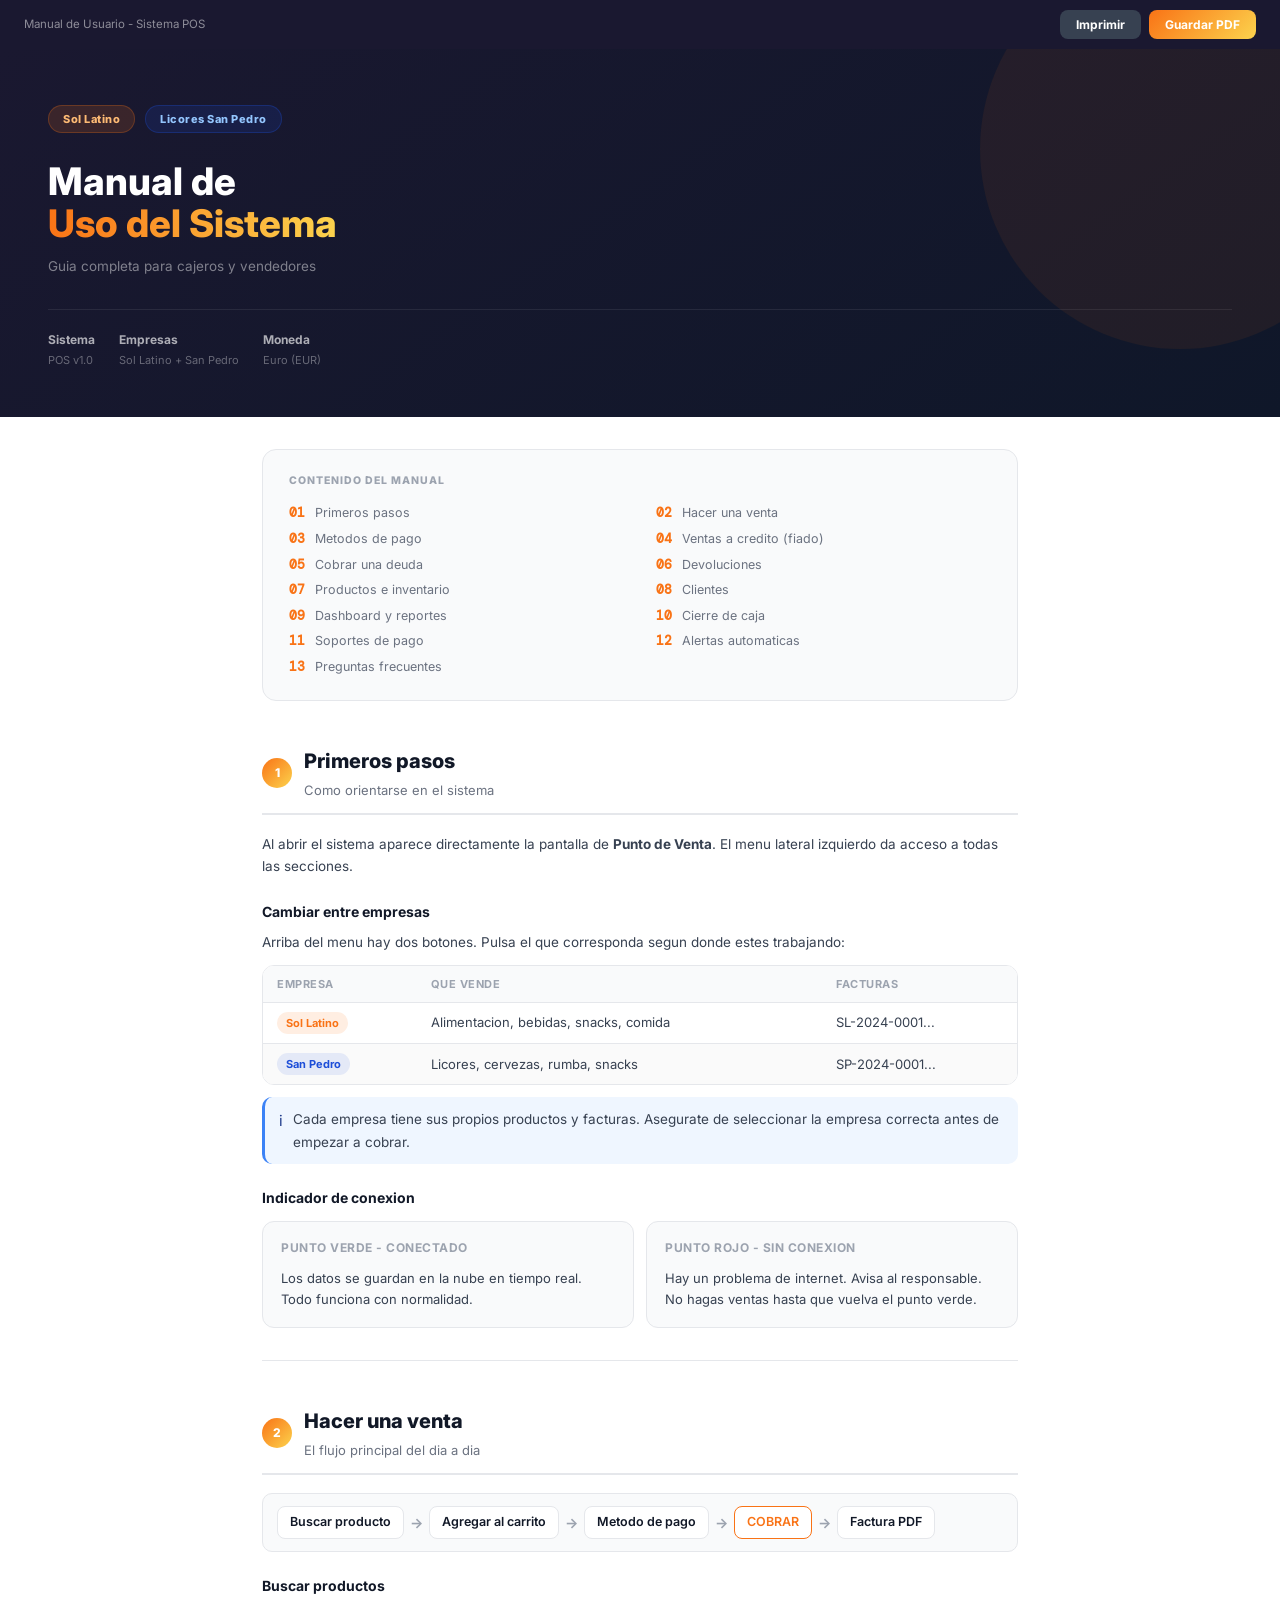
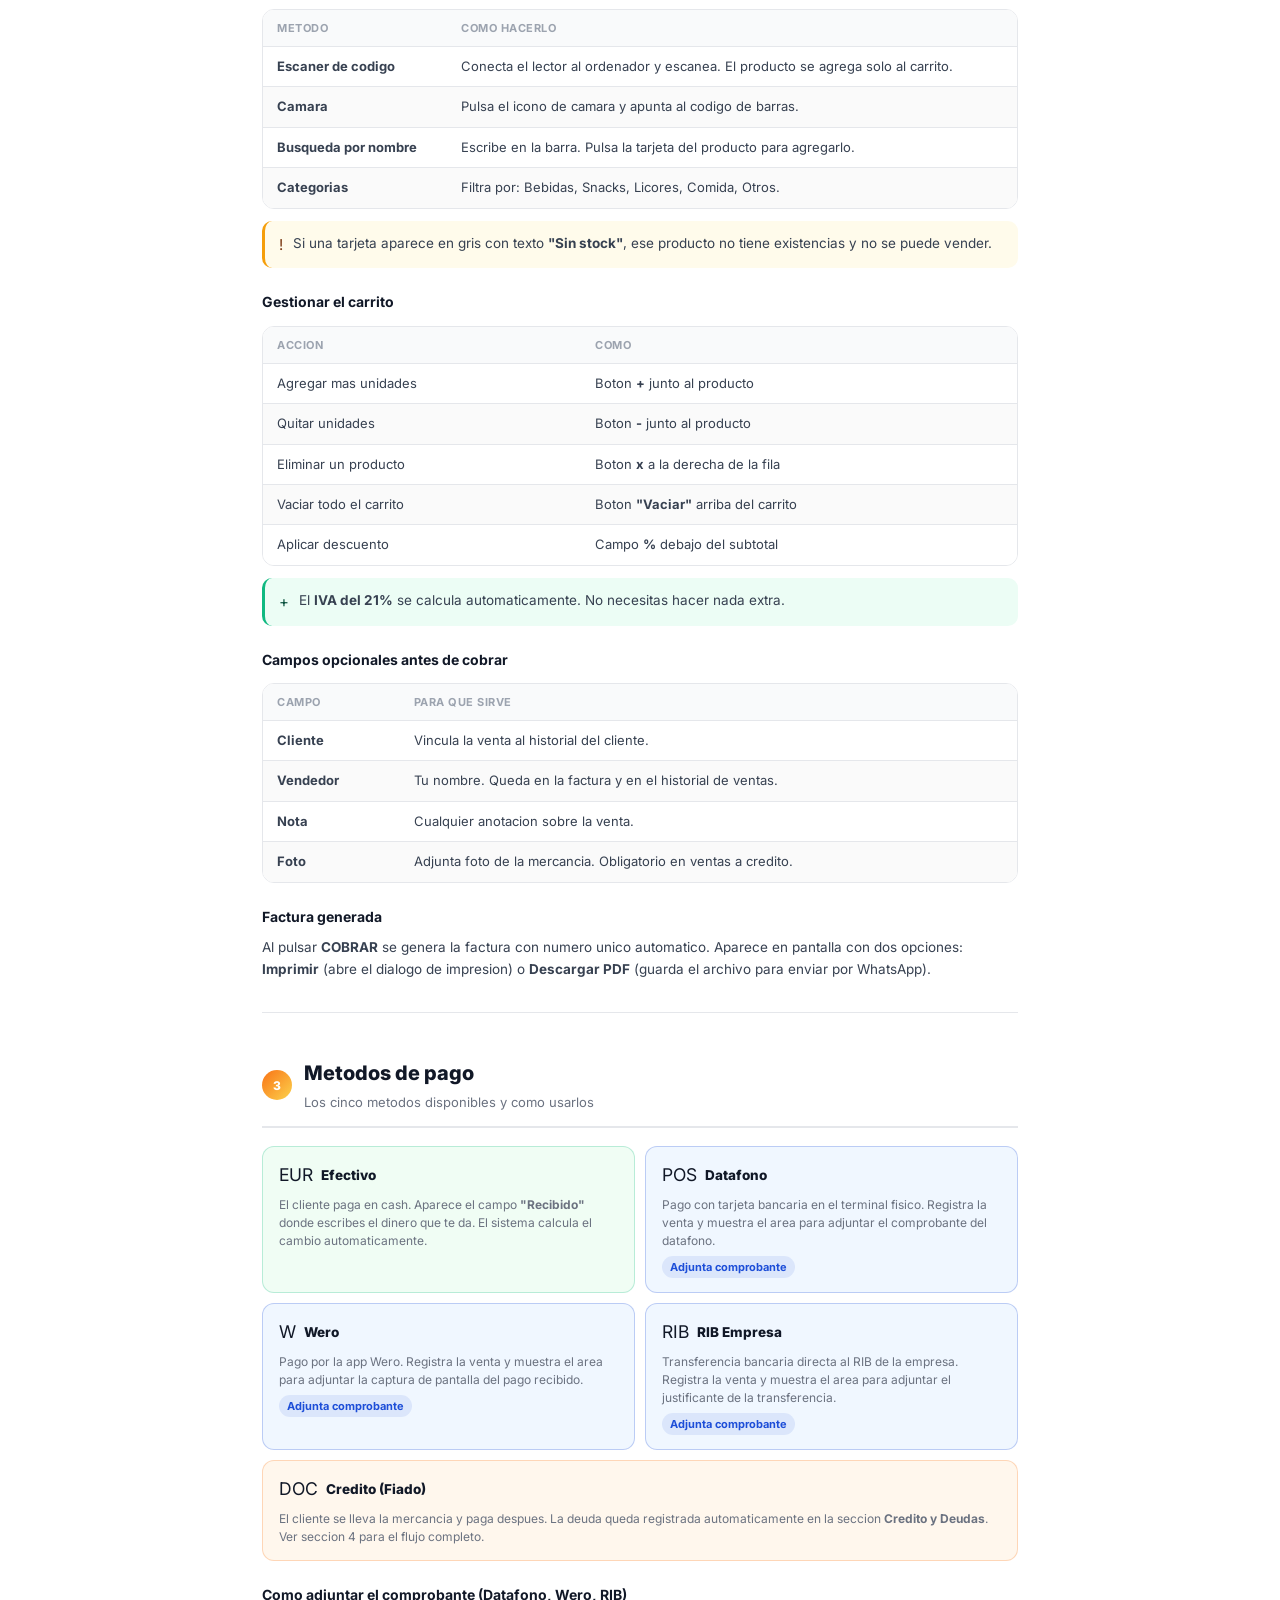
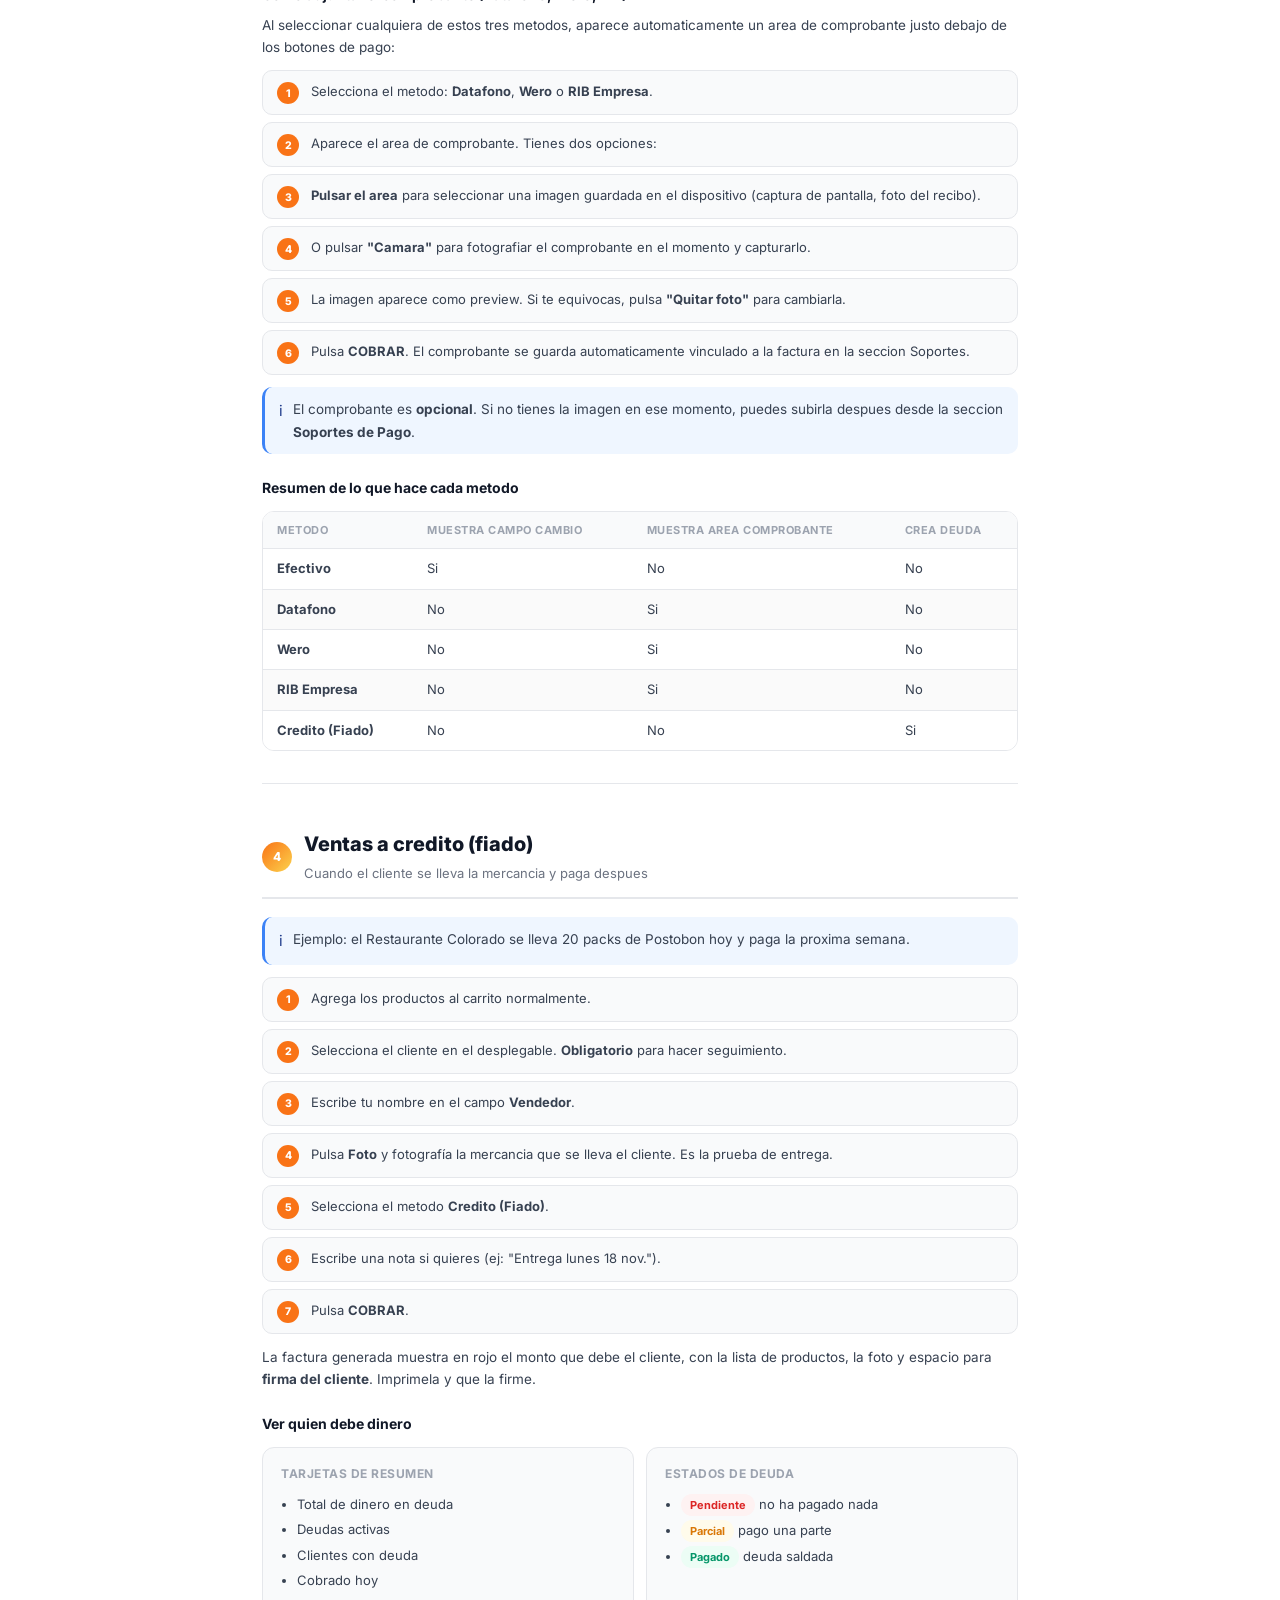
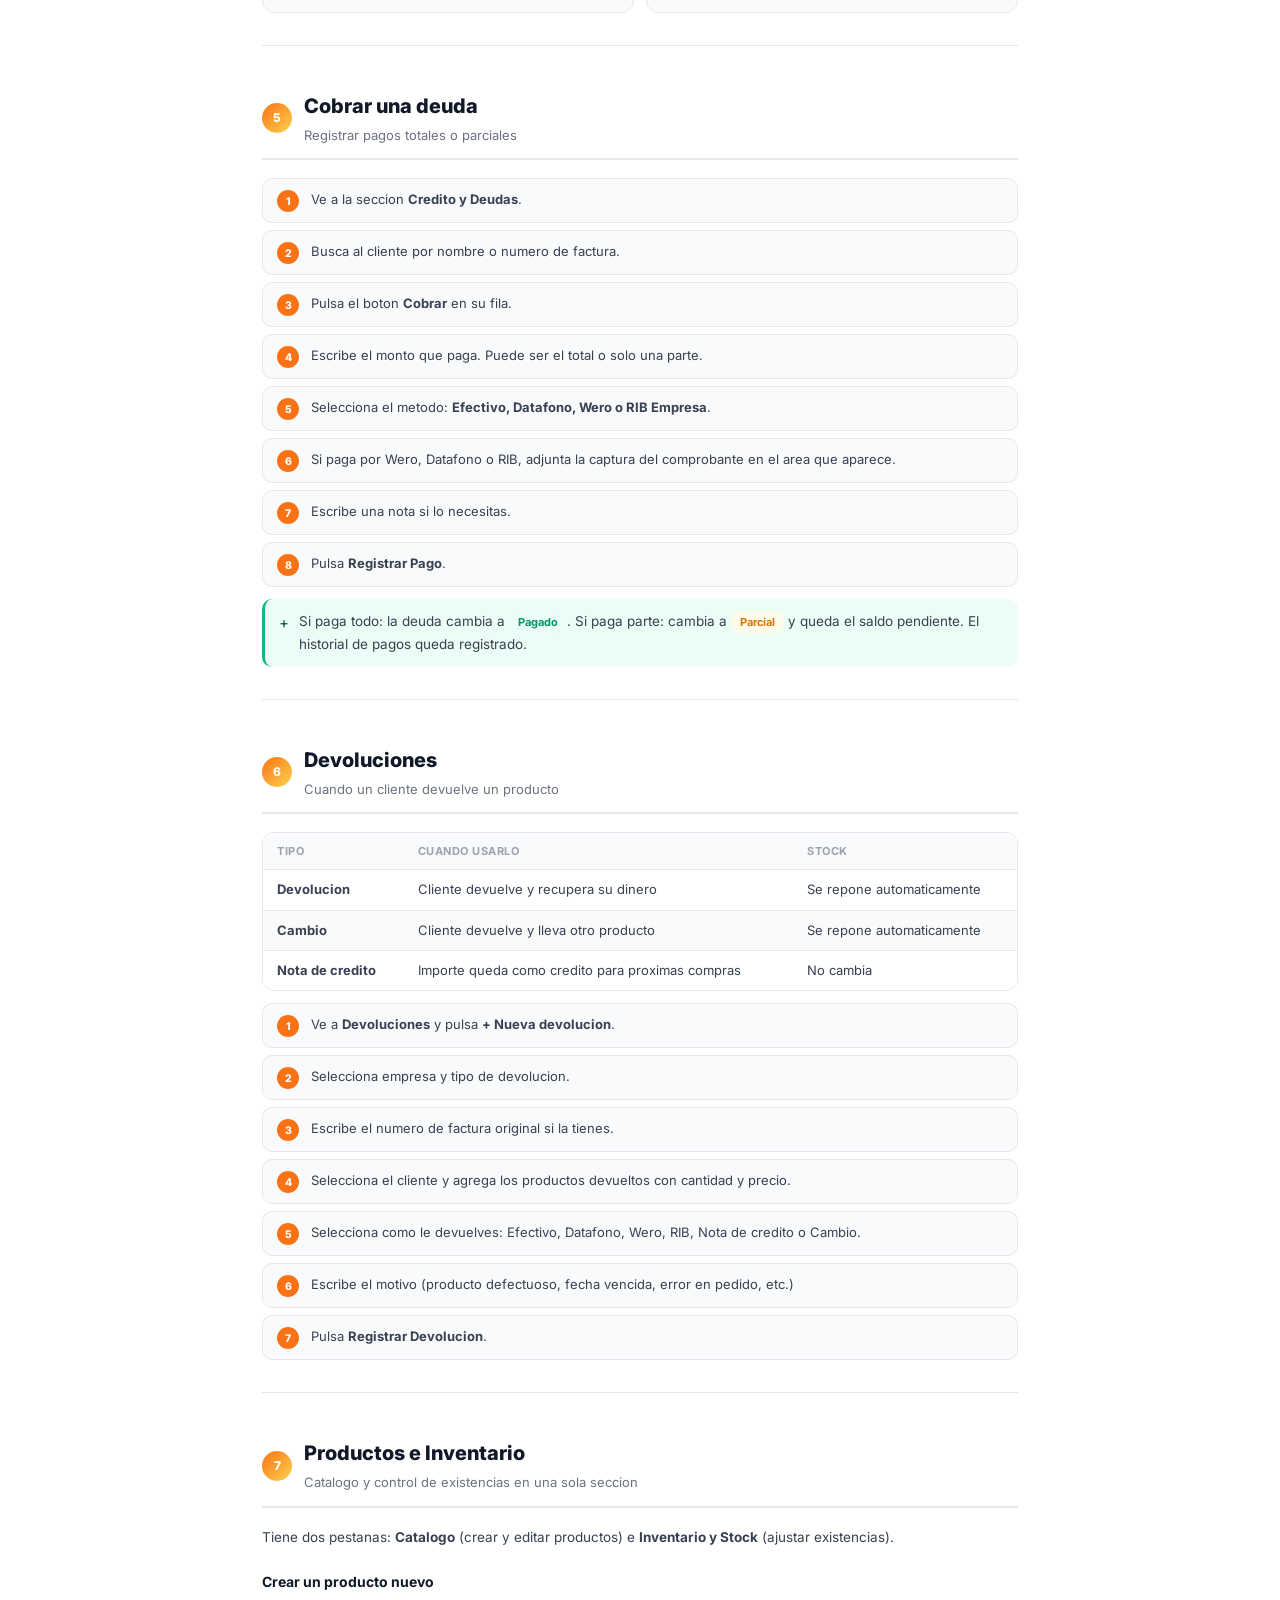
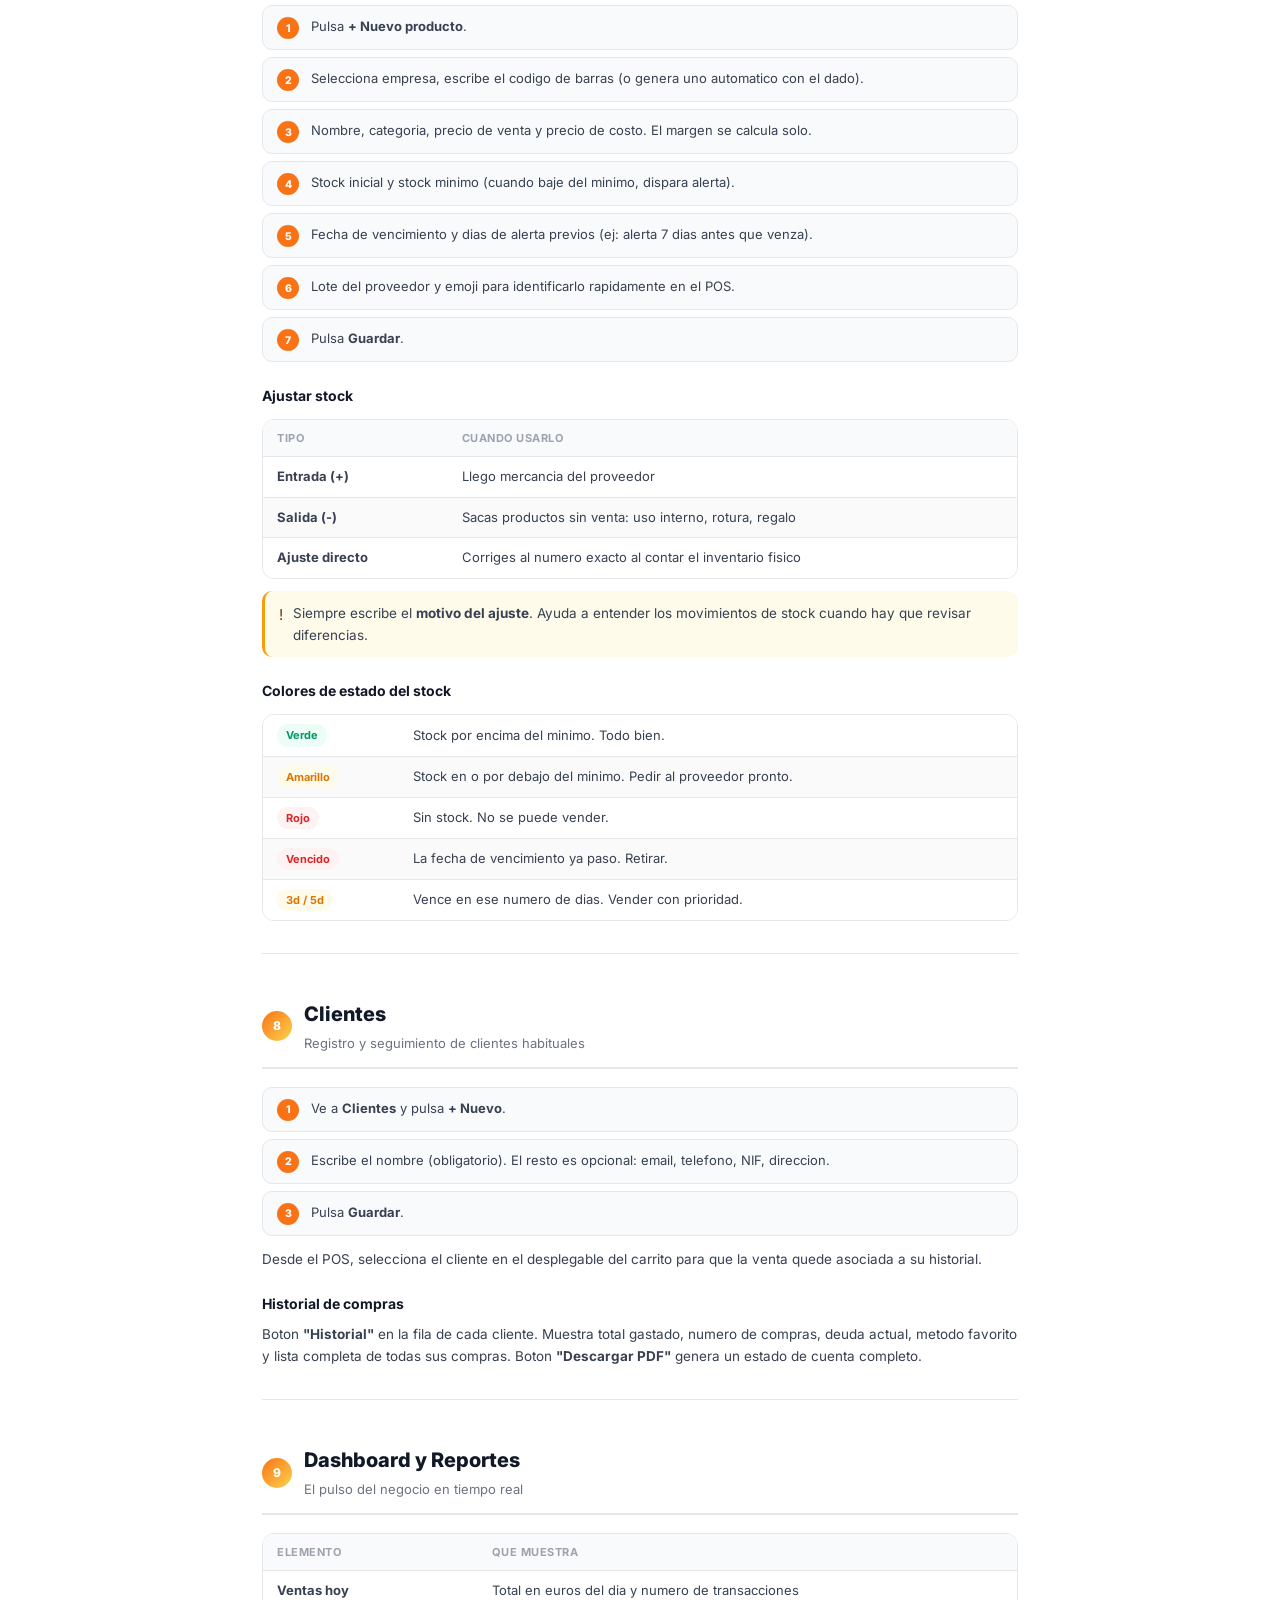
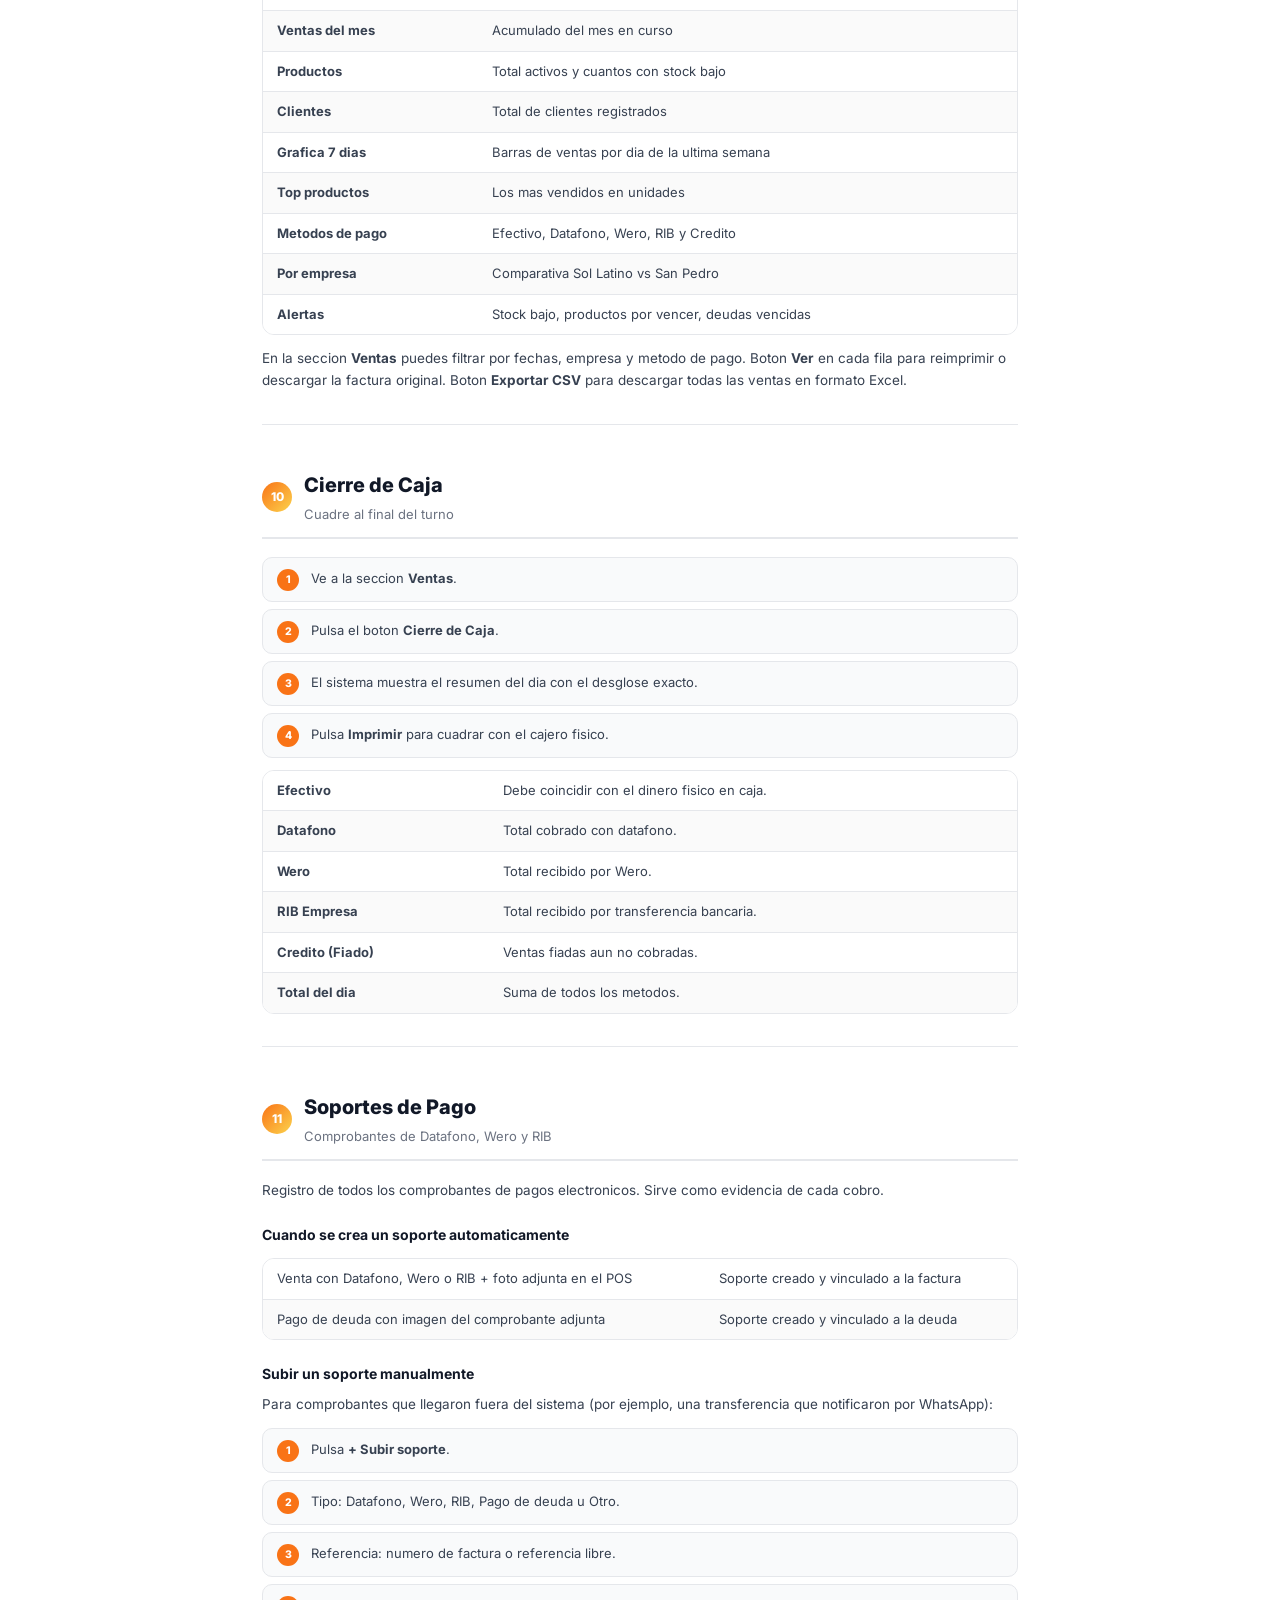
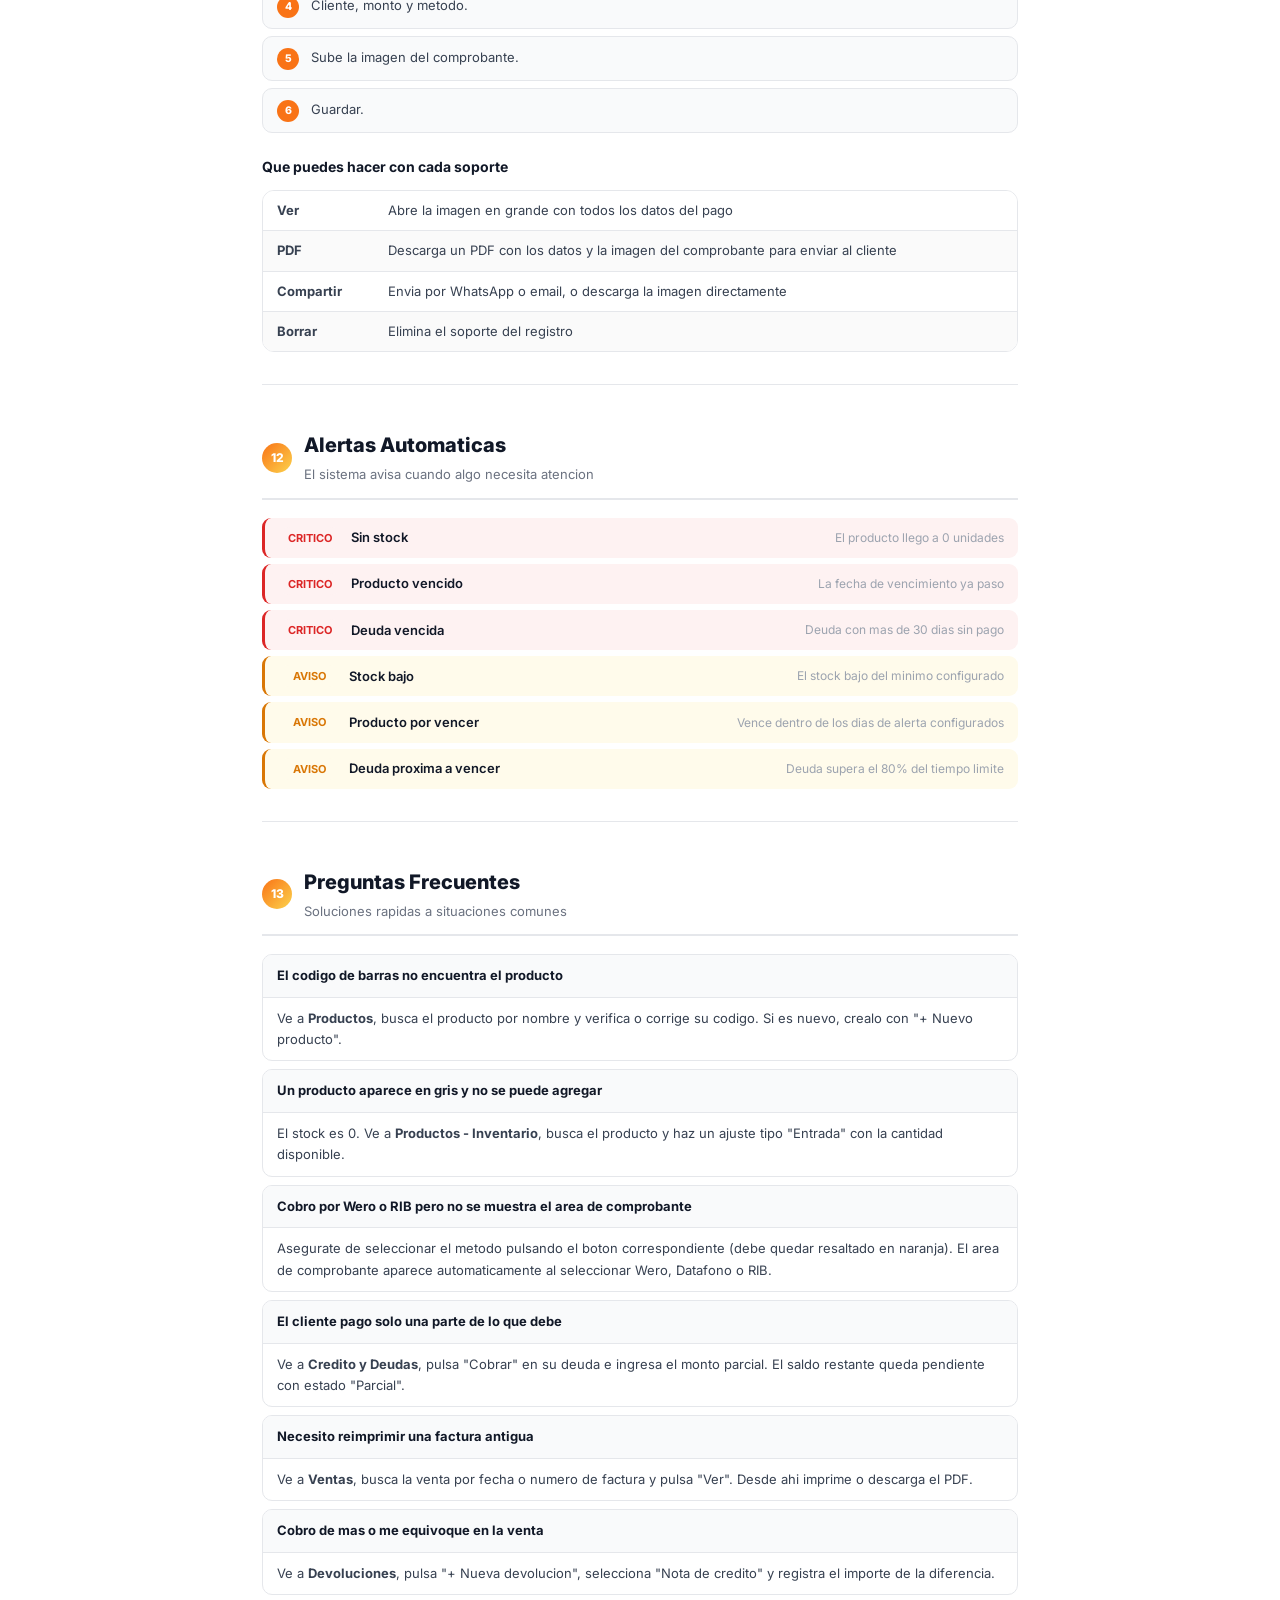
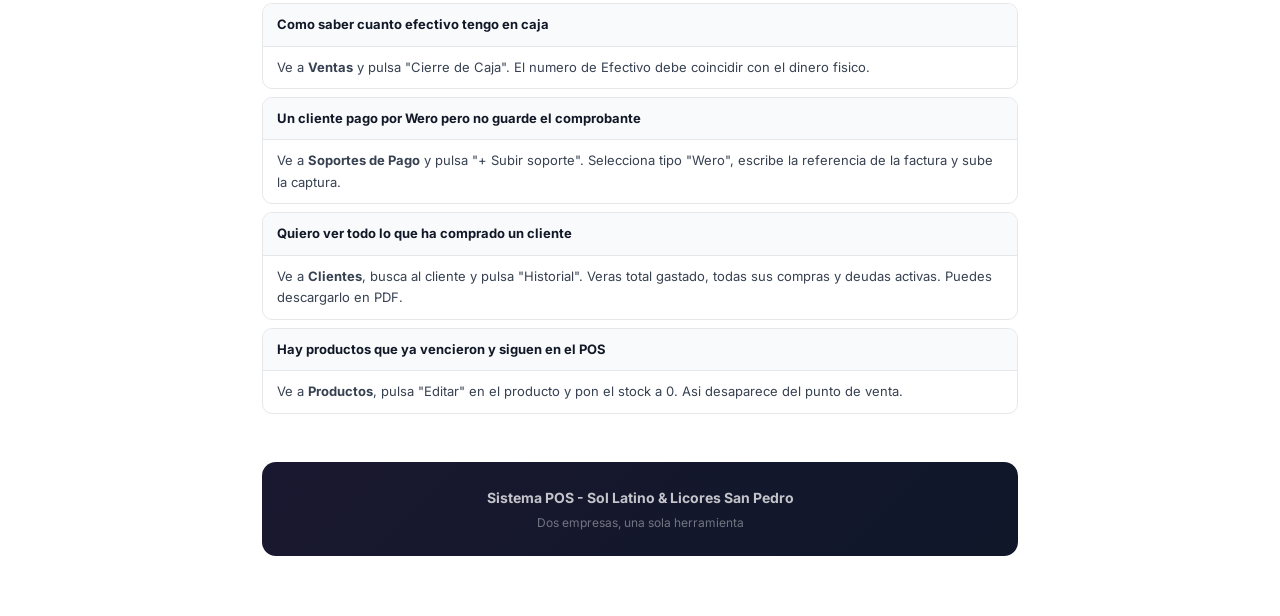
==== commit a132c221: "Manual actualizado: metodos pago Efectivo/Datafono/Wero/RIB/Credito, comprobantes adjuntos" ====
--- a/manual.html
+++ b/manual.html
@@ -6,506 +6,395 @@
 <title>Manual de Usuario - Sistema POS</title>
 <style>
 @import url('https://fonts.googleapis.com/css2?family=Inter:wght@400;500;600;700;800&family=DM+Mono:wght@400;500&display=swap');
-
-:root {
-  --sol:    #F97316;
-  --sol2:   #FCD34D;
-  --lic:    #1D4ED8;
-  --lic2:   #EAB308;
-  --text:   #111827;
-  --text2:  #6B7280;
-  --text3:  #9CA3AF;
-  --bg:     #F9FAFB;
-  --white:  #FFFFFF;
-  --border: #E5E7EB;
-  --green:  #059669;
-  --red:    #DC2626;
-  --amber:  #D97706;
-  --blue:   #2563EB;
+:root{
+  --sol:#F97316;--sol2:#FCD34D;--lic:#1D4ED8;
+  --text:#111827;--text2:#6B7280;--text3:#9CA3AF;
+  --bg:#F9FAFB;--white:#fff;--border:#E5E7EB;
+  --green:#059669;--red:#DC2626;--amber:#D97706;--blue:#2563EB;
 }
-
-* { box-sizing: border-box; margin: 0; padding: 0; }
-html { font-size: 13.5px; }
-body { font-family: 'Inter', sans-serif; color: var(--text); background: #fff; line-height: 1.65; }
-
-/* ── PRINT BAR ── */
-.print-bar {
-  position: sticky; top: 0; z-index: 200;
-  background: #1A1830; padding: 10px 24px;
-  display: flex; align-items: center; justify-content: space-between;
+*{box-sizing:border-box;margin:0;padding:0;}
+html{font-size:13.5px;}
+body{font-family:'Inter',sans-serif;color:var(--text);background:#fff;line-height:1.65;}
+
+.print-bar{position:sticky;top:0;z-index:200;background:#1A1830;padding:10px 24px;display:flex;align-items:center;justify-content:space-between;}
+.print-bar span{color:rgba(255,255,255,.5);font-size:11.5px;}
+.print-bar div{display:flex;gap:8px;}
+.btn-action{padding:7px 16px;border-radius:8px;border:none;font-family:inherit;font-size:12px;font-weight:700;cursor:pointer;transition:opacity .15s;}
+.btn-action:hover{opacity:.85;}
+.btn-print{background:#374151;color:#fff;}
+.btn-pdf{background:linear-gradient(135deg,#F97316,#FCD34D);color:#fff;}
+
+.cover{background:linear-gradient(145deg,#1A1830 0%,#0F1729 100%);padding:56px 48px 48px;position:relative;overflow:hidden;}
+.cover::before{content:'';position:absolute;width:400px;height:400px;border-radius:50%;background:rgba(249,115,22,.07);right:-100px;top:-100px;pointer-events:none;}
+.cover-logos{display:flex;gap:10px;margin-bottom:28px;}
+.cover-logo{padding:4px 14px;border-radius:100px;font-size:11px;font-weight:800;letter-spacing:.5px;}
+.cover-logo.sol{background:rgba(249,115,22,.15);color:#FDBA74;border:1px solid rgba(249,115,22,.25);}
+.cover-logo.lic{background:rgba(29,78,216,.15);color:#93C5FD;border:1px solid rgba(29,78,216,.3);}
+.cover-title{font-size:38px;font-weight:800;line-height:1.1;color:#fff;margin-bottom:10px;}
+.cover-title span{background:linear-gradient(90deg,#F97316,#FCD34D);-webkit-background-clip:text;-webkit-text-fill-color:transparent;background-clip:text;}
+.cover-sub{color:rgba(255,255,255,.45);font-size:13.5px;}
+.cover-ver{margin-top:32px;padding-top:20px;border-top:1px solid rgba(255,255,255,.08);display:flex;gap:24px;}
+.cover-ver-item{font-size:11px;color:rgba(255,255,255,.35);}
+.cover-ver-item strong{display:block;color:rgba(255,255,255,.65);font-size:12px;margin-bottom:1px;}
+
+.wrap{max-width:820px;margin:0 auto;padding:0 32px 60px;}
+
+.toc{background:var(--bg);border:1px solid var(--border);border-radius:14px;padding:22px 26px;margin:32px 0;}
+.toc-title{font-size:10.5px;font-weight:800;text-transform:uppercase;letter-spacing:1px;color:var(--text3);margin-bottom:14px;}
+.toc-grid{display:grid;grid-template-columns:1fr 1fr;gap:5px 32px;}
+.toc-item{display:flex;gap:8px;align-items:baseline;font-size:12.5px;}
+.toc-num{font-weight:800;color:var(--sol);min-width:18px;font-family:'DM Mono',monospace;}
+.toc-label{color:var(--text2);}
+
+.section{margin-top:44px;}
+.section-header{display:flex;align-items:center;gap:12px;margin-bottom:18px;padding-bottom:12px;border-bottom:2px solid var(--border);}
+.section-num{width:30px;height:30px;border-radius:50%;flex-shrink:0;background:linear-gradient(135deg,var(--sol),var(--sol2));color:#fff;font-size:12px;font-weight:800;display:flex;align-items:center;justify-content:center;}
+.section-title{font-size:20px;font-weight:800;color:var(--text);}
+.section-sub{font-size:13px;color:var(--text2);margin-top:2px;}
+
+h3{font-size:14px;font-weight:700;color:var(--text);margin:22px 0 8px;}
+p{color:#374151;margin-bottom:10px;font-size:13.5px;}
+
+.steps{display:flex;flex-direction:column;gap:7px;margin:12px 0;counter-reset:step;}
+.step{display:flex;gap:12px;align-items:flex-start;padding:10px 14px;background:var(--bg);border-radius:10px;border:1px solid var(--border);counter-increment:step;}
+.step::before{content:counter(step);min-width:22px;height:22px;border-radius:50%;background:var(--sol);color:#fff;font-size:10.5px;font-weight:800;display:flex;align-items:center;justify-content:center;flex-shrink:0;margin-top:1px;}
+.step p{margin:0;font-size:13px;}
+
+.tip{display:flex;gap:10px;padding:11px 14px;border-radius:10px;margin:12px 0;font-size:13px;}
+.tip .tip-mark{font-size:15px;flex-shrink:0;margin-top:1px;}
+.tip p{margin:0;}
+.tip.info{background:#EFF6FF;border-left:3px solid #3B82F6;color:#1E3A8A;}
+.tip.ok{background:#ECFDF5;border-left:3px solid #10B981;color:#064E3B;}
+.tip.warn{background:#FFFBEB;border-left:3px solid #F59E0B;color:#78350F;}
+.tip.red{background:#FEF2F2;border-left:3px solid #EF4444;color:#7F1D1D;}
+
+.tbl-wrap{border-radius:12px;overflow:hidden;border:1.5px solid var(--border);margin:12px 0;}
+table{width:100%;border-collapse:collapse;background:#fff;}
+thead th{background:var(--bg);padding:9px 14px;font-size:11px;font-weight:700;text-align:left;color:var(--text3);text-transform:uppercase;letter-spacing:.5px;border-bottom:1.5px solid var(--border);}
+tbody td{padding:9px 14px;font-size:13px;color:#374151;border-bottom:1px solid var(--border);}
+tbody tr:last-child td{border-bottom:none;}
+tbody tr:nth-child(even) td{background:#FAFAFA;}
+
+.tag{display:inline-flex;padding:2px 9px;border-radius:100px;font-size:11px;font-weight:700;white-space:nowrap;}
+.tag-sol{background:rgba(249,115,22,.12);color:var(--sol);}
+.tag-lic{background:rgba(29,78,216,.1);color:var(--lic);}
+.tag-ok{background:#ECFDF5;color:var(--green);}
+.tag-warn{background:#FFFBEB;color:var(--amber);}
+.tag-red{background:#FEF2F2;color:var(--red);}
+.tag-blue{background:#EFF6FF;color:var(--blue);}
+
+.flow{display:flex;align-items:center;gap:6px;flex-wrap:wrap;margin:12px 0;padding:12px 14px;background:var(--bg);border-radius:10px;border:1px solid var(--border);}
+.flow-box{padding:5px 12px;background:#fff;border:1.5px solid var(--border);border-radius:8px;font-size:12.5px;font-weight:600;color:var(--text);}
+.flow-box.hl{border-color:var(--sol);color:var(--sol);}
+.flow-arr{color:var(--text3);font-weight:700;font-size:14px;}
+
+.cards-2{display:grid;grid-template-columns:1fr 1fr;gap:12px;margin:12px 0;}
+.card{background:var(--bg);border:1.5px solid var(--border);border-radius:12px;padding:16px 18px;}
+.card-title{font-size:12px;font-weight:700;color:var(--text3);text-transform:uppercase;letter-spacing:.5px;margin-bottom:10px;}
+.card ul{padding-left:16px;}
+.card ul li{font-size:13px;color:#374151;margin-bottom:4px;}
+
+/* Payment method cards */
+.pay-methods{display:grid;grid-template-columns:1fr 1fr;gap:10px;margin:12px 0;}
+.pay-card{border:1.5px solid var(--border);border-radius:12px;padding:14px 16px;background:#fff;}
+.pay-card-header{display:flex;align-items:center;gap:8px;margin-bottom:6px;}
+.pay-card-icon{font-size:1.3rem;}
+.pay-card-name{font-weight:800;font-size:13.5px;color:var(--text);}
+.pay-card-desc{font-size:12px;color:var(--text2);line-height:1.5;}
+.pay-card.has-soporte{border-color:rgba(29,78,216,.25);background:#F0F7FF;}
+.pay-card.efectivo{border-color:rgba(16,185,129,.25);background:#F0FDF4;}
+.pay-card.credito{border-color:rgba(249,115,22,.25);background:#FFF7ED;}
+.pay-soporte-badge{display:inline-flex;align-items:center;gap:4px;margin-top:6px;padding:2px 8px;border-radius:100px;background:rgba(29,78,216,.1);color:var(--lic);font-size:11px;font-weight:700;}
+
+.alert-grid{display:flex;flex-direction:column;gap:6px;margin:12px 0;}
+.alert-row{display:flex;align-items:center;gap:10px;padding:9px 14px;border-radius:9px;font-size:13px;}
+.alert-row.r{background:#FEF2F2;border-left:3px solid var(--red);}
+.alert-row.w{background:#FFFBEB;border-left:3px solid var(--amber);}
+.alert-label{flex:1;font-weight:600;}
+.alert-when{color:var(--text3);font-size:12px;}
+
+.faq{display:flex;flex-direction:column;gap:8px;margin:12px 0;}
+.faq-item{border:1.5px solid var(--border);border-radius:10px;overflow:hidden;}
+.faq-q{background:var(--bg);padding:10px 14px;font-weight:700;font-size:13px;}
+.faq-a{padding:10px 14px;font-size:13px;color:#374151;border-top:1px solid var(--border);}
+
+hr.div{border:none;border-top:1px solid var(--border);margin:32px 0;}
+
+.footer{margin-top:48px;padding:24px 32px;background:linear-gradient(135deg,#1A1830,#0F1729);border-radius:14px;text-align:center;color:rgba(255,255,255,.4);font-size:12px;}
+.footer strong{display:block;color:rgba(255,255,255,.75);font-size:14px;margin-bottom:4px;}
+
+@media print{
+  .print-bar{display:none;}
+  .wrap{padding:0 20px;}
+  .cover{padding:36px 32px;}
+  .section{page-break-inside:avoid;}
+  .steps{page-break-inside:avoid;}
+  h3{page-break-after:avoid;}
+  .pb{page-break-before:always;}
 }
-.print-bar span { color: rgba(255,255,255,.5); font-size: 11.5px; }
-.print-bar div { display: flex; gap: 8px; }
-.btn-action {
-  padding: 7px 16px; border-radius: 8px; border: none;
-  font-family: inherit; font-size: 12px; font-weight: 700;
-  cursor: pointer; transition: opacity .15s;
-}
-.btn-action:hover { opacity: .85; }
-.btn-print { background: #374151; color: #fff; }
-.btn-pdf   { background: linear-gradient(135deg,#F97316,#FCD34D); color: #fff; }
-
-/* ── COVER ── */
-.cover {
-  background: linear-gradient(145deg, #1A1830 0%, #0F1729 100%);
-  padding: 56px 48px 48px;
-  position: relative; overflow: hidden;
-}
-.cover::before {
-  content: ''; position: absolute;
-  width: 400px; height: 400px; border-radius: 50%;
-  background: rgba(249,115,22,.07);
-  right: -100px; top: -100px; pointer-events: none;
-}
-.cover::after {
-  content: ''; position: absolute;
-  width: 300px; height: 300px; border-radius: 50%;
-  background: rgba(29,78,216,.07);
-  left: -80px; bottom: -80px; pointer-events: none;
-}
-.cover-logos {
-  display: flex; gap: 10px; margin-bottom: 28px;
-}
-.cover-logo {
-  padding: 4px 14px; border-radius: 100px;
-  font-size: 11px; font-weight: 800; letter-spacing: .5px;
-}
-.cover-logo.sol { background: rgba(249,115,22,.15); color: #FDBA74; border: 1px solid rgba(249,115,22,.25); }
-.cover-logo.lic { background: rgba(29,78,216,.15); color: #93C5FD; border: 1px solid rgba(29,78,216,.3); }
-.cover-title {
-  font-size: 38px; font-weight: 800; line-height: 1.1;
-  color: #fff; margin-bottom: 10px;
-}
-.cover-title span {
-  background: linear-gradient(90deg, #F97316, #FCD34D);
-  -webkit-background-clip: text; -webkit-text-fill-color: transparent;
-  background-clip: text;
-}
-.cover-sub { color: rgba(255,255,255,.45); font-size: 13.5px; }
-.cover-ver {
-  margin-top: 32px; padding-top: 20px;
-  border-top: 1px solid rgba(255,255,255,.08);
-  display: flex; gap: 24px;
-}
-.cover-ver-item { font-size: 11px; color: rgba(255,255,255,.35); }
-.cover-ver-item strong { display: block; color: rgba(255,255,255,.65); font-size: 12px; margin-bottom: 1px; }
-
-/* ── BODY WRAPPER ── */
-.wrap { max-width: 820px; margin: 0 auto; padding: 0 32px 60px; }
-
-/* ── TOC ── */
-.toc {
-  background: var(--bg); border: 1px solid var(--border);
-  border-radius: 14px; padding: 22px 26px; margin: 32px 0;
-}
-.toc-title { font-size: 10.5px; font-weight: 800; text-transform: uppercase; letter-spacing: 1px; color: var(--text3); margin-bottom: 14px; }
-.toc-grid { display: grid; grid-template-columns: 1fr 1fr; gap: 5px 32px; }
-.toc-item { display: flex; gap: 8px; align-items: baseline; font-size: 12.5px; }
-.toc-num { font-weight: 800; color: var(--sol); min-width: 18px; font-family: 'DM Mono', monospace; }
-.toc-label { color: var(--text2); }
-
-/* ── SECTION ── */
-.section { margin-top: 44px; }
-.section-header {
-  display: flex; align-items: center; gap: 12px;
-  margin-bottom: 18px; padding-bottom: 12px;
-  border-bottom: 2px solid var(--border);
-}
-.section-num {
-  width: 30px; height: 30px; border-radius: 50%; flex-shrink: 0;
-  background: linear-gradient(135deg, var(--sol), var(--sol2));
-  color: #fff; font-size: 12px; font-weight: 800;
-  display: flex; align-items: center; justify-content: center;
-}
-.section-title { font-size: 20px; font-weight: 800; color: var(--text); }
-.section-sub { font-size: 13px; color: var(--text2); margin-top: 2px; }
-
-/* ── HEADINGS ── */
-h3 { font-size: 14px; font-weight: 700; color: var(--text); margin: 22px 0 8px; }
-p  { color: #374151; margin-bottom: 10px; font-size: 13.5px; }
-
-/* ── STEPS ── */
-.steps { display: flex; flex-direction: column; gap: 7px; margin: 12px 0; counter-reset: step; }
-.step  {
-  display: flex; gap: 12px; align-items: flex-start;
-  padding: 10px 14px; background: var(--bg);
-  border-radius: 10px; border: 1px solid var(--border);
-  counter-increment: step;
-}
-.step::before {
-  content: counter(step);
-  min-width: 22px; height: 22px; border-radius: 50%;
-  background: var(--sol); color: #fff;
-  font-size: 10.5px; font-weight: 800;
-  display: flex; align-items: center; justify-content: center;
-  flex-shrink: 0; margin-top: 1px;
-}
-.step p { margin: 0; font-size: 13px; }
-.step p strong { color: var(--text); }
-
-/* ── TIPS ── */
-.tip {
-  display: flex; gap: 10px; padding: 11px 14px;
-  border-radius: 10px; margin: 12px 0; font-size: 13px;
-}
-.tip .tip-mark { font-size: 15px; flex-shrink: 0; margin-top: 1px; }
-.tip p { margin: 0; }
-.tip.info  { background: #EFF6FF; border-left: 3px solid #3B82F6; color: #1E3A8A; }
-.tip.ok    { background: #ECFDF5; border-left: 3px solid #10B981; color: #064E3B; }
-.tip.warn  { background: #FFFBEB; border-left: 3px solid #F59E0B; color: #78350F; }
-.tip.red   { background: #FEF2F2; border-left: 3px solid #EF4444; color: #7F1D1D; }
-
-/* ── TABLE ── */
-.tbl-wrap { border-radius: 12px; overflow: hidden; border: 1.5px solid var(--border); margin: 12px 0; }
-table { width: 100%; border-collapse: collapse; background: #fff; }
-thead th {
-  background: var(--bg); padding: 9px 14px;
-  font-size: 11px; font-weight: 700; text-align: left;
-  color: var(--text3); text-transform: uppercase; letter-spacing: .5px;
-  border-bottom: 1.5px solid var(--border);
-}
-tbody td {
-  padding: 9px 14px; font-size: 13px; color: #374151;
-  border-bottom: 1px solid var(--border);
-}
-tbody tr:last-child td { border-bottom: none; }
-tbody tr:nth-child(even) td { background: #FAFAFA; }
-
-/* ── BADGES ── */
-.tag {
-  display: inline-flex; padding: 2px 9px; border-radius: 100px;
-  font-size: 11px; font-weight: 700; white-space: nowrap;
-}
-.tag-sol  { background: rgba(249,115,22,.12); color: var(--sol); }
-.tag-lic  { background: rgba(29,78,216,.1);   color: var(--lic); }
-.tag-ok   { background: #ECFDF5; color: var(--green); }
-.tag-warn { background: #FFFBEB; color: var(--amber); }
-.tag-red  { background: #FEF2F2; color: var(--red); }
-.tag-blue { background: #EFF6FF; color: var(--blue); }
-
-/* ── FLOW ── */
-.flow {
-  display: flex; align-items: center; gap: 6px;
-  flex-wrap: wrap; margin: 12px 0; padding: 12px 14px;
-  background: var(--bg); border-radius: 10px; border: 1px solid var(--border);
-}
-.flow-box {
-  padding: 5px 12px; background: #fff;
-  border: 1.5px solid var(--border); border-radius: 8px;
-  font-size: 12.5px; font-weight: 600; color: var(--text);
-}
-.flow-box.highlight { border-color: var(--sol); color: var(--sol); }
-.flow-arr { color: var(--text3); font-weight: 700; font-size: 14px; }
-
-/* ── SPLIT CARDS ── */
-.cards-2 { display: grid; grid-template-columns: 1fr 1fr; gap: 12px; margin: 12px 0; }
-.card {
-  background: var(--bg); border: 1.5px solid var(--border);
-  border-radius: 12px; padding: 16px 18px;
-}
-.card-title { font-size: 12px; font-weight: 700; color: var(--text3); text-transform: uppercase; letter-spacing: .5px; margin-bottom: 10px; }
-.card ul { padding-left: 16px; }
-.card ul li { font-size: 13px; color: #374151; margin-bottom: 4px; }
-
-/* ── ALERT TYPES ── */
-.alert-grid { display: flex; flex-direction: column; gap: 6px; margin: 12px 0; }
-.alert-row {
-  display: flex; align-items: center; gap: 10px;
-  padding: 9px 14px; border-radius: 9px; font-size: 13px;
-}
-.alert-row.r { background: #FEF2F2; border-left: 3px solid var(--red); }
-.alert-row.w { background: #FFFBEB; border-left: 3px solid var(--amber); }
-.alert-label { flex: 1; font-weight: 600; }
-.alert-when  { color: var(--text3); font-size: 12px; }
-
-/* ── FAQ ── */
-.faq { display: flex; flex-direction: column; gap: 8px; margin: 12px 0; }
-.faq-item { border: 1.5px solid var(--border); border-radius: 10px; overflow: hidden; }
-.faq-q { background: var(--bg); padding: 10px 14px; font-weight: 700; font-size: 13px; }
-.faq-a { padding: 10px 14px; font-size: 13px; color: #374151; border-top: 1px solid var(--border); }
-
-/* ── DIVIDER ── */
-.divider { border: none; border-top: 1px solid var(--border); margin: 32px 0; }
-
-/* ── FOOTER ── */
-.footer {
-  margin-top: 48px; padding: 24px 32px;
-  background: linear-gradient(135deg, #1A1830, #0F1729);
-  border-radius: 14px; text-align: center;
-  color: rgba(255,255,255,.4); font-size: 12px;
-}
-.footer strong { display: block; color: rgba(255,255,255,.75); font-size: 14px; margin-bottom: 4px; }
-
-/* ── PRINT ── */
-@media print {
-  .print-bar { display: none; }
-  .wrap { padding: 0 20px; }
-  .cover { padding: 36px 32px; }
-  .section { page-break-inside: avoid; }
-  .steps { page-break-inside: avoid; }
-  h3 { page-break-after: avoid; }
-  .pb { page-break-before: always; }
-  body { font-size: 12px; }
-}
-@page { margin: 1.2cm 1.5cm; size: A4; }
+@page{margin:1.2cm 1.5cm;size:A4;}
 </style>
 </head>
 <body>
 
-<!-- PRINT BAR -->
-<div class="print-bar no-print">
-  <span>Manual de Usuario — Sistema POS</span>
+<div class="print-bar">
+  <span>Manual de Usuario - Sistema POS</span>
   <div>
-    <button class="btn-action btn-print" onclick="window.print()">🖨 Imprimir</button>
-    <button class="btn-action btn-pdf"   onclick="window.print()">📄 Guardar PDF</button>
-  </div>
-</div>
-
-<!-- COVER -->
+    <button class="btn-action btn-print" onclick="window.print()">Imprimir</button>
+    <button class="btn-action btn-pdf"   onclick="window.print()">Guardar PDF</button>
+  </div>
+</div>
+
 <div class="cover">
   <div class="cover-logos">
-    <span class="cover-logo sol">☀ Sol Latino</span>
-    <span class="cover-logo lic">👑 Licores San Pedro</span>
+    <span class="cover-logo sol">Sol Latino</span>
+    <span class="cover-logo lic">Licores San Pedro</span>
   </div>
   <div class="cover-title">Manual de<br><span>Uso del Sistema</span></div>
   <div class="cover-sub">Guia completa para cajeros y vendedores</div>
   <div class="cover-ver">
     <div class="cover-ver-item"><strong>Sistema</strong>POS v1.0</div>
-    <div class="cover-ver-item"><strong>Empresas</strong>Sol Latino · San Pedro</div>
-    <div class="cover-ver-item"><strong>Moneda</strong>Euro (€)</div>
+    <div class="cover-ver-item"><strong>Empresas</strong>Sol Latino + San Pedro</div>
+    <div class="cover-ver-item"><strong>Moneda</strong>Euro (EUR)</div>
   </div>
 </div>
 
 <div class="wrap">
 
-<!-- TOC -->
 <div class="toc">
   <div class="toc-title">Contenido del manual</div>
   <div class="toc-grid">
     <div class="toc-item"><span class="toc-num">01</span><span class="toc-label">Primeros pasos</span></div>
     <div class="toc-item"><span class="toc-num">02</span><span class="toc-label">Hacer una venta</span></div>
-    <div class="toc-item"><span class="toc-num">03</span><span class="toc-label">Ventas a credito (fiado)</span></div>
-    <div class="toc-item"><span class="toc-num">04</span><span class="toc-label">Cobrar una deuda</span></div>
-    <div class="toc-item"><span class="toc-num">05</span><span class="toc-label">Devoluciones</span></div>
-    <div class="toc-item"><span class="toc-num">06</span><span class="toc-label">Productos e inventario</span></div>
-    <div class="toc-item"><span class="toc-num">07</span><span class="toc-label">Clientes</span></div>
-    <div class="toc-item"><span class="toc-num">08</span><span class="toc-label">Dashboard y reportes</span></div>
-    <div class="toc-item"><span class="toc-num">09</span><span class="toc-label">Cierre de caja</span></div>
-    <div class="toc-item"><span class="toc-num">10</span><span class="toc-label">Soportes de pago</span></div>
-    <div class="toc-item"><span class="toc-num">11</span><span class="toc-label">Alertas</span></div>
-    <div class="toc-item"><span class="toc-num">12</span><span class="toc-label">Preguntas frecuentes</span></div>
-  </div>
-</div>
-
-
-<!-- 01 PRIMEROS PASOS -->
+    <div class="toc-item"><span class="toc-num">03</span><span class="toc-label">Metodos de pago</span></div>
+    <div class="toc-item"><span class="toc-num">04</span><span class="toc-label">Ventas a credito (fiado)</span></div>
+    <div class="toc-item"><span class="toc-num">05</span><span class="toc-label">Cobrar una deuda</span></div>
+    <div class="toc-item"><span class="toc-num">06</span><span class="toc-label">Devoluciones</span></div>
+    <div class="toc-item"><span class="toc-num">07</span><span class="toc-label">Productos e inventario</span></div>
+    <div class="toc-item"><span class="toc-num">08</span><span class="toc-label">Clientes</span></div>
+    <div class="toc-item"><span class="toc-num">09</span><span class="toc-label">Dashboard y reportes</span></div>
+    <div class="toc-item"><span class="toc-num">10</span><span class="toc-label">Cierre de caja</span></div>
+    <div class="toc-item"><span class="toc-num">11</span><span class="toc-label">Soportes de pago</span></div>
+    <div class="toc-item"><span class="toc-num">12</span><span class="toc-label">Alertas automaticas</span></div>
+    <div class="toc-item"><span class="toc-num">13</span><span class="toc-label">Preguntas frecuentes</span></div>
+  </div>
+</div>
+
+
+<!-- 01 -->
 <div class="section">
   <div class="section-header">
     <div class="section-num">1</div>
-    <div>
-      <div class="section-title">Primeros pasos</div>
-      <div class="section-sub">Como orientarse en el sistema</div>
-    </div>
-  </div>
-
-  <p>Al abrir el sistema verás la pantalla de <strong>Punto de Venta</strong> directamente. En el lado izquierdo hay un menu con todas las secciones disponibles.</p>
+    <div><div class="section-title">Primeros pasos</div><div class="section-sub">Como orientarse en el sistema</div></div>
+  </div>
+
+  <p>Al abrir el sistema aparece directamente la pantalla de <strong>Punto de Venta</strong>. El menu lateral izquierdo da acceso a todas las secciones.</p>
 
   <h3>Cambiar entre empresas</h3>
-  <p>Arriba del menu lateral hay dos botones. Pulsa el que corresponda según donde estés trabajando:</p>
-  <div class="tbl-wrap">
-    <table>
-      <thead><tr><th>Empresa</th><th>Que vende</th><th>Facturas</th></tr></thead>
-      <tbody>
-        <tr><td><span class="tag tag-sol">Sol Latino</span></td><td>Alimentacion, bebidas, snacks, comida rapida</td><td>SL-2024-0001, SL-2024-0002...</td></tr>
-        <tr><td><span class="tag tag-lic">San Pedro</span></td><td>Licores, cervezas, rumba, snacks</td><td>SP-2024-0001, SP-2024-0002...</td></tr>
-      </tbody>
-    </table>
-  </div>
-
-  <div class="tip info">
-    <span class="tip-mark">💡</span>
-    <p>Cada empresa tiene sus propios productos y sus propias facturas. Asegurate de seleccionar la empresa correcta antes de empezar a cobrar.</p>
-  </div>
-
-  <h3>El punto de conexion</h3>
-  <p>En la barra superior verás un pequeño punto junto al nombre de la empresa:</p>
+  <p>Arriba del menu hay dos botones. Pulsa el que corresponda segun donde estes trabajando:</p>
+  <div class="tbl-wrap"><table>
+    <thead><tr><th>Empresa</th><th>Que vende</th><th>Facturas</th></tr></thead>
+    <tbody>
+      <tr><td><span class="tag tag-sol">Sol Latino</span></td><td>Alimentacion, bebidas, snacks, comida</td><td>SL-2024-0001...</td></tr>
+      <tr><td><span class="tag tag-lic">San Pedro</span></td><td>Licores, cervezas, rumba, snacks</td><td>SP-2024-0001...</td></tr>
+    </tbody>
+  </table></div>
+
+  <div class="tip info"><span class="tip-mark">i</span><p>Cada empresa tiene sus propios productos y facturas. Asegurate de seleccionar la empresa correcta antes de empezar a cobrar.</p></div>
+
+  <h3>Indicador de conexion</h3>
   <div class="cards-2">
-    <div class="card">
-      <div class="card-title">Punto verde — Conectado</div>
-      <p style="margin:0;font-size:13px;">Los datos se guardan en la nube en tiempo real. Todo funciona con normalidad.</p>
-    </div>
-    <div class="card">
-      <div class="card-title">Punto rojo — Sin conexion</div>
-      <p style="margin:0;font-size:13px;">Hay un problema de internet. Avisa al responsable. No hagas ventas hasta que vuelva el punto verde.</p>
-    </div>
-  </div>
-</div>
-
-<hr class="divider"/>
-
-
-<!-- 02 HACER UNA VENTA -->
+    <div class="card"><div class="card-title">Punto verde - Conectado</div><p style="margin:0;font-size:13px;">Los datos se guardan en la nube en tiempo real. Todo funciona con normalidad.</p></div>
+    <div class="card"><div class="card-title">Punto rojo - Sin conexion</div><p style="margin:0;font-size:13px;">Hay un problema de internet. Avisa al responsable. No hagas ventas hasta que vuelva el punto verde.</p></div>
+  </div>
+</div>
+
+<hr class="div"/>
+
+
+<!-- 02 -->
 <div class="section pb">
   <div class="section-header">
     <div class="section-num">2</div>
-    <div>
-      <div class="section-title">Hacer una venta</div>
-      <div class="section-sub">El flujo principal del dia a dia</div>
-    </div>
+    <div><div class="section-title">Hacer una venta</div><div class="section-sub">El flujo principal del dia a dia</div></div>
   </div>
 
   <div class="flow">
-    <span class="flow-box">Buscar producto</span><span class="flow-arr">→</span>
-    <span class="flow-box">Carrito</span><span class="flow-arr">→</span>
-    <span class="flow-box">Metodo de pago</span><span class="flow-arr">→</span>
-    <span class="flow-box highlight">COBRAR</span><span class="flow-arr">→</span>
-    <span class="flow-box">Factura</span>
-  </div>
-
-  <h3>Paso 1 — Buscar el producto</h3>
-  <p>Tienes tres formas de agregar productos al carrito:</p>
-  <div class="tbl-wrap">
-    <table>
-      <thead><tr><th>Metodo</th><th>Como hacerlo</th></tr></thead>
-      <tbody>
-        <tr><td><strong>Escaner de codigo</strong></td><td>Conecta el lector al ordenador y escanea. El producto se agrega solo al carrito.</td></tr>
-        <tr><td><strong>Camara</strong></td><td>Pulsa el icono de camara, apunta al codigo de barras del producto.</td></tr>
-        <tr><td><strong>Busqueda por nombre</strong></td><td>Escribe en la barra de busqueda. Pulsa la tarjeta del producto para agregarlo.</td></tr>
-        <tr><td><strong>Categorias</strong></td><td>Filtra por: Bebidas, Snacks, Licores, Comida, Otros. Pulsa la tarjeta.</td></tr>
-      </tbody>
-    </table>
-  </div>
-
-  <div class="tip warn">
-    <span class="tip-mark">⚠</span>
-    <p>Si una tarjeta aparece en gris con texto <strong>"Sin stock"</strong>, ese producto no tiene existencias. No se puede agregar al carrito.</p>
-  </div>
-
-  <h3>Paso 2 — Gestionar el carrito</h3>
-  <div class="tbl-wrap">
-    <table>
-      <thead><tr><th>Accion</th><th>Como</th></tr></thead>
-      <tbody>
-        <tr><td>Agregar mas unidades</td><td>Boton <strong>+</strong> junto al producto en el carrito</td></tr>
-        <tr><td>Quitar unidades</td><td>Boton <strong>−</strong> junto al producto</td></tr>
-        <tr><td>Eliminar un producto</td><td>Boton <strong>x</strong> a la derecha de la fila</td></tr>
-        <tr><td>Vaciar todo el carrito</td><td>Boton <strong>"Vaciar"</strong> arriba del carrito</td></tr>
-        <tr><td>Aplicar descuento</td><td>Campo <strong>%</strong> debajo del subtotal. Escribe el porcentaje.</td></tr>
-      </tbody>
-    </table>
-  </div>
-
-  <div class="tip ok">
-    <span class="tip-mark">✓</span>
-    <p>El <strong>IVA del 21%</strong> se calcula automaticamente. No necesitas hacer nada extra.</p>
-  </div>
-
-  <h3>Paso 3 — Campos opcionales</h3>
-  <p>Antes de cobrar puedes rellenar estos campos si es necesario:</p>
-  <div class="tbl-wrap">
-    <table>
-      <thead><tr><th>Campo</th><th>Para que sirve</th></tr></thead>
-      <tbody>
-        <tr><td><strong>Cliente</strong></td><td>Vincula la venta a un cliente registrado. Aparece en su historial.</td></tr>
-        <tr><td><strong>Vendedor</strong></td><td>Tu nombre. Queda registrado en la factura y en el historial de ventas.</td></tr>
-        <tr><td><strong>Nota</strong></td><td>Cualquier anotacion sobre la venta (instrucciones especiales, referencias, etc.)</td></tr>
-        <tr><td><strong>Foto</strong></td><td>Adjunta una foto de la mercancia. Muy importante en ventas a credito.</td></tr>
-      </tbody>
-    </table>
-  </div>
-
-  <h3>Paso 4 — Elegir metodo de pago</h3>
-  <div class="tbl-wrap">
-    <table>
-      <thead><tr><th>Metodo</th><th>Que ocurre</th></tr></thead>
-      <tbody>
-        <tr><td><strong>Efectivo</strong></td><td>Escribe cuanto te da el cliente en "Recibido". El sistema calcula el cambio automaticamente.</td></tr>
-        <tr><td><strong>Tarjeta</strong></td><td>Registra la venta. Puedes adjuntar foto del comprobante si quieres.</td></tr>
-        <tr><td><strong>Bizum</strong></td><td>Registra la venta. Puedes adjuntar captura del Bizum recibido.</td></tr>
-        <tr><td><strong>Credito</strong></td><td>El cliente se lleva la mercancia y queda debiendo. Ver seccion 3.</td></tr>
-      </tbody>
-    </table>
-  </div>
-
-  <h3>Paso 5 — Cobrar y factura</h3>
-  <div class="steps">
-    <div class="step"><p>Pulsa el boton naranja <strong>COBRAR</strong>.</p></div>
-    <div class="step"><p>El sistema genera la factura automaticamente con numero correlativo unico.</p></div>
-    <div class="step"><p>Aparece la factura en pantalla. Tienes dos opciones:</p></div>
-    <div class="step"><p><strong>Imprimir</strong> — abre el dialogo de impresion del navegador para imprimir en papel.</p></div>
-    <div class="step"><p><strong>Descargar PDF</strong> — guarda la factura como archivo PDF para enviar por WhatsApp o email.</p></div>
-  </div>
-</div>
-
-<hr class="divider"/>
-
-
-<!-- 03 VENTAS A CREDITO -->
+    <span class="flow-box">Buscar producto</span><span class="flow-arr">-&gt;</span>
+    <span class="flow-box">Agregar al carrito</span><span class="flow-arr">-&gt;</span>
+    <span class="flow-box">Metodo de pago</span><span class="flow-arr">-&gt;</span>
+    <span class="flow-box hl">COBRAR</span><span class="flow-arr">-&gt;</span>
+    <span class="flow-box">Factura PDF</span>
+  </div>
+
+  <h3>Buscar productos</h3>
+  <div class="tbl-wrap"><table>
+    <thead><tr><th>Metodo</th><th>Como hacerlo</th></tr></thead>
+    <tbody>
+      <tr><td><strong>Escaner de codigo</strong></td><td>Conecta el lector al ordenador y escanea. El producto se agrega solo al carrito.</td></tr>
+      <tr><td><strong>Camara</strong></td><td>Pulsa el icono de camara y apunta al codigo de barras.</td></tr>
+      <tr><td><strong>Busqueda por nombre</strong></td><td>Escribe en la barra. Pulsa la tarjeta del producto para agregarlo.</td></tr>
+      <tr><td><strong>Categorias</strong></td><td>Filtra por: Bebidas, Snacks, Licores, Comida, Otros.</td></tr>
+    </tbody>
+  </table></div>
+
+  <div class="tip warn"><span class="tip-mark">!</span><p>Si una tarjeta aparece en gris con texto <strong>"Sin stock"</strong>, ese producto no tiene existencias y no se puede vender.</p></div>
+
+  <h3>Gestionar el carrito</h3>
+  <div class="tbl-wrap"><table>
+    <thead><tr><th>Accion</th><th>Como</th></tr></thead>
+    <tbody>
+      <tr><td>Agregar mas unidades</td><td>Boton <strong>+</strong> junto al producto</td></tr>
+      <tr><td>Quitar unidades</td><td>Boton <strong>-</strong> junto al producto</td></tr>
+      <tr><td>Eliminar un producto</td><td>Boton <strong>x</strong> a la derecha de la fila</td></tr>
+      <tr><td>Vaciar todo el carrito</td><td>Boton <strong>"Vaciar"</strong> arriba del carrito</td></tr>
+      <tr><td>Aplicar descuento</td><td>Campo <strong>%</strong> debajo del subtotal</td></tr>
+    </tbody>
+  </table></div>
+
+  <div class="tip ok"><span class="tip-mark">+</span><p>El <strong>IVA del 21%</strong> se calcula automaticamente. No necesitas hacer nada extra.</p></div>
+
+  <h3>Campos opcionales antes de cobrar</h3>
+  <div class="tbl-wrap"><table>
+    <thead><tr><th>Campo</th><th>Para que sirve</th></tr></thead>
+    <tbody>
+      <tr><td><strong>Cliente</strong></td><td>Vincula la venta al historial del cliente.</td></tr>
+      <tr><td><strong>Vendedor</strong></td><td>Tu nombre. Queda en la factura y en el historial de ventas.</td></tr>
+      <tr><td><strong>Nota</strong></td><td>Cualquier anotacion sobre la venta.</td></tr>
+      <tr><td><strong>Foto</strong></td><td>Adjunta foto de la mercancia. Obligatorio en ventas a credito.</td></tr>
+    </tbody>
+  </table></div>
+
+  <h3>Factura generada</h3>
+  <p>Al pulsar <strong>COBRAR</strong> se genera la factura con numero unico automatico. Aparece en pantalla con dos opciones: <strong>Imprimir</strong> (abre el dialogo de impresion) o <strong>Descargar PDF</strong> (guarda el archivo para enviar por WhatsApp).</p>
+</div>
+
+<hr class="div"/>
+
+
+<!-- 03 METODOS DE PAGO -->
+<div class="section">
+  <div class="section-header">
+    <div class="section-num">3</div>
+    <div><div class="section-title">Metodos de pago</div><div class="section-sub">Los cinco metodos disponibles y como usarlos</div></div>
+  </div>
+
+  <div class="pay-methods">
+
+    <div class="pay-card efectivo">
+      <div class="pay-card-header">
+        <span class="pay-card-icon">EUR</span>
+        <span class="pay-card-name">Efectivo</span>
+      </div>
+      <div class="pay-card-desc">El cliente paga en cash. Aparece el campo <strong>"Recibido"</strong> donde escribes el dinero que te da. El sistema calcula el cambio automaticamente.</div>
+    </div>
+
+    <div class="pay-card has-soporte">
+      <div class="pay-card-header">
+        <span class="pay-card-icon">POS</span>
+        <span class="pay-card-name">Datafono</span>
+      </div>
+      <div class="pay-card-desc">Pago con tarjeta bancaria en el terminal fisico. Registra la venta y muestra el area para adjuntar el comprobante del datafono.</div>
+      <div class="pay-soporte-badge">Adjunta comprobante</div>
+    </div>
+
+    <div class="pay-card has-soporte">
+      <div class="pay-card-header">
+        <span class="pay-card-icon">W</span>
+        <span class="pay-card-name">Wero</span>
+      </div>
+      <div class="pay-card-desc">Pago por la app Wero. Registra la venta y muestra el area para adjuntar la captura de pantalla del pago recibido.</div>
+      <div class="pay-soporte-badge">Adjunta comprobante</div>
+    </div>
+
+    <div class="pay-card has-soporte">
+      <div class="pay-card-header">
+        <span class="pay-card-icon">RIB</span>
+        <span class="pay-card-name">RIB Empresa</span>
+      </div>
+      <div class="pay-card-desc">Transferencia bancaria directa al RIB de la empresa. Registra la venta y muestra el area para adjuntar el justificante de la transferencia.</div>
+      <div class="pay-soporte-badge">Adjunta comprobante</div>
+    </div>
+
+    <div class="pay-card credito" style="grid-column:span 2;">
+      <div class="pay-card-header">
+        <span class="pay-card-icon">DOC</span>
+        <span class="pay-card-name">Credito (Fiado)</span>
+      </div>
+      <div class="pay-card-desc">El cliente se lleva la mercancia y paga despues. La deuda queda registrada automaticamente en la seccion <strong>Credito y Deudas</strong>. Ver seccion 4 para el flujo completo.</div>
+    </div>
+
+  </div>
+
+  <h3>Como adjuntar el comprobante (Datafono, Wero, RIB)</h3>
+  <p>Al seleccionar cualquiera de estos tres metodos, aparece automaticamente un area de comprobante justo debajo de los botones de pago:</p>
+  <div class="steps">
+    <div class="step"><p>Selecciona el metodo: <strong>Datafono</strong>, <strong>Wero</strong> o <strong>RIB Empresa</strong>.</p></div>
+    <div class="step"><p>Aparece el area de comprobante. Tienes dos opciones:</p></div>
+    <div class="step"><p><strong>Pulsar el area</strong> para seleccionar una imagen guardada en el dispositivo (captura de pantalla, foto del recibo).</p></div>
+    <div class="step"><p>O pulsar <strong>"Camara"</strong> para fotografiar el comprobante en el momento y capturarlo.</p></div>
+    <div class="step"><p>La imagen aparece como preview. Si te equivocas, pulsa <strong>"Quitar foto"</strong> para cambiarla.</p></div>
+    <div class="step"><p>Pulsa <strong>COBRAR</strong>. El comprobante se guarda automaticamente vinculado a la factura en la seccion Soportes.</p></div>
+  </div>
+
+  <div class="tip info"><span class="tip-mark">i</span><p>El comprobante es <strong>opcional</strong>. Si no tienes la imagen en ese momento, puedes subirla despues desde la seccion <strong>Soportes de Pago</strong>.</p></div>
+
+  <h3>Resumen de lo que hace cada metodo</h3>
+  <div class="tbl-wrap"><table>
+    <thead><tr><th>Metodo</th><th>Muestra campo cambio</th><th>Muestra area comprobante</th><th>Crea deuda</th></tr></thead>
+    <tbody>
+      <tr><td><strong>Efectivo</strong></td><td>Si</td><td>No</td><td>No</td></tr>
+      <tr><td><strong>Datafono</strong></td><td>No</td><td>Si</td><td>No</td></tr>
+      <tr><td><strong>Wero</strong></td><td>No</td><td>Si</td><td>No</td></tr>
+      <tr><td><strong>RIB Empresa</strong></td><td>No</td><td>Si</td><td>No</td></tr>
+      <tr><td><strong>Credito (Fiado)</strong></td><td>No</td><td>No</td><td>Si</td></tr>
+    </tbody>
+  </table></div>
+</div>
+
+<hr class="div"/>
+
+
+<!-- 04 CREDITO -->
 <div class="section pb">
   <div class="section-header">
-    <div class="section-num">3</div>
-    <div>
-      <div class="section-title">Ventas a credito (fiado)</div>
-      <div class="section-sub">Cuando el cliente se lleva la mercancia y paga despues</div>
-    </div>
-  </div>
-
-  <div class="tip info">
-    <span class="tip-mark">💡</span>
-    <p>Este flujo es para clientes como el Restaurante Colorado que se llevan 20 packs de Postobon hoy y pagan la proxima semana.</p>
-  </div>
-
-  <div class="steps">
-    <div class="step"><p>En el Punto de Venta, agrega todos los productos al carrito normalmente.</p></div>
-    <div class="step"><p>Selecciona el cliente en el desplegable. <strong>Obligatorio</strong> para hacer seguimiento de la deuda.</p></div>
+    <div class="section-num">4</div>
+    <div><div class="section-title">Ventas a credito (fiado)</div><div class="section-sub">Cuando el cliente se lleva la mercancia y paga despues</div></div>
+  </div>
+
+  <div class="tip info"><span class="tip-mark">i</span><p>Ejemplo: el Restaurante Colorado se lleva 20 packs de Postobon hoy y paga la proxima semana.</p></div>
+
+  <div class="steps">
+    <div class="step"><p>Agrega los productos al carrito normalmente.</p></div>
+    <div class="step"><p>Selecciona el cliente en el desplegable. <strong>Obligatorio</strong> para hacer seguimiento.</p></div>
     <div class="step"><p>Escribe tu nombre en el campo <strong>Vendedor</strong>.</p></div>
-    <div class="step"><p>Pulsa el boton <strong>Foto</strong> y fotografía la mercancia que se lleva el cliente. Esto es la prueba de entrega.</p></div>
-    <div class="step"><p>Selecciona el metodo de pago <strong>Credito</strong>.</p></div>
+    <div class="step"><p>Pulsa <strong>Foto</strong> y fotografía la mercancia que se lleva el cliente. Es la prueba de entrega.</p></div>
+    <div class="step"><p>Selecciona el metodo <strong>Credito (Fiado)</strong>.</p></div>
     <div class="step"><p>Escribe una nota si quieres (ej: "Entrega lunes 18 nov.").</p></div>
     <div class="step"><p>Pulsa <strong>COBRAR</strong>.</p></div>
   </div>
 
-  <p>El sistema registra la venta con <strong>Pago: €0.00 — DEBE: €XX.XX</strong> y crea la deuda automaticamente en la seccion Credito y Deudas.</p>
-
-  <div class="tip ok">
-    <span class="tip-mark">✓</span>
-    <p>La factura generada muestra en rojo el monto que debe el cliente, la lista de productos entregados, la foto y un espacio para <strong>firma del cliente</strong>. Imprimela y que la firme.</p>
-  </div>
-
-  <h3>Consultar quien debe dinero</h3>
-  <p>Ve a <strong>Credito y Deudas</strong> en el menu. Ahi verás:</p>
+  <p>La factura generada muestra en rojo el monto que debe el cliente, con la lista de productos, la foto y espacio para <strong>firma del cliente</strong>. Imprimela y que la firme.</p>
+
+  <h3>Ver quien debe dinero</h3>
   <div class="cards-2">
-    <div class="card">
-      <div class="card-title">Tarjetas de resumen</div>
-      <ul>
-        <li>Total de dinero en deuda</li>
-        <li>Numero de deudas activas</li>
-        <li>Cuantos clientes deben</li>
-        <li>Cuanto se cobro hoy</li>
-      </ul>
-    </div>
-    <div class="card">
-      <div class="card-title">Estados de deuda</div>
-      <ul>
-        <li><span class="tag tag-red">Pendiente</span> — no ha pagado nada</li>
-        <li><span class="tag tag-warn">Parcial</span> — pago una parte</li>
-        <li><span class="tag tag-ok">Pagado</span> — deuda saldada</li>
-      </ul>
-    </div>
-  </div>
-</div>
-
-<hr class="divider"/>
-
-
-<!-- 04 COBRAR UNA DEUDA -->
+    <div class="card"><div class="card-title">Tarjetas de resumen</div><ul><li>Total de dinero en deuda</li><li>Deudas activas</li><li>Clientes con deuda</li><li>Cobrado hoy</li></ul></div>
+    <div class="card"><div class="card-title">Estados de deuda</div><ul>
+      <li><span class="tag tag-red">Pendiente</span> no ha pagado nada</li>
+      <li><span class="tag tag-warn">Parcial</span> pago una parte</li>
+      <li><span class="tag tag-ok">Pagado</span> deuda saldada</li>
+    </ul></div>
+  </div>
+</div>
+
+<hr class="div"/>
+
+
+<!-- 05 COBRAR DEUDA -->
 <div class="section">
   <div class="section-header">
-    <div class="section-num">4</div>
-    <div>
-      <div class="section-title">Cobrar una deuda</div>
-      <div class="section-sub">Registrar pagos totales o parciales</div>
-    </div>
+    <div class="section-num">5</div>
+    <div><div class="section-title">Cobrar una deuda</div><div class="section-sub">Registrar pagos totales o parciales</div></div>
   </div>
 
   <div class="steps">
@@ -513,413 +402,293 @@
     <div class="step"><p>Busca al cliente por nombre o numero de factura.</p></div>
     <div class="step"><p>Pulsa el boton <strong>Cobrar</strong> en su fila.</p></div>
     <div class="step"><p>Escribe el monto que paga. Puede ser el total o solo una parte.</p></div>
-    <div class="step"><p>Selecciona como paga: efectivo, tarjeta, bizum o transferencia.</p></div>
-    <div class="step"><p>Si paga por transferencia o Bizum, adjunta la captura del comprobante.</p></div>
+    <div class="step"><p>Selecciona el metodo: <strong>Efectivo, Datafono, Wero o RIB Empresa</strong>.</p></div>
+    <div class="step"><p>Si paga por Wero, Datafono o RIB, adjunta la captura del comprobante en el area que aparece.</p></div>
     <div class="step"><p>Escribe una nota si lo necesitas.</p></div>
     <div class="step"><p>Pulsa <strong>Registrar Pago</strong>.</p></div>
   </div>
 
-  <div class="tip ok">
-    <span class="tip-mark">✓</span>
-    <p>Si paga todo, la deuda cambia a <span class="tag tag-ok">Pagado</span>. Si paga una parte, cambia a <span class="tag tag-warn">Parcial</span> y queda el saldo restante pendiente. El historial de pagos queda registrado.</p>
-  </div>
-
-  <h3>Ver el detalle de una deuda</h3>
-  <p>Pulsa <strong>Ver</strong> en cualquier fila para ver la informacion completa: productos entregados, foto de la mercancia, historial de todos los pagos y saldo actual.</p>
-
-  <h3>Imprimir o enviar el recibo de deuda</h3>
-  <p>Desde el detalle de la deuda, pulsa <strong>Imprimir</strong> para generar un documento con el desglose completo. Incluye la foto de la mercancia y espacio para firma.</p>
-</div>
-
-<hr class="divider"/>
-
-
-<!-- 05 DEVOLUCIONES -->
+  <div class="tip ok"><span class="tip-mark">+</span><p>Si paga todo: la deuda cambia a <span class="tag tag-ok">Pagado</span>. Si paga parte: cambia a <span class="tag tag-warn">Parcial</span> y queda el saldo pendiente. El historial de pagos queda registrado.</p></div>
+</div>
+
+<hr class="div"/>
+
+
+<!-- 06 DEVOLUCIONES -->
 <div class="section pb">
   <div class="section-header">
-    <div class="section-num">5</div>
-    <div>
-      <div class="section-title">Devoluciones</div>
-      <div class="section-sub">Cuando un cliente devuelve un producto</div>
-    </div>
-  </div>
-
-  <p>Ve a la seccion <strong>Devoluciones</strong> y pulsa <strong>+ Nueva devolucion</strong>.</p>
-
-  <h3>Tipos de devolucion</h3>
-  <div class="tbl-wrap">
-    <table>
-      <thead><tr><th>Tipo</th><th>Cuando usarlo</th><th>Que pasa con el stock</th></tr></thead>
-      <tbody>
-        <tr><td><strong>Devolucion</strong></td><td>Cliente devuelve y recupera su dinero</td><td>El stock se repone automaticamente</td></tr>
-        <tr><td><strong>Cambio</strong></td><td>Cliente devuelve y lleva otro producto</td><td>El stock del devuelto se repone</td></tr>
-        <tr><td><strong>Nota de credito</strong></td><td>El importe queda como credito para proximas compras</td><td>No afecta el stock</td></tr>
-      </tbody>
-    </table>
-  </div>
-
-  <div class="steps">
-    <div class="step"><p>Selecciona la empresa y el tipo de devolucion.</p></div>
-    <div class="step"><p>Escribe el numero de la factura original si la tienes (opcional).</p></div>
-    <div class="step"><p>Selecciona el cliente.</p></div>
-    <div class="step"><p>Agrega los productos devueltos con cantidad y precio. Puedes agregar mas de uno.</p></div>
-    <div class="step"><p>Selecciona como le devuelves el dinero: efectivo, nota de credito o cambio.</p></div>
-    <div class="step"><p>Escribe el motivo (producto defectuoso, fecha vencida, error en el pedido, etc.)</p></div>
+    <div class="section-num">6</div>
+    <div><div class="section-title">Devoluciones</div><div class="section-sub">Cuando un cliente devuelve un producto</div></div>
+  </div>
+
+  <div class="tbl-wrap"><table>
+    <thead><tr><th>Tipo</th><th>Cuando usarlo</th><th>Stock</th></tr></thead>
+    <tbody>
+      <tr><td><strong>Devolucion</strong></td><td>Cliente devuelve y recupera su dinero</td><td>Se repone automaticamente</td></tr>
+      <tr><td><strong>Cambio</strong></td><td>Cliente devuelve y lleva otro producto</td><td>Se repone automaticamente</td></tr>
+      <tr><td><strong>Nota de credito</strong></td><td>Importe queda como credito para proximas compras</td><td>No cambia</td></tr>
+    </tbody>
+  </table></div>
+
+  <div class="steps">
+    <div class="step"><p>Ve a <strong>Devoluciones</strong> y pulsa <strong>+ Nueva devolucion</strong>.</p></div>
+    <div class="step"><p>Selecciona empresa y tipo de devolucion.</p></div>
+    <div class="step"><p>Escribe el numero de factura original si la tienes.</p></div>
+    <div class="step"><p>Selecciona el cliente y agrega los productos devueltos con cantidad y precio.</p></div>
+    <div class="step"><p>Selecciona como le devuelves: Efectivo, Datafono, Wero, RIB, Nota de credito o Cambio.</p></div>
+    <div class="step"><p>Escribe el motivo (producto defectuoso, fecha vencida, error en pedido, etc.)</p></div>
     <div class="step"><p>Pulsa <strong>Registrar Devolucion</strong>.</p></div>
   </div>
-
-  <p>El sistema genera automaticamente un <strong>documento de devolucion</strong> que puedes imprimir con firma del cliente.</p>
-</div>
-
-<hr class="divider"/>
-
-
-<!-- 06 PRODUCTOS E INVENTARIO -->
+</div>
+
+<hr class="div"/>
+
+
+<!-- 07 PRODUCTOS -->
 <div class="section">
   <div class="section-header">
-    <div class="section-num">6</div>
-    <div>
-      <div class="section-title">Productos e Inventario</div>
-      <div class="section-sub">Gestion del catalogo y control de existencias</div>
-    </div>
-  </div>
-
-  <p>Esta seccion tiene dos pestanas que se seleccionan arriba: <strong>Catalogo</strong> e <strong>Inventario y Stock</strong>.</p>
-
-  <h3>Pestana Catalogo — crear un producto nuevo</h3>
+    <div class="section-num">7</div>
+    <div><div class="section-title">Productos e Inventario</div><div class="section-sub">Catalogo y control de existencias en una sola seccion</div></div>
+  </div>
+
+  <p>Tiene dos pestanas: <strong>Catalogo</strong> (crear y editar productos) e <strong>Inventario y Stock</strong> (ajustar existencias).</p>
+
+  <h3>Crear un producto nuevo</h3>
   <div class="steps">
     <div class="step"><p>Pulsa <strong>+ Nuevo producto</strong>.</p></div>
-    <div class="step"><p>Selecciona la empresa: Sol Latino o San Pedro.</p></div>
-    <div class="step"><p>Codigo de barras: escanea con el lector, escribe manualmente, o pulsa el dado para generarlo automatico.</p></div>
-    <div class="step"><p>Nombre, categoria y precio de venta (obligatorios).</p></div>
-    <div class="step"><p>Precio de costo: lo que te cuesta a ti. El sistema calcula el margen de ganancia automaticamente.</p></div>
-    <div class="step"><p>Stock inicial y stock minimo. Cuando el stock baje del minimo, el sistema lanza una alerta.</p></div>
-    <div class="step"><p>Fecha de vencimiento y dias de alerta previos (ej: alerta 7 dias antes de que venza).</p></div>
-    <div class="step"><p>Lote: numero de lote del proveedor (opcional).</p></div>
-    <div class="step"><p>Emoji: elige un icono para reconocer el producto rapidamente en el POS.</p></div>
+    <div class="step"><p>Selecciona empresa, escribe el codigo de barras (o genera uno automatico con el dado).</p></div>
+    <div class="step"><p>Nombre, categoria, precio de venta y precio de costo. El margen se calcula solo.</p></div>
+    <div class="step"><p>Stock inicial y stock minimo (cuando baje del minimo, dispara alerta).</p></div>
+    <div class="step"><p>Fecha de vencimiento y dias de alerta previos (ej: alerta 7 dias antes que venza).</p></div>
+    <div class="step"><p>Lote del proveedor y emoji para identificarlo rapidamente en el POS.</p></div>
     <div class="step"><p>Pulsa <strong>Guardar</strong>.</p></div>
   </div>
 
-  <h3>Pestana Inventario — ajustar el stock</h3>
-  <p>Usa esta pestana cuando llegue mercancia o necesites corregir el inventario.</p>
-  <p>Pulsa <strong>+ Ajuste de stock</strong> o el boton <strong>Ajustar</strong> en la fila del producto.</p>
-
-  <div class="tbl-wrap">
-    <table>
-      <thead><tr><th>Tipo de ajuste</th><th>Cuando usarlo</th></tr></thead>
-      <tbody>
-        <tr><td><strong>Entrada (+)</strong></td><td>Llego mercancia del proveedor. Suma al stock actual.</td></tr>
-        <tr><td><strong>Salida (−)</strong></td><td>Sacas productos sin venta: uso interno, rotura, regalo.</td></tr>
-        <tr><td><strong>Ajuste directo</strong></td><td>Corriges el numero exacto al contar el inventario fisico.</td></tr>
-      </tbody>
-    </table>
-  </div>
-
-  <div class="tip warn">
-    <span class="tip-mark">⚠</span>
-    <p>Siempre escribe el <strong>motivo del ajuste</strong>. Ayuda a entender los movimientos de stock cuando hay que revisar diferencias.</p>
-  </div>
+  <h3>Ajustar stock</h3>
+  <div class="tbl-wrap"><table>
+    <thead><tr><th>Tipo</th><th>Cuando usarlo</th></tr></thead>
+    <tbody>
+      <tr><td><strong>Entrada (+)</strong></td><td>Llego mercancia del proveedor</td></tr>
+      <tr><td><strong>Salida (-)</strong></td><td>Sacas productos sin venta: uso interno, rotura, regalo</td></tr>
+      <tr><td><strong>Ajuste directo</strong></td><td>Corriges al numero exacto al contar el inventario fisico</td></tr>
+    </tbody>
+  </table></div>
+
+  <div class="tip warn"><span class="tip-mark">!</span><p>Siempre escribe el <strong>motivo del ajuste</strong>. Ayuda a entender los movimientos de stock cuando hay que revisar diferencias.</p></div>
 
   <h3>Colores de estado del stock</h3>
-  <div class="tbl-wrap">
-    <table>
-      <tbody>
-        <tr><td><span class="tag tag-ok">Verde</span></td><td>Stock por encima del minimo. Todo bien.</td></tr>
-        <tr><td><span class="tag tag-warn">Amarillo</span></td><td>Stock igual o por debajo del minimo. Pedir al proveedor pronto.</td></tr>
-        <tr><td><span class="tag tag-red">Rojo</span></td><td>Sin stock. No se puede vender este producto.</td></tr>
-        <tr><td><span class="tag" style="background:#FEF2F2;color:#DC2626;">Vencido</span></td><td>La fecha de vencimiento ya paso. Retirar del catalogo.</td></tr>
-        <tr><td><span class="tag tag-warn">3d / 5d</span></td><td>Vence en ese numero de dias. Venderlo con prioridad.</td></tr>
-      </tbody>
-    </table>
-  </div>
-</div>
-
-<hr class="divider"/>
-
-
-<!-- 07 CLIENTES -->
+  <div class="tbl-wrap"><table>
+    <tbody>
+      <tr><td><span class="tag tag-ok">Verde</span></td><td>Stock por encima del minimo. Todo bien.</td></tr>
+      <tr><td><span class="tag tag-warn">Amarillo</span></td><td>Stock en o por debajo del minimo. Pedir al proveedor pronto.</td></tr>
+      <tr><td><span class="tag tag-red">Rojo</span></td><td>Sin stock. No se puede vender.</td></tr>
+      <tr><td><span class="tag tag-red">Vencido</span></td><td>La fecha de vencimiento ya paso. Retirar.</td></tr>
+      <tr><td><span class="tag tag-warn">3d / 5d</span></td><td>Vence en ese numero de dias. Vender con prioridad.</td></tr>
+    </tbody>
+  </table></div>
+</div>
+
+<hr class="div"/>
+
+
+<!-- 08 CLIENTES -->
 <div class="section pb">
   <div class="section-header">
-    <div class="section-num">7</div>
-    <div>
-      <div class="section-title">Clientes</div>
-      <div class="section-sub">Registro y seguimiento de clientes habituales</div>
-    </div>
-  </div>
-
-  <h3>Crear un cliente nuevo</h3>
+    <div class="section-num">8</div>
+    <div><div class="section-title">Clientes</div><div class="section-sub">Registro y seguimiento de clientes habituales</div></div>
+  </div>
+
   <div class="steps">
     <div class="step"><p>Ve a <strong>Clientes</strong> y pulsa <strong>+ Nuevo</strong>.</p></div>
     <div class="step"><p>Escribe el nombre (obligatorio). El resto es opcional: email, telefono, NIF, direccion.</p></div>
     <div class="step"><p>Pulsa <strong>Guardar</strong>.</p></div>
   </div>
-  <p>Desde el Punto de Venta, selecciona el cliente en el desplegable del carrito para que la venta quede asociada a su historial.</p>
-
-  <h3>Ver el historial de un cliente</h3>
-  <p>En la tabla de clientes, pulsa el boton <strong>Historial</strong> en la fila del cliente. Veras:</p>
-  <div class="cards-2">
-    <div class="card">
-      <div class="card-title">Resumen</div>
-      <ul>
-        <li>Total gastado en euros</li>
-        <li>Numero de compras</li>
-        <li>Deuda pendiente actual</li>
-        <li>Metodo de pago favorito</li>
-      </ul>
-    </div>
-    <div class="card">
-      <div class="card-title">Detalle</div>
-      <ul>
-        <li>Lista completa de compras</li>
-        <li>Fecha, productos y total de cada una</li>
-        <li>Creditos y deudas activos</li>
-      </ul>
-    </div>
-  </div>
-  <p>Pulsa <strong>Descargar PDF</strong> para generar un informe completo del cliente, util para entregarle su estado de cuenta.</p>
-</div>
-
-<hr class="divider"/>
-
-
-<!-- 08 DASHBOARD -->
+
+  <p>Desde el POS, selecciona el cliente en el desplegable del carrito para que la venta quede asociada a su historial.</p>
+
+  <h3>Historial de compras</h3>
+  <p>Boton <strong>"Historial"</strong> en la fila de cada cliente. Muestra total gastado, numero de compras, deuda actual, metodo favorito y lista completa de todas sus compras. Boton <strong>"Descargar PDF"</strong> genera un estado de cuenta completo.</p>
+</div>
+
+<hr class="div"/>
+
+
+<!-- 09 DASHBOARD -->
 <div class="section">
   <div class="section-header">
-    <div class="section-num">8</div>
-    <div>
-      <div class="section-title">Dashboard y Reportes</div>
-      <div class="section-sub">El pulso del negocio en tiempo real</div>
-    </div>
-  </div>
-
-  <p>Muestra un resumen visual del negocio. Usa los botones <strong>Ambas / Sol Latino / San Pedro</strong> para filtrar todo a la vez.</p>
-
-  <div class="tbl-wrap">
-    <table>
-      <thead><tr><th>Elemento</th><th>Que muestra</th></tr></thead>
-      <tbody>
-        <tr><td><strong>Ventas hoy</strong></td><td>Total en euros de las ventas del dia actual y numero de transacciones</td></tr>
-        <tr><td><strong>Ventas del mes</strong></td><td>Acumulado del mes en curso</td></tr>
-        <tr><td><strong>Productos</strong></td><td>Total de productos activos y cuantos tienen stock bajo</td></tr>
-        <tr><td><strong>Clientes</strong></td><td>Total de clientes registrados</td></tr>
-        <tr><td><strong>Grafica 7 dias</strong></td><td>Barras de ventas por dia de la ultima semana</td></tr>
-        <tr><td><strong>Top productos</strong></td><td>Los mas vendidos en unidades</td></tr>
-        <tr><td><strong>Metodos de pago</strong></td><td>Cuanto entro por efectivo, tarjeta, bizum y credito</td></tr>
-        <tr><td><strong>Por empresa</strong></td><td>Comparativa de ventas Sol Latino vs San Pedro</td></tr>
-        <tr><td><strong>Alertas</strong></td><td>Productos sin stock, proximos a vencer, deudas vencidas</td></tr>
-        <tr><td><strong>Ultimas ventas</strong></td><td>Las 8 ventas mas recientes con hora y monto</td></tr>
-      </tbody>
-    </table>
-  </div>
-
-  <h3>Historial de ventas</h3>
-  <p>En la seccion <strong>Ventas</strong> puedes filtrar por fechas, empresa y metodo de pago. Boton <strong>Ver</strong> en cada fila para reimprimir o descargar la factura original.</p>
-  <p>Boton <strong>Exportar CSV</strong> descarga todas las ventas del filtro actual en formato Excel.</p>
-</div>
-
-<hr class="divider"/>
-
-
-<!-- 09 CIERRE DE CAJA -->
+    <div class="section-num">9</div>
+    <div><div class="section-title">Dashboard y Reportes</div><div class="section-sub">El pulso del negocio en tiempo real</div></div>
+  </div>
+
+  <div class="tbl-wrap"><table>
+    <thead><tr><th>Elemento</th><th>Que muestra</th></tr></thead>
+    <tbody>
+      <tr><td><strong>Ventas hoy</strong></td><td>Total en euros del dia y numero de transacciones</td></tr>
+      <tr><td><strong>Ventas del mes</strong></td><td>Acumulado del mes en curso</td></tr>
+      <tr><td><strong>Productos</strong></td><td>Total activos y cuantos con stock bajo</td></tr>
+      <tr><td><strong>Clientes</strong></td><td>Total de clientes registrados</td></tr>
+      <tr><td><strong>Grafica 7 dias</strong></td><td>Barras de ventas por dia de la ultima semana</td></tr>
+      <tr><td><strong>Top productos</strong></td><td>Los mas vendidos en unidades</td></tr>
+      <tr><td><strong>Metodos de pago</strong></td><td>Efectivo, Datafono, Wero, RIB y Credito</td></tr>
+      <tr><td><strong>Por empresa</strong></td><td>Comparativa Sol Latino vs San Pedro</td></tr>
+      <tr><td><strong>Alertas</strong></td><td>Stock bajo, productos por vencer, deudas vencidas</td></tr>
+    </tbody>
+  </table></div>
+
+  <p>En la seccion <strong>Ventas</strong> puedes filtrar por fechas, empresa y metodo de pago. Boton <strong>Ver</strong> en cada fila para reimprimir o descargar la factura original. Boton <strong>Exportar CSV</strong> para descargar todas las ventas en formato Excel.</p>
+</div>
+
+<hr class="div"/>
+
+
+<!-- 10 CIERRE CAJA -->
 <div class="section pb">
   <div class="section-header">
-    <div class="section-num">9</div>
-    <div>
-      <div class="section-title">Cierre de Caja</div>
-      <div class="section-sub">Cuadre al final del turno</div>
-    </div>
+    <div class="section-num">10</div>
+    <div><div class="section-title">Cierre de Caja</div><div class="section-sub">Cuadre al final del turno</div></div>
   </div>
 
   <div class="steps">
     <div class="step"><p>Ve a la seccion <strong>Ventas</strong>.</p></div>
     <div class="step"><p>Pulsa el boton <strong>Cierre de Caja</strong>.</p></div>
-    <div class="step"><p>El sistema muestra automaticamente el resumen del dia actual.</p></div>
+    <div class="step"><p>El sistema muestra el resumen del dia con el desglose exacto.</p></div>
     <div class="step"><p>Pulsa <strong>Imprimir</strong> para cuadrar con el cajero fisico.</p></div>
   </div>
 
-  <p>El cierre de caja muestra:</p>
-  <div class="tbl-wrap">
-    <table>
-      <tbody>
-        <tr><td><strong>Efectivo</strong></td><td>Total recaudado en cash. Debe coincidir con el cajero.</td></tr>
-        <tr><td><strong>Tarjeta</strong></td><td>Total cobrado con tarjeta.</td></tr>
-        <tr><td><strong>Bizum</strong></td><td>Total recibido por Bizum.</td></tr>
-        <tr><td><strong>Credito</strong></td><td>Ventas fiadas (aun no cobradas en efectivo).</td></tr>
-        <tr><td><strong>Sol Latino / San Pedro</strong></td><td>Desglose por empresa.</td></tr>
-        <tr><td><strong>Total del dia</strong></td><td>Suma de todos los metodos.</td></tr>
-      </tbody>
-    </table>
-  </div>
-</div>
-
-<hr class="divider"/>
-
-
-<!-- 10 SOPORTES DE PAGO -->
+  <div class="tbl-wrap"><table>
+    <tbody>
+      <tr><td><strong>Efectivo</strong></td><td>Debe coincidir con el dinero fisico en caja.</td></tr>
+      <tr><td><strong>Datafono</strong></td><td>Total cobrado con datafono.</td></tr>
+      <tr><td><strong>Wero</strong></td><td>Total recibido por Wero.</td></tr>
+      <tr><td><strong>RIB Empresa</strong></td><td>Total recibido por transferencia bancaria.</td></tr>
+      <tr><td><strong>Credito (Fiado)</strong></td><td>Ventas fiadas aun no cobradas.</td></tr>
+      <tr><td><strong>Total del dia</strong></td><td>Suma de todos los metodos.</td></tr>
+    </tbody>
+  </table></div>
+</div>
+
+<hr class="div"/>
+
+
+<!-- 11 SOPORTES -->
 <div class="section">
   <div class="section-header">
-    <div class="section-num">10</div>
-    <div>
-      <div class="section-title">Soportes de Pago</div>
-      <div class="section-sub">Comprobantes de transferencias y pagos electronicos</div>
-    </div>
-  </div>
-
-  <p>Aqui se guardan todas las imagenes de comprobantes de pago. Sirve para tener evidencia de cada transferencia o Bizum recibido.</p>
+    <div class="section-num">11</div>
+    <div><div class="section-title">Soportes de Pago</div><div class="section-sub">Comprobantes de Datafono, Wero y RIB</div></div>
+  </div>
+
+  <p>Registro de todos los comprobantes de pagos electronicos. Sirve como evidencia de cada cobro.</p>
 
   <h3>Cuando se crea un soporte automaticamente</h3>
-  <div class="tbl-wrap">
-    <table>
-      <tbody>
-        <tr><td>Venta con Bizum o Tarjeta y foto adjunta</td><td>Soporte creado automaticamente vinculado a la factura</td></tr>
-        <tr><td>Pago de deuda con imagen del comprobante</td><td>Soporte creado automaticamente vinculado a la deuda</td></tr>
-      </tbody>
-    </table>
-  </div>
+  <div class="tbl-wrap"><table>
+    <tbody>
+      <tr><td>Venta con Datafono, Wero o RIB + foto adjunta en el POS</td><td>Soporte creado y vinculado a la factura</td></tr>
+      <tr><td>Pago de deuda con imagen del comprobante adjunta</td><td>Soporte creado y vinculado a la deuda</td></tr>
+    </tbody>
+  </table></div>
 
   <h3>Subir un soporte manualmente</h3>
-  <p>Para transferencias bancarias o pagos que llegaron fuera del sistema:</p>
+  <p>Para comprobantes que llegaron fuera del sistema (por ejemplo, una transferencia que notificaron por WhatsApp):</p>
   <div class="steps">
     <div class="step"><p>Pulsa <strong>+ Subir soporte</strong>.</p></div>
-    <div class="step"><p>Selecciona el tipo: Transferencia, Venta, Pago de deuda u Otro.</p></div>
-    <div class="step"><p>Escribe una referencia (numero de factura o referencia libre).</p></div>
-    <div class="step"><p>Cliente, monto y metodo de pago.</p></div>
-    <div class="step"><p>Sube la captura de pantalla o foto del comprobante.</p></div>
+    <div class="step"><p>Tipo: Datafono, Wero, RIB, Pago de deuda u Otro.</p></div>
+    <div class="step"><p>Referencia: numero de factura o referencia libre.</p></div>
+    <div class="step"><p>Cliente, monto y metodo.</p></div>
+    <div class="step"><p>Sube la imagen del comprobante.</p></div>
     <div class="step"><p>Guardar.</p></div>
   </div>
 
   <h3>Que puedes hacer con cada soporte</h3>
-  <div class="tbl-wrap">
-    <table>
-      <tbody>
-        <tr><td><strong>Ver</strong></td><td>Abre la imagen del comprobante en grande con todos los datos</td></tr>
-        <tr><td><strong>PDF</strong></td><td>Descarga un PDF con los datos del pago y la imagen del comprobante</td></tr>
-        <tr><td><strong>Compartir</strong></td><td>Envia por WhatsApp o email, o descarga la imagen</td></tr>
-        <tr><td><strong>Borrar</strong></td><td>Elimina el soporte del registro</td></tr>
-      </tbody>
-    </table>
-  </div>
-</div>
-
-<hr class="divider"/>
-
-
-<!-- 11 ALERTAS -->
+  <div class="tbl-wrap"><table>
+    <tbody>
+      <tr><td><strong>Ver</strong></td><td>Abre la imagen en grande con todos los datos del pago</td></tr>
+      <tr><td><strong>PDF</strong></td><td>Descarga un PDF con los datos y la imagen del comprobante para enviar al cliente</td></tr>
+      <tr><td><strong>Compartir</strong></td><td>Envia por WhatsApp o email, o descarga la imagen directamente</td></tr>
+      <tr><td><strong>Borrar</strong></td><td>Elimina el soporte del registro</td></tr>
+    </tbody>
+  </table></div>
+</div>
+
+<hr class="div"/>
+
+
+<!-- 12 ALERTAS -->
 <div class="section pb">
   <div class="section-header">
-    <div class="section-num">11</div>
-    <div>
-      <div class="section-title">Alertas Automaticas</div>
-      <div class="section-sub">El sistema te avisa cuando algo necesita atencion</div>
-    </div>
-  </div>
-
-  <p>Las alertas aparecen en el panel del <strong>Dashboard</strong> y se actualizan automaticamente.</p>
+    <div class="section-num">12</div>
+    <div><div class="section-title">Alertas Automaticas</div><div class="section-sub">El sistema avisa cuando algo necesita atencion</div></div>
+  </div>
 
   <div class="alert-grid">
-    <div class="alert-row r">
-      <span class="tag tag-red" style="min-width:60px;justify-content:center;">CRITICO</span>
-      <span class="alert-label">Sin stock</span>
-      <span class="alert-when">El producto llego a 0 unidades</span>
-    </div>
-    <div class="alert-row r">
-      <span class="tag tag-red" style="min-width:60px;justify-content:center;">CRITICO</span>
-      <span class="alert-label">Producto vencido</span>
-      <span class="alert-when">La fecha de vencimiento ya paso</span>
-    </div>
-    <div class="alert-row r">
-      <span class="tag tag-red" style="min-width:60px;justify-content:center;">CRITICO</span>
-      <span class="alert-label">Deuda vencida</span>
-      <span class="alert-when">Una deuda lleva mas de 30 dias sin pago</span>
-    </div>
-    <div class="alert-row w">
-      <span class="tag tag-warn" style="min-width:60px;justify-content:center;">AVISO</span>
-      <span class="alert-label">Stock bajo</span>
-      <span class="alert-when">El stock bajo del minimo configurado</span>
-    </div>
-    <div class="alert-row w">
-      <span class="tag tag-warn" style="min-width:60px;justify-content:center;">AVISO</span>
-      <span class="alert-label">Producto por vencer</span>
-      <span class="alert-when">Vence dentro de los dias de alerta configurados</span>
-    </div>
-    <div class="alert-row w">
-      <span class="tag tag-warn" style="min-width:60px;justify-content:center;">AVISO</span>
-      <span class="alert-label">Deuda proxima a vencer</span>
-      <span class="alert-when">La deuda lleva mas del 80% del tiempo limite</span>
-    </div>
-  </div>
-
-  <div class="tip red">
-    <span class="tip-mark">🚨</span>
-    <p>Los productos con alerta <strong>Critico</strong> requieren atencion inmediata. Los de <strong>Aviso</strong> requieren atencion pronto.</p>
-  </div>
-</div>
-
-<hr class="divider"/>
-
-
-<!-- 12 FAQ -->
+    <div class="alert-row r"><span class="tag tag-red" style="min-width:60px;justify-content:center;">CRITICO</span><span class="alert-label">Sin stock</span><span class="alert-when">El producto llego a 0 unidades</span></div>
+    <div class="alert-row r"><span class="tag tag-red" style="min-width:60px;justify-content:center;">CRITICO</span><span class="alert-label">Producto vencido</span><span class="alert-when">La fecha de vencimiento ya paso</span></div>
+    <div class="alert-row r"><span class="tag tag-red" style="min-width:60px;justify-content:center;">CRITICO</span><span class="alert-label">Deuda vencida</span><span class="alert-when">Deuda con mas de 30 dias sin pago</span></div>
+    <div class="alert-row w"><span class="tag tag-warn" style="min-width:60px;justify-content:center;">AVISO</span><span class="alert-label">Stock bajo</span><span class="alert-when">El stock bajo del minimo configurado</span></div>
+    <div class="alert-row w"><span class="tag tag-warn" style="min-width:60px;justify-content:center;">AVISO</span><span class="alert-label">Producto por vencer</span><span class="alert-when">Vence dentro de los dias de alerta configurados</span></div>
+    <div class="alert-row w"><span class="tag tag-warn" style="min-width:60px;justify-content:center;">AVISO</span><span class="alert-label">Deuda proxima a vencer</span><span class="alert-when">Deuda supera el 80% del tiempo limite</span></div>
+  </div>
+</div>
+
+<hr class="div"/>
+
+
+<!-- 13 FAQ -->
 <div class="section">
   <div class="section-header">
-    <div class="section-num">12</div>
-    <div>
-      <div class="section-title">Preguntas Frecuentes</div>
-      <div class="section-sub">Soluciones rapidas a situaciones comunes</div>
-    </div>
+    <div class="section-num">13</div>
+    <div><div class="section-title">Preguntas Frecuentes</div><div class="section-sub">Soluciones rapidas a situaciones comunes</div></div>
   </div>
 
   <div class="faq">
     <div class="faq-item">
       <div class="faq-q">El codigo de barras no encuentra el producto</div>
-      <div class="faq-a">El codigo no esta registrado en el sistema. Ve a <strong>Productos</strong>, busca el producto por nombre y verifica o corrige su codigo de barras. Si es un producto nuevo, crealo desde "+ Nuevo producto".</div>
-    </div>
-    <div class="faq-item">
-      <div class="faq-q">Un producto aparece en gris y no se puede agregar al carrito</div>
-      <div class="faq-a">El stock es 0. Ve a <strong>Productos → Inventario</strong>, busca el producto y haz un ajuste tipo "Entrada" con la cantidad que tienes disponible.</div>
-    </div>
-    <div class="faq-item">
-      <div class="faq-q">Me equivoque en el precio de un producto</div>
-      <div class="faq-a">Ve a <strong>Productos</strong>, pulsa "Editar" en el producto y cambia el precio. Las ventas anteriores mantienen el precio con el que se hicieron.</div>
+      <div class="faq-a">Ve a <strong>Productos</strong>, busca el producto por nombre y verifica o corrige su codigo. Si es nuevo, crealo con "+ Nuevo producto".</div>
+    </div>
+    <div class="faq-item">
+      <div class="faq-q">Un producto aparece en gris y no se puede agregar</div>
+      <div class="faq-a">El stock es 0. Ve a <strong>Productos - Inventario</strong>, busca el producto y haz un ajuste tipo "Entrada" con la cantidad disponible.</div>
+    </div>
+    <div class="faq-item">
+      <div class="faq-q">Cobro por Wero o RIB pero no se muestra el area de comprobante</div>
+      <div class="faq-a">Asegurate de seleccionar el metodo pulsando el boton correspondiente (debe quedar resaltado en naranja). El area de comprobante aparece automaticamente al seleccionar Wero, Datafono o RIB.</div>
     </div>
     <div class="faq-item">
       <div class="faq-q">El cliente pago solo una parte de lo que debe</div>
       <div class="faq-a">Ve a <strong>Credito y Deudas</strong>, pulsa "Cobrar" en su deuda e ingresa el monto parcial. El saldo restante queda pendiente con estado "Parcial".</div>
     </div>
     <div class="faq-item">
-      <div class="faq-q">Necesito reimprimir una factura de una venta anterior</div>
-      <div class="faq-a">Ve a <strong>Ventas</strong>, busca la venta por fecha o numero de factura y pulsa "Ver". Desde ahi puedes imprimir o descargar el PDF.</div>
-    </div>
-    <div class="faq-item">
-      <div class="faq-q">Cobré de mas o me equivoque en la venta</div>
-      <div class="faq-a">Ve a <strong>Devoluciones</strong>, pulsa "+ Nueva devolucion", selecciona "Nota de credito" y registra el importe de la diferencia a favor del cliente.</div>
-    </div>
-    <div class="faq-item">
-      <div class="faq-q">Quiero ver cuanto ha comprado un cliente en total</div>
-      <div class="faq-a">Ve a <strong>Clientes</strong>, busca al cliente y pulsa "Historial". Veras el total gastado, numero de compras, deuda actual y la lista completa de todas sus compras.</div>
-    </div>
-    <div class="faq-item">
-      <div class="faq-q">Como saber exactamente cuanto efectivo debo tener en caja</div>
-      <div class="faq-a">Ve a <strong>Ventas</strong> y pulsa "Cierre de Caja". Muestra el desglose exacto por metodo de pago del dia actual. El numero de "Efectivo" debe coincidir con el dinero fisico en caja.</div>
-    </div>
-    <div class="faq-item">
-      <div class="faq-q">Un cliente pago por transferencia pero no veo el soporte</div>
-      <div class="faq-a">Ve a <strong>Soportes de Pago</strong> y pulsa "+ Subir soporte". Selecciona tipo "Transferencia", escribe la referencia o numero de factura y sube la captura del comprobante.</div>
-    </div>
-    <div class="faq-item">
-      <div class="faq-q">Hay productos que ya vencieron y siguen apareciendo en el POS</div>
-      <div class="faq-a">Ve a <strong>Productos</strong>, busca el producto, pulsa "Editar" y pon el stock a 0. Asi no apareceran disponibles en el punto de venta.</div>
-    </div>
-  </div>
-</div>
-
-
-<!-- FOOTER -->
+      <div class="faq-q">Necesito reimprimir una factura antigua</div>
+      <div class="faq-a">Ve a <strong>Ventas</strong>, busca la venta por fecha o numero de factura y pulsa "Ver". Desde ahi imprime o descarga el PDF.</div>
+    </div>
+    <div class="faq-item">
+      <div class="faq-q">Cobro de mas o me equivoque en la venta</div>
+      <div class="faq-a">Ve a <strong>Devoluciones</strong>, pulsa "+ Nueva devolucion", selecciona "Nota de credito" y registra el importe de la diferencia.</div>
+    </div>
+    <div class="faq-item">
+      <div class="faq-q">Como saber cuanto efectivo tengo en caja</div>
+      <div class="faq-a">Ve a <strong>Ventas</strong> y pulsa "Cierre de Caja". El numero de Efectivo debe coincidir con el dinero fisico.</div>
+    </div>
+    <div class="faq-item">
+      <div class="faq-q">Un cliente pago por Wero pero no guarde el comprobante</div>
+      <div class="faq-a">Ve a <strong>Soportes de Pago</strong> y pulsa "+ Subir soporte". Selecciona tipo "Wero", escribe la referencia de la factura y sube la captura.</div>
+    </div>
+    <div class="faq-item">
+      <div class="faq-q">Quiero ver todo lo que ha comprado un cliente</div>
+      <div class="faq-a">Ve a <strong>Clientes</strong>, busca al cliente y pulsa "Historial". Veras total gastado, todas sus compras y deudas activas. Puedes descargarlo en PDF.</div>
+    </div>
+    <div class="faq-item">
+      <div class="faq-q">Hay productos que ya vencieron y siguen en el POS</div>
+      <div class="faq-a">Ve a <strong>Productos</strong>, pulsa "Editar" en el producto y pon el stock a 0. Asi desaparece del punto de venta.</div>
+    </div>
+  </div>
+</div>
+
+
 <div class="footer">
-  <strong>Sistema POS — Sol Latino & Licores San Pedro</strong>
+  <strong>Sistema POS - Sol Latino &amp; Licores San Pedro</strong>
   Dos empresas, una sola herramienta
 </div>
 
-</div><!-- /wrap -->
-
+</div>
 </body>
 </html>
